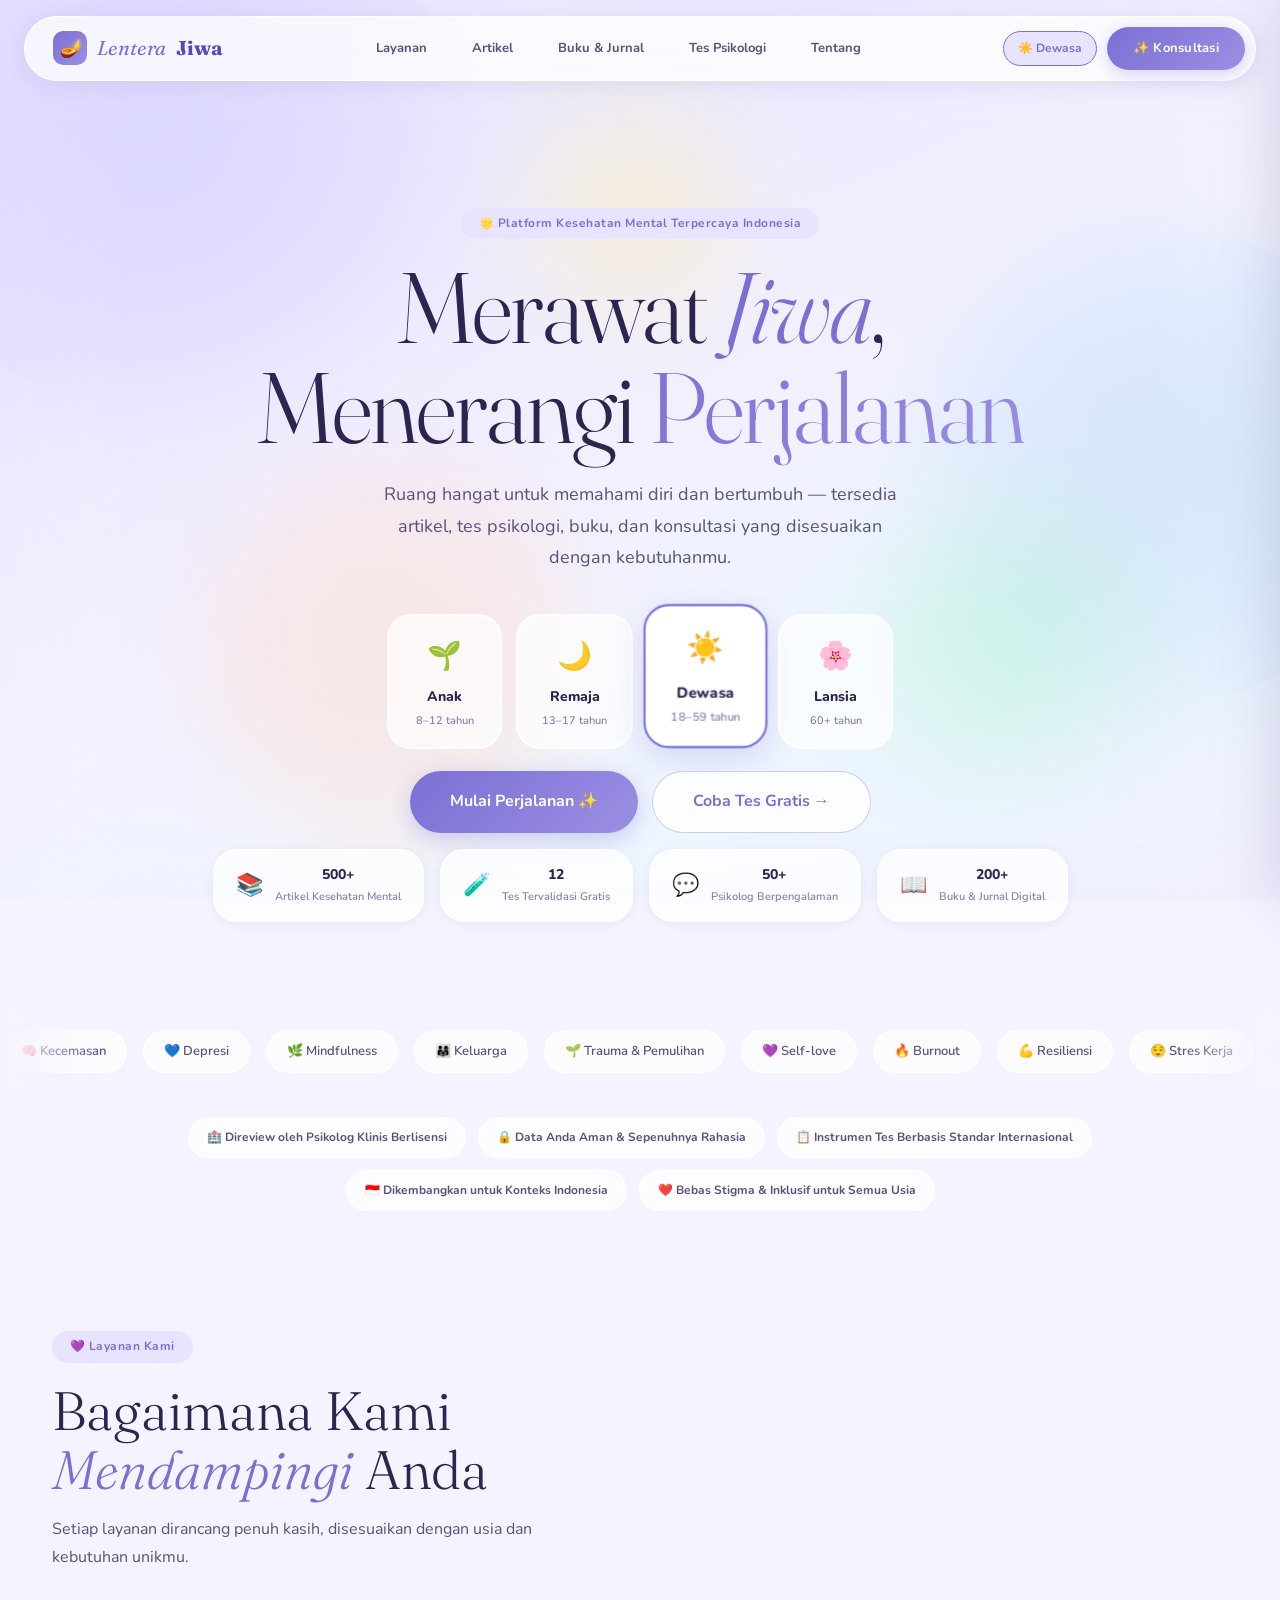
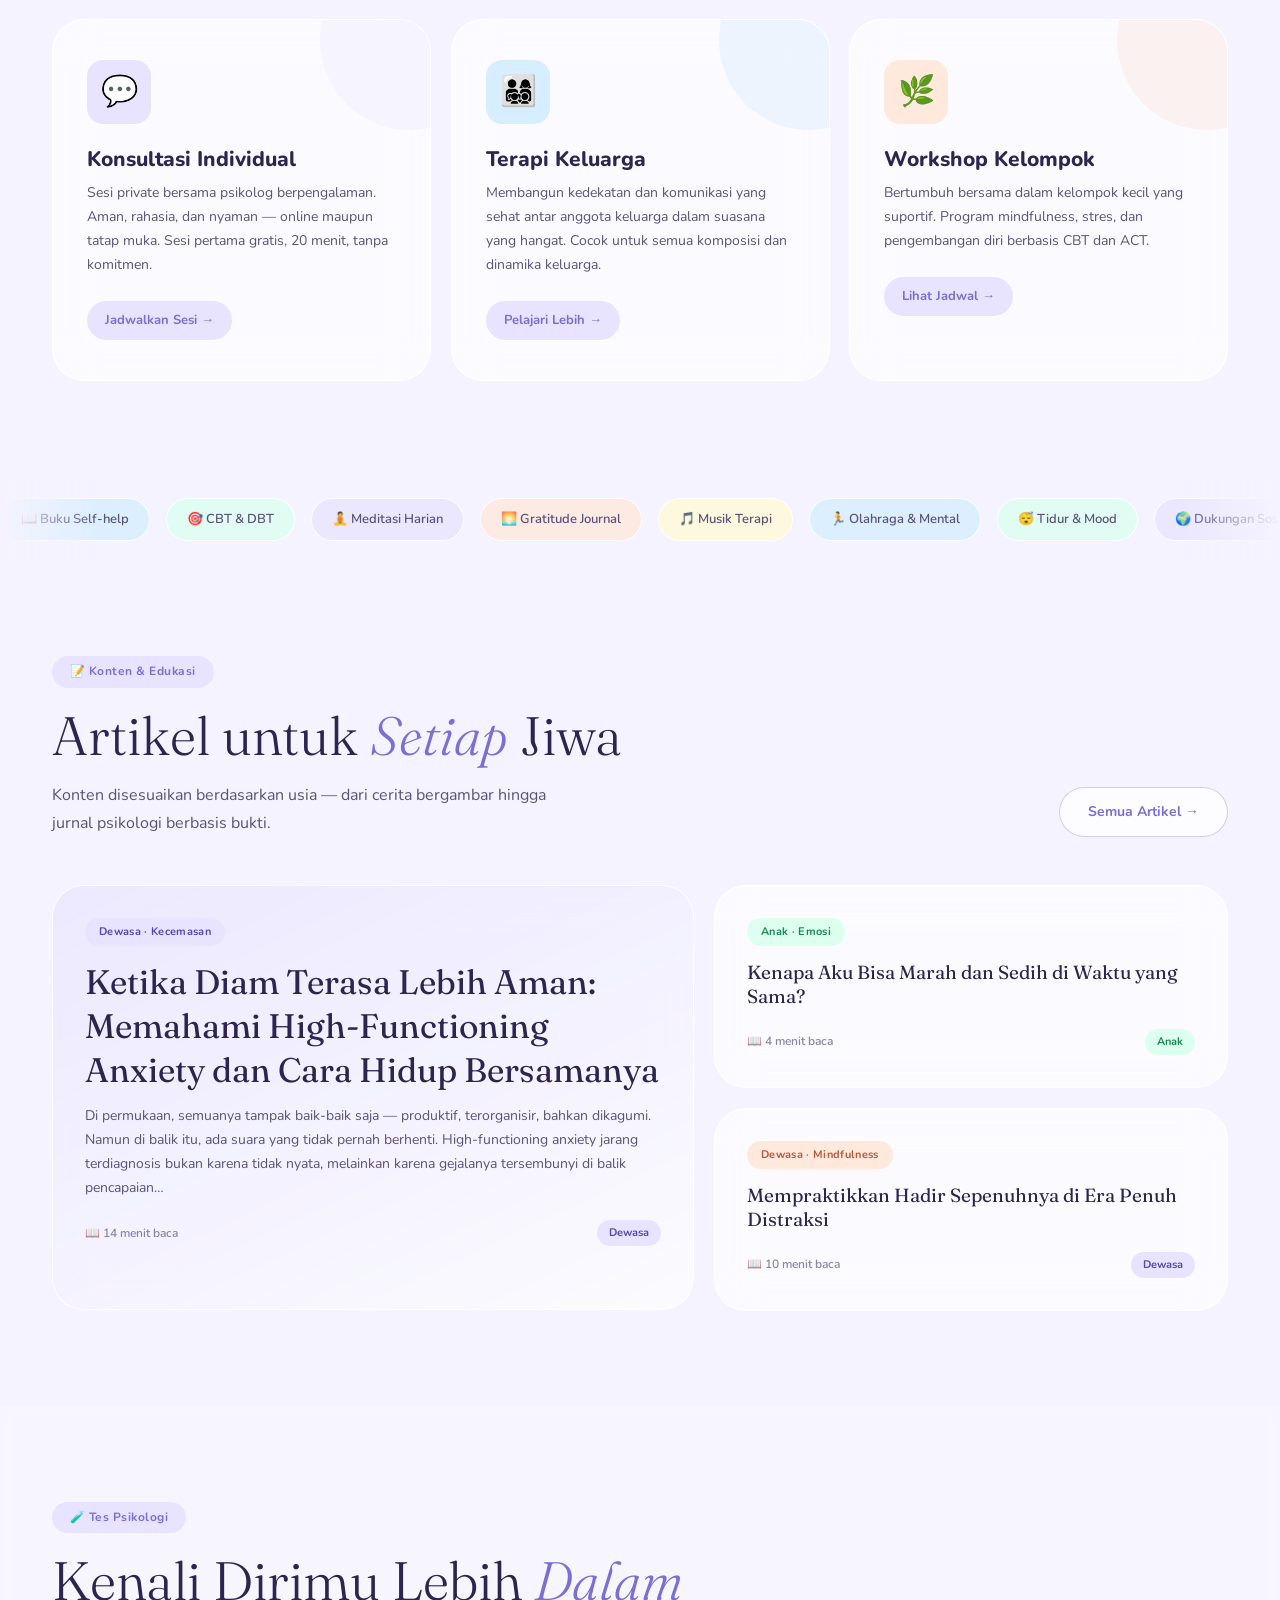
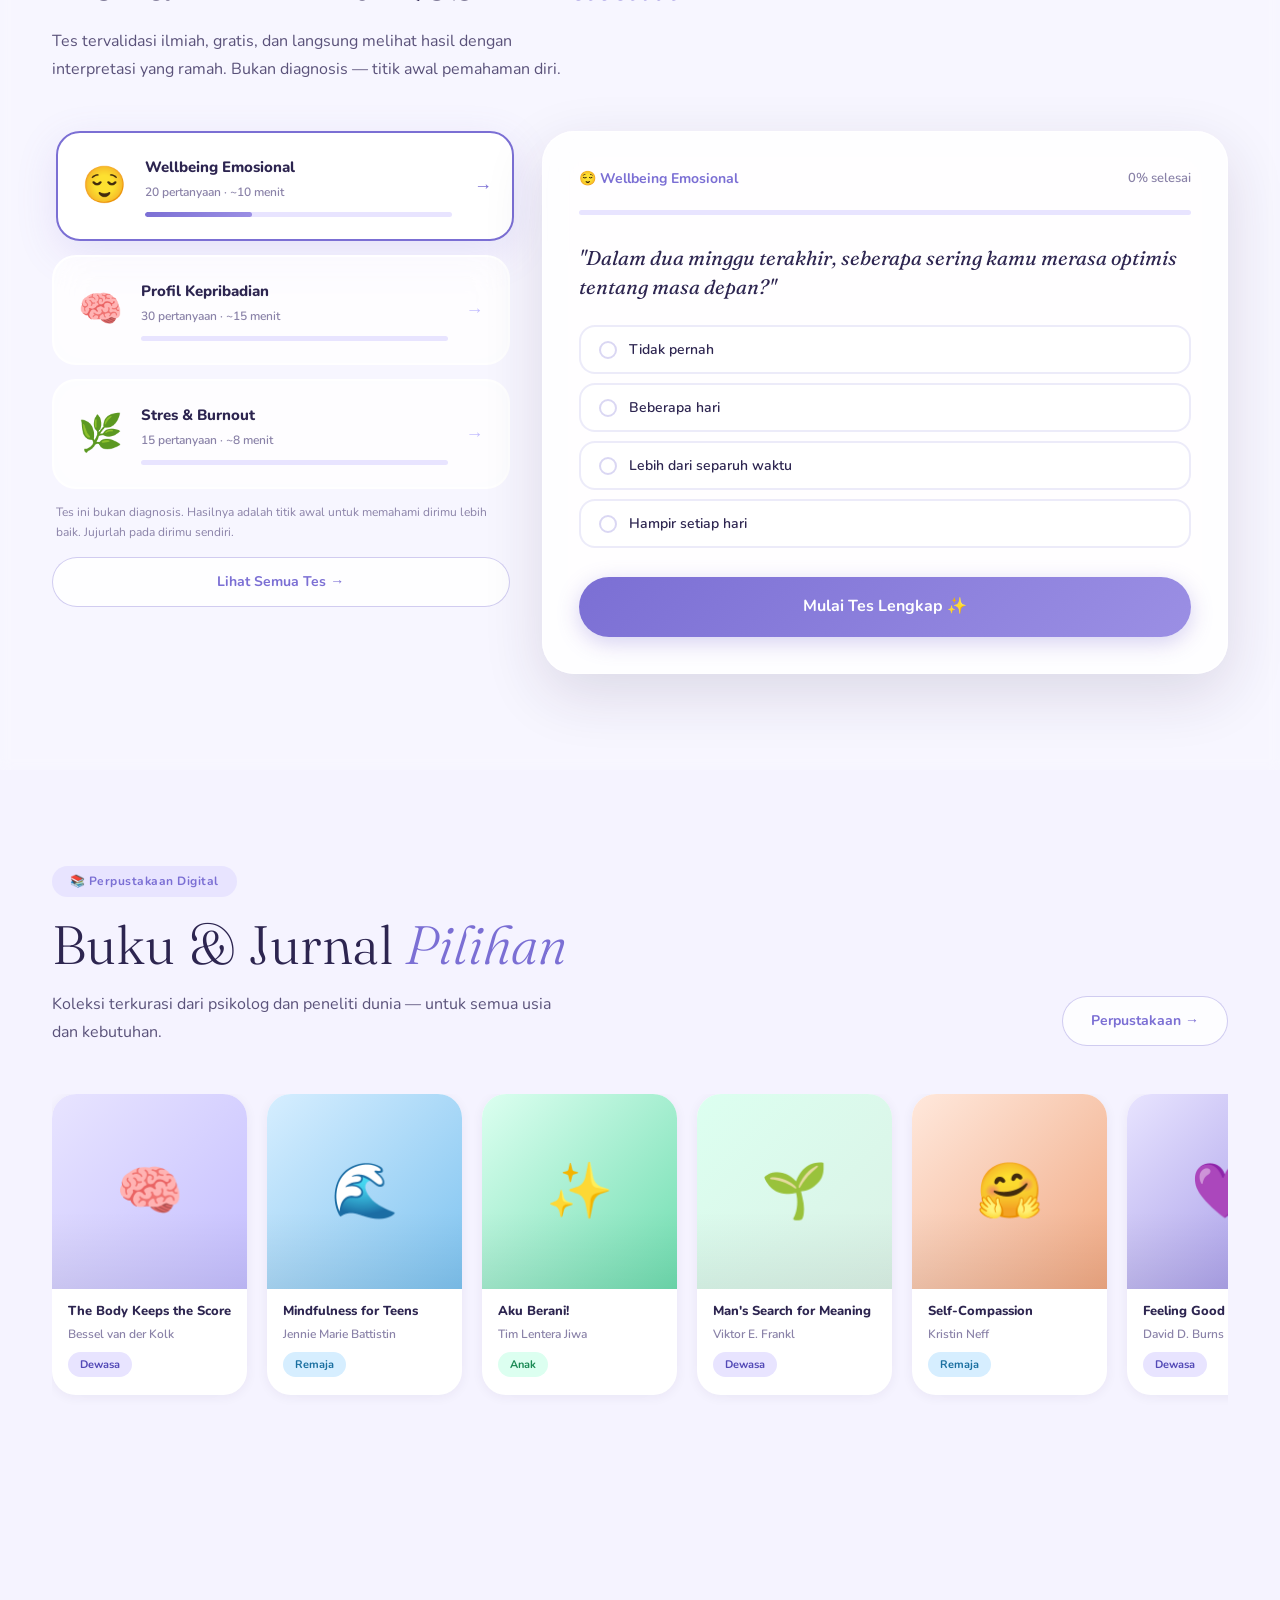
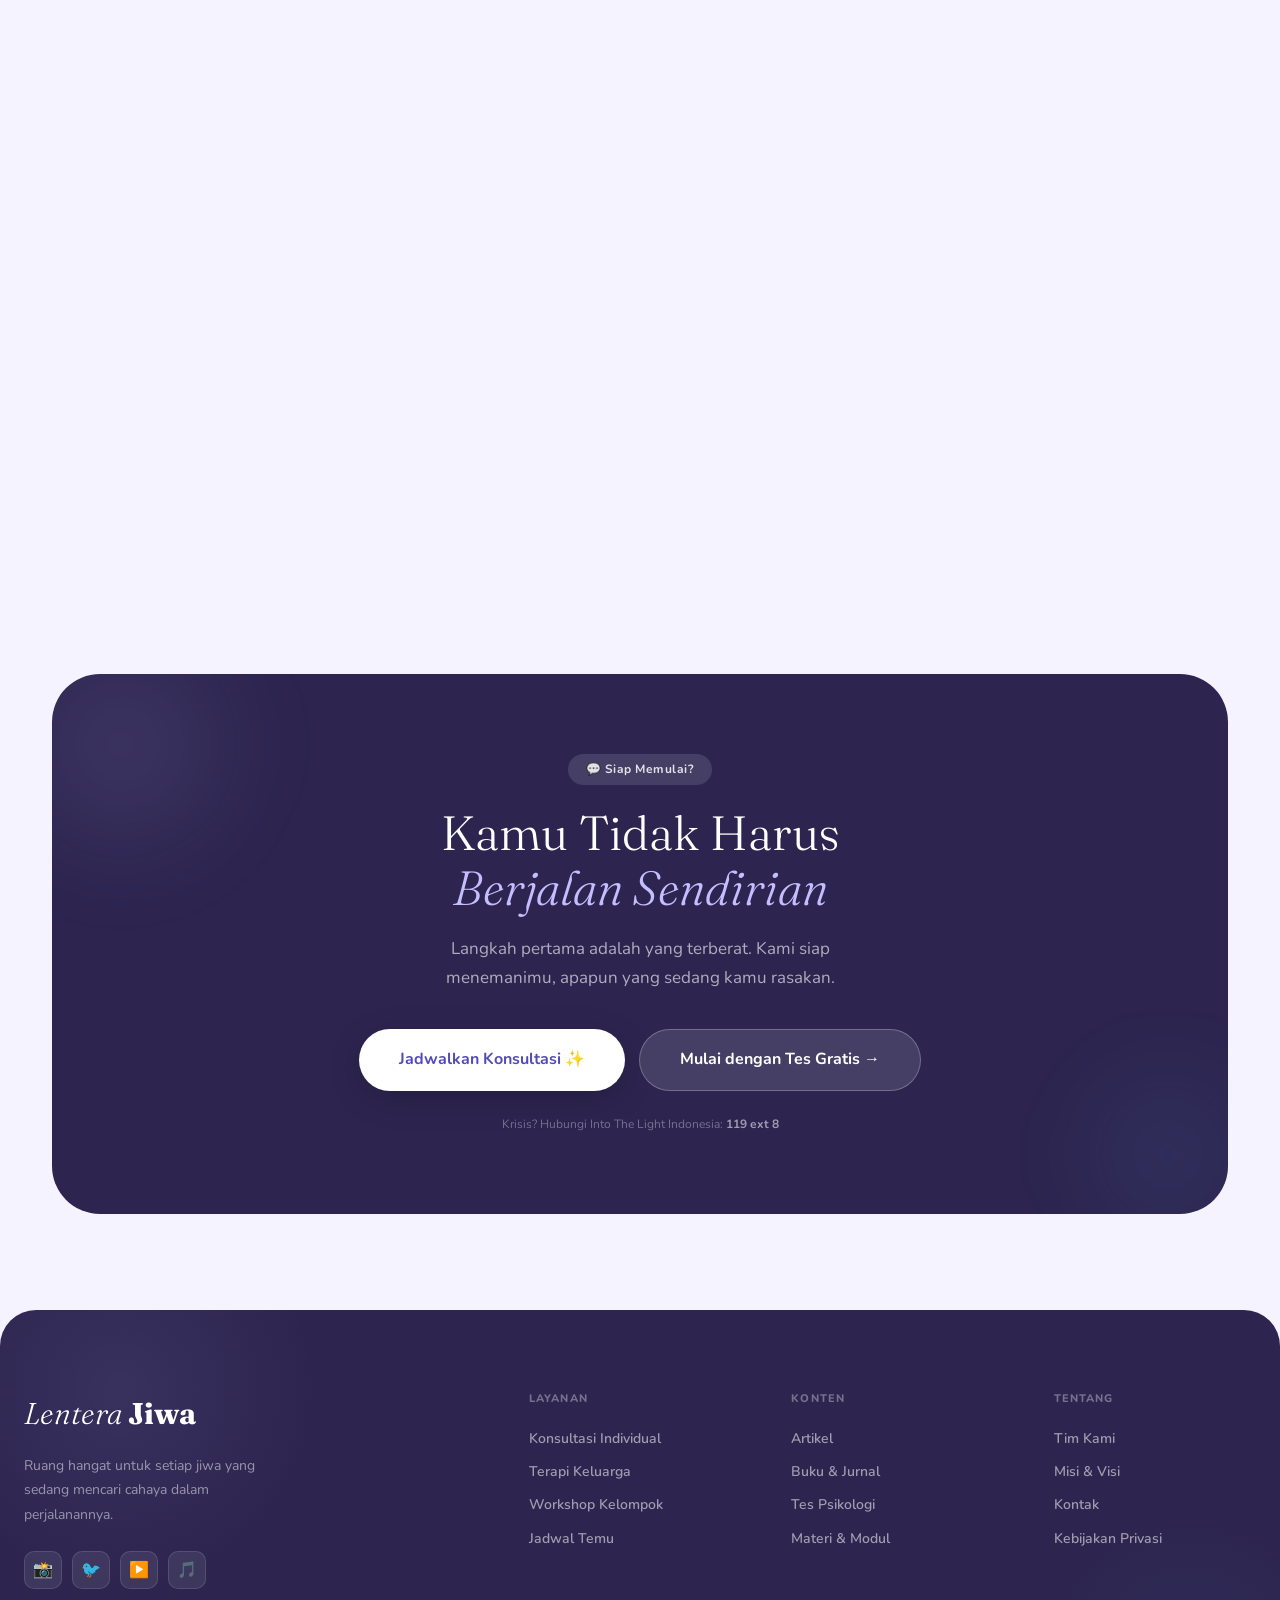
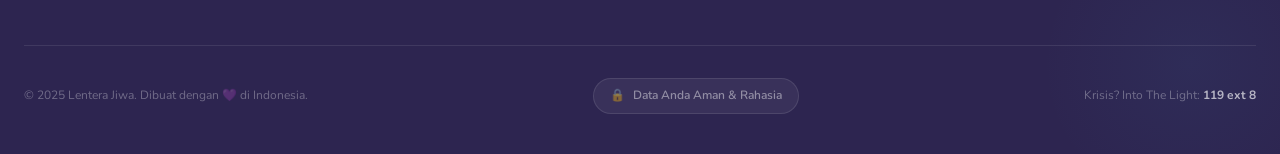
==== index.html @ f68c43ca "Fix: initDrawerUser pakai window load event" ====
<!DOCTYPE html>
<html lang="id" data-age="dewasa">
<head>
  <meta charset="UTF-8">
  <meta name="viewport" content="width=device-width, initial-scale=1.0">
  <title>Lentera Jiwa — Merawat Jiwa, Menerangi Perjalanan</title>
  <meta name="description" content="Platform kesehatan mental terpercaya Indonesia. Artikel berbasis bukti, tes psikologi tervalidasi, perpustakaan digital, dan konsultasi bersama psikolog berlisensi — untuk semua usia.">
  <meta name="keywords" content="kesehatan mental, psikologi, konsultasi psikolog, tes psikologi, burnout, kecemasan, depresi, mindfulness, Indonesia">
  <meta name="author" content="Lentera Jiwa">
  <meta name="robots" content="index, follow">
  <meta name="theme-color" content="#7B6FD4">
  <link rel="canonical" href="https://lenterajiwa.id/">

  <meta property="og:type"        content="website">
  <meta property="og:url"         content="https://lenterajiwa.id/">
  <meta property="og:title"       content="Lentera Jiwa — Merawat Jiwa, Menerangi Perjalanan">
  <meta property="og:description" content="Ruang hangat untuk memahami diri dan bertumbuh. Artikel, tes psikologi, buku, dan konsultasi yang disesuaikan dengan kebutuhanmu.">
  <meta property="og:image"       content="https://lenterajiwa.id/assets/og-image.jpg">
  <meta property="og:locale"      content="id_ID">
  <meta property="og:site_name"   content="Lentera Jiwa">

  <meta name="twitter:card"        content="summary_large_image">
  <meta name="twitter:site"        content="@lenterajiwa">
  <meta name="twitter:title"       content="Lentera Jiwa — Merawat Jiwa, Menerangi Perjalanan">
  <meta name="twitter:description" content="Ruang hangat untuk memahami diri dan bertumbuh.">
  <meta name="twitter:image"       content="https://lenterajiwa.id/assets/og-image.jpg">

  <meta name="apple-mobile-web-app-capable" content="yes">
  <meta name="apple-mobile-web-app-title"   content="Lentera Jiwa">

  <link rel="preconnect" href="https://fonts.googleapis.com">
  <link rel="preconnect" href="https://fonts.gstatic.com" crossorigin>
  <link href="https://fonts.googleapis.com/css2?family=Nunito:ital,wght@0,400;0,600;0,700;0,800;1,400&family=Fraunces:ital,wght@0,300;0,400;1,300;1,400&display=swap" rel="stylesheet">

  <!--
    ╔══════════════════════════════════════════════════════════╗
    ║  LENTERA JIWA — Sistem CSS Modular (SPA Architecture)    ║
    ║                                                          ║
    ║  CORE (selalu dimuat):                                   ║
    ║    css/base.css       — Reset, Variables, Layout, Nav,   ║
    ║                         Footer, Animations, Utilities    ║
    ║    css/components.css — Buttons, Cards, Forms, Badges    ║
    ║                                                          ║
    ║  PAGE-SPECIFIC (lazy-load via loadPageStyle di main.js): ║
    ║    css/pages/utama.css        — Halaman beranda          ║
    ║    css/pages/layanan.css      — Halaman layanan          ║
    ║    css/pages/artikel.css      — Halaman artikel          ║
    ║    css/pages/perpustakaan.css — Halaman perpustakaan     ║
    ║    css/pages/tes.css          — Halaman tes psikologi    ║
    ║    css/pages/tentang.css      — Halaman tentang kami     ║
    ╚══════════════════════════════════════════════════════════╝
  -->

  <!-- CORE CSS — selalu ada, dimuat sinkron -->
  <link rel="stylesheet" href="css/base.css">
  <link rel="stylesheet" href="css/components.css">

  <!-- CSS loading screen tambahan (jika ada) -->
  <link rel="stylesheet" href="css/style-loading-addition.css">

  <!--
    CSS halaman-spesifik TIDAK diletakkan di sini.
    Mereka di-lazy-load oleh loadPageStyle() di main.js
    saat pengguna berpindah ke halaman tersebut.

    Manfaat:
    - Halaman pertama hanya memuat CSS yang dibutuhkan
    - CSS ter-cache di <head> setelah pertama kali dimuat
    - Tidak ada FOUC karena CSS dimuat sebelum HTML diinjeksikan
  -->
<script src="https://js.puter.com/v2/"></script>
</head>
<body>

<!-- ══ LOADING SCREEN ══════════════════════════════════════ -->
<div id="spa-loading" role="status" aria-label="Memuat Lentera Jiwa" aria-live="polite">
  <div class="loading-logo" aria-hidden="true">🪔 Lentera Jiwa</div>
  <div class="loading-spinner" aria-hidden="true"></div>
  <p class="loading-hint">Menyiapkan ruang untukmu…</p>
</div>

<!-- ══ BACKGROUND ══════════════════════════════════════════ -->
<div class="bg-canvas" aria-hidden="true">
  <div class="bg-blob bg-blob-1"></div>
  <div class="bg-blob bg-blob-2"></div>
  <div class="bg-blob bg-blob-3"></div>
  <div class="bg-blob bg-blob-4"></div>
  <div class="bg-blob bg-blob-5"></div>
</div>
<div id="particles-canvas" aria-hidden="true"></div>

<!-- ══ NAVIGATION ══════════════════════════════════════════ -->
<header>
  <nav id="main-nav" class="nav" role="navigation" aria-label="Navigasi Utama">
    <div id="nav-inner" class="nav-inner">

      <a href="index.html" class="nav-logo" aria-label="Lentera Jiwa — Halaman Utama">
        <div class="nav-logo-icon" aria-hidden="true">🪔</div>
        Lentera <strong>Jiwa</strong>
      </a>

      <ul class="nav-links" role="list">
        <li><a href="layanan.html" class="nav-link" data-page="layanan.html"><span class="nav-link-dot" aria-hidden="true"></span>Layanan</a></li>
        <li><a href="artikel.html" class="nav-link" data-page="artikel.html"><span class="nav-link-dot" aria-hidden="true"></span>Artikel</a></li>
        <li><a href="perpustakaan.html" class="nav-link" data-page="perpustakaan.html"><span class="nav-link-dot" aria-hidden="true"></span>Buku &amp; Jurnal</a></li>
        <li><a href="tes.html" class="nav-link" data-page="tes.html"><span class="nav-link-dot" aria-hidden="true"></span>Tes Psikologi</a></li>
        <li><a href="tentang.html" class="nav-link" data-page="tentang.html"><span class="nav-link-dot" aria-hidden="true"></span>Tentang</a></li>
      </ul>

      <div class="nav-right" style="display:flex;align-items:center;gap:10px;">
        <div id="nav-age-label"
             class="age-indicator"
             style="margin-bottom:0;font-size:12px;padding:7px 14px;"
             aria-live="polite"
             aria-label="Mode konten aktif">
          ☀️ Dewasa
        </div>
        <a href="layanan.html" class="nav-cta btn-ripple" aria-label="Mulai konsultasi">
          ✨ Konsultasi
        </a>
        <button id="nav-burger"
                class="nav-burger"
                aria-label="Buka menu navigasi"
                aria-expanded="false"
                aria-controls="nav-drawer">
          <span class="nav-burger-bar"></span>
          <span class="nav-burger-bar"></span>
          <span class="nav-burger-bar"></span>
        </button>
      </div>

    </div>
  </nav>
</header>

<!-- ══ DRAWER OVERLAY ══════════════════════════════════════ -->
<div id="nav-drawer-overlay" class="nav-drawer-overlay" aria-hidden="true"></div>

<aside id="nav-drawer"
       class="nav-drawer"
       role="dialog"
       aria-modal="true"
       aria-label="Menu Navigasi Mobile"
       aria-hidden="true">

  <div class="nav-drawer-header">
    <a href="index.html" class="nav-logo" aria-label="Lentera Jiwa — Beranda">
      <div class="nav-logo-icon" aria-hidden="true">🪔</div>
      Lentera <strong>Jiwa</strong>
    </a>
    <button id="nav-drawer-close" class="nav-drawer-close" aria-label="Tutup menu">✕</button>
  </div>

  <nav class="nav-drawer-body" aria-label="Menu mobile">
    <a href="index.html"        class="nav-drawer-link"><span>🏠 Beranda</span>          <span class="arrow">→</span></a>
    <a href="layanan.html"      class="nav-drawer-link"><span>💬 Layanan</span>          <span class="arrow">→</span></a>
    <a href="artikel.html"      class="nav-drawer-link"><span>📝 Artikel</span>          <span class="arrow">→</span></a>
    <a href="perpustakaan.html" class="nav-drawer-link"><span>📚 Buku &amp; Jurnal</span><span class="arrow">→</span></a>
    <a href="tes.html"          class="nav-drawer-link"><span>🧪 Tes Psikologi</span>   <span class="arrow">→</span></a>
    <a href="tentang.html"      class="nav-drawer-link"><span>💜 Tentang Kami</span>    <span class="arrow">→</span></a>
  </nav>

  <div class="nav-drawer-footer">
    <div class="nav-drawer-age-section">
      <span class="nav-drawer-age-label">Konten untuk usia</span>
      <div class="nav-drawer-ages" role="group" aria-label="Pilih kelompok usia">
        <div class="nav-drawer-age" data-age-val="anak"   role="button" tabindex="0" aria-pressed="false"><span class="age-emoji">🌱</span><span class="age-text">Anak</span></div>
        <div class="nav-drawer-age" data-age-val="remaja" role="button" tabindex="0" aria-pressed="false"><span class="age-emoji">🌙</span><span class="age-text">Remaja</span></div>
        <div class="nav-drawer-age is-active" data-age-val="dewasa" role="button" tabindex="0" aria-pressed="true"><span class="age-emoji">☀️</span><span class="age-text">Dewasa</span></div>
        <div class="nav-drawer-age" data-age-val="lansia" role="button" tabindex="0" aria-pressed="false"><span class="age-emoji">🌸</span><span class="age-text">Lansia</span></div>
      </div>
    </div>
    <a href="layanan.html"
       class="btn btn-primary btn-md w-full"
       style="justify-content:center;margin-top:12px;">
      ✨ Mulai Konsultasi
    </a>

    <!-- User Profile -->
    <div id="drawer-user-section" style="display:none;margin-top:16px;border-top:1px solid rgba(255,255,255,0.1);padding-top:12px;">
      <div id="drawer-logout-popup" style="display:none;background:rgba(255,255,255,0.08);border-radius:10px;padding:8px;margin-bottom:8px;">
        <button onclick="LJ_AUTH.logout()" style="width:100%;background:#e74c3c;color:white;border:none;border-radius:8px;padding:10px;font-size:14px;cursor:pointer;font-weight:600;">
          🚪 Keluar
        </button>
      </div>
      <div id="drawer-username-btn" onclick="toggleLogout()" style="display:flex;align-items:center;gap:10px;cursor:pointer;padding:8px;border-radius:10px;background:rgba(255,255,255,0.06);width:100%;box-sizing:border-box;">
        <div id="drawer-avatar" style="width:36px;height:36px;border-radius:50%;background:linear-gradient(135deg,#00c896,#7c3aed);display:flex;align-items:center;justify-content:center;font-weight:700;color:white;font-size:14px;">U</div>
        <div>
          <div id="drawer-username" style="font-weight:600;font-size:14px;color:white;">Username</div>
          <div style="font-size:11px;color:rgba(255,255,255,0.5);">Mahasiswa</div>
        </div>
        <span id="drawer-arrow" style="margin-left:auto;color:rgba(255,255,255,0.4);font-size:12px;">▲</span>
      </div>
    </div>
  </div>

</aside>

<!-- ══ MAIN CONTENT (SPA target) ═══════════════════════════ -->
<main id="app-content"
      role="main"
      aria-label="Konten Utama"
      aria-live="polite"
      style="min-height:100vh;padding-top:88px;">
</main>

<!-- ══ FOOTER ══════════════════════════════════════════════ -->
<footer class="footer" role="contentinfo" aria-label="Footer Lentera Jiwa">
  <div class="footer-inner">
    <div class="footer-top">

      <div>
        <a href="index.html" class="footer-brand-logo" aria-label="Lentera Jiwa — Kembali ke Beranda">
          Lentera <strong style="font-style:normal;font-weight:700;">Jiwa</strong>
        </a>
        <p class="footer-brand-desc">
          Ruang hangat untuk setiap jiwa yang sedang mencari cahaya dalam perjalanannya.
        </p>
        <div class="footer-social" aria-label="Media sosial Lentera Jiwa">
          <button class="footer-social-btn" aria-label="Instagram Lentera Jiwa">📸</button>
          <button class="footer-social-btn" aria-label="Twitter / X Lentera Jiwa">🐦</button>
          <button class="footer-social-btn" aria-label="YouTube Lentera Jiwa">▶️</button>
          <button class="footer-social-btn" aria-label="TikTok Lentera Jiwa">🎵</button>
        </div>
      </div>

      <nav aria-label="Tautan Layanan">
        <span class="footer-col-title">Layanan</span>
        <ul role="list">
          <li><a href="layanan.html" class="footer-link-item">Konsultasi Individual</a></li>
          <li><a href="layanan.html" class="footer-link-item">Terapi Keluarga</a></li>
          <li><a href="layanan.html" class="footer-link-item">Workshop Kelompok</a></li>
          <li><a href="layanan.html" class="footer-link-item">Jadwal Temu</a></li>
        </ul>
      </nav>

      <nav aria-label="Tautan Konten">
        <span class="footer-col-title">Konten</span>
        <ul role="list">
          <li><a href="artikel.html"      class="footer-link-item">Artikel</a></li>
          <li><a href="perpustakaan.html" class="footer-link-item">Buku &amp; Jurnal</a></li>
          <li><a href="tes.html"          class="footer-link-item">Tes Psikologi</a></li>
          <li><a href="perpustakaan.html" class="footer-link-item">Materi &amp; Modul</a></li>
        </ul>
      </nav>

      <nav aria-label="Tautan Tentang">
        <span class="footer-col-title">Tentang</span>
        <ul role="list">
          <li><a href="tentang.html" class="footer-link-item">Tim Kami</a></li>
          <li><a href="tentang.html" class="footer-link-item">Misi &amp; Visi</a></li>
          <li><a href="tentang.html" class="footer-link-item">Kontak</a></li>
          <li><a href="tentang.html" class="footer-link-item">Kebijakan Privasi</a></li>
        </ul>
      </nav>

    </div>

    <div class="footer-bottom">
      <span>© 2025 Lentera Jiwa. Dibuat dengan 💜 di Indonesia.</span>
      <div class="footer-bottom-badge">
        <span aria-hidden="true">🔒</span>
        <span>Data Anda Aman &amp; Rahasia</span>
      </div>
      <span>Krisis? Into The Light: <strong style="color:rgba(255,255,255,0.65);">119 ext 8</strong></span>
    </div>

  </div>
</footer>

<!-- ══ SCRIPTS ══════════════════════════════════════════════
  Urutan loading SANGAT penting:
  1. scroll.js  — ScrollReveal harus ada sebelum main.js memanggil observeAll()
  2. marquee.js — MarqueeManager harus ada sebelum main.js memanggil init()
  3. tes.js     — TesManager harus ada sebelum main.js memanggil init()
  4. main.js    — Core SPA logic, loadPageStyle, navigasi
  Script halaman-spesifik (layanan.js, artikel.js, dll.) di-load
  secara dinamis oleh loadPageScript() di main.js.
══════════════════════════════════════════════════════════ -->
<script src="js/scroll.js"  defer></script>
<script src="js/marquee.js" defer></script>
<script src="js/tes.js"     defer></script>
<script src="js/auth.js"    defer></script>
<script src="js/main.js"    defer></script>

<script>
// ── User drawer ──
function initDrawerUser() {
  const session = LJ_AUTH.getSession();
  console.log('SESSION:', JSON.stringify(session));
  const section = document.getElementById('drawer-user-section');
  if (!section) return;
  if (session) {
    section.style.display = 'block';
    const nama = session.nama || session.user?.nama || session.username || session.user?.username || 'User';
    document.getElementById('drawer-username').textContent = nama;
    document.getElementById('drawer-avatar').textContent = nama.charAt(0).toUpperCase();
  } else {
    section.style.display = 'none';
  }
}

function toggleLogout() {
  const popup = document.getElementById('drawer-logout-popup');
  const arrow = document.getElementById('drawer-arrow');
  if (popup.style.display === 'none') {
    popup.style.display = 'block';
    arrow.textContent = '▼';
  } else {
    popup.style.display = 'none';
    arrow.textContent = '▲';
  }
}

document.addEventListener('DOMContentLoaded', function() {
  setTimeout(initDrawerUser, 800);
});
window.addEventListener('load', function() {
  initDrawerUser();
});
</script>
</body>
</html>
---- css/base.css ----
/* ============================================================
   LENTERA JIWA — css/base.css (PERF v3.0 FIXED)
   Core Foundation: Reset · Variables · Age Themes · Typography
   · Utilities · Background · Layout · Navigation · Footer
   · Badges · Breadcrumb · Toast · Ticker · Stats Strip
   · Keyframes · Scroll Reveal · Micro-interactions
   · Progress Bar · Hero Animations · Age Theme Transitions
   · Reduced Motion · Responsive

   PERBAIKAN v3.0:
   - filter:blur pada blob DIPINDAH ke wrapper pseudo-element (bukan di blob)
   - Semua progress bar pakai transform:scaleX (bukan width)
   - will-change TIDAK permanent — diset JS saat dibutuhkan saja
   - Duplikasi komponen antara file dihapus
   - stat-pill will-change dihapus dari CSS (dihandle JS)
   ============================================================ */


/* ============================================================
   01. RESET
   ============================================================ */
*, *::before, *::after {
  margin: 0;
  padding: 0;
  box-sizing: border-box;
}

html {
  scroll-behavior: smooth;
  -webkit-text-size-adjust: 100%;
  font-size: 16px;
}

body {
  font-family: 'Nunito', sans-serif;
  background: var(--bg-page);
  color: var(--text-primary);
  overflow-x: hidden;
  line-height: 1.6;
  -webkit-font-smoothing: antialiased;
  -moz-osx-font-smoothing: grayscale;
}

img, svg, video {
  display: block;
  max-width: 100%;
}

button, input, select, textarea {
  font-family: inherit;
  font-size: inherit;
}

button  { cursor: pointer; border: none; background: none; }
a       { text-decoration: none; color: inherit; }
ul, ol  { list-style: none; }


/* ============================================================
   02. CSS CUSTOM PROPERTIES
   ============================================================ */
:root {
  --lav-50:    #F0EEFF;
  --lav-100:   #E8E4FF;
  --lav-200:   #C4BEFF;
  --lav-400:   #9B8FE4;
  --lav-600:   #7B6FD4;
  --lav-700:   #6A5DC4;
  --lav-800:   #534AB7;
  --lav-900:   #2D2550;

  --sky-50:    #EDF6FF;
  --sky-100:   #D6EEFF;
  --sky-400:   #7EC3F0;
  --sky-600:   #4A9FD4;
  --sky-800:   #1A6FA0;

  --peach-50:  #FFF4EF;
  --peach-100: #FFE8DC;
  --peach-400: #F0A882;
  --peach-600: #E88B6A;
  --peach-800: #B85A3A;

  --mint-50:   #EDFFF6;
  --mint-100:  #DCFFF0;
  --mint-400:  #6FDDB0;
  --mint-600:  #3DB87A;
  --mint-800:  #1A8A54;

  --sun-50:    #FFFCEE;
  --sun-100:   #FFF9D6;
  --sun-400:   #F0D070;
  --sun-600:   #D4A92A;
  --sun-800:   #9A7310;

  --color-primary:       var(--lav-600);
  --color-primary-dark:  var(--lav-700);
  --color-primary-light: var(--lav-100);

  --bg-page:    #F5F3FF;
  --bg-surface: rgba(255, 255, 255, 0.65);
  --bg-solid:   #FFFFFF;
  --bg-dark:    var(--lav-900);

  --text-primary:   #2D2550;
  --text-secondary: #5A527A;
  --text-muted:     #8A82A8;
  --text-inverse:   #FFFFFF;

  --border-light:  rgba(255, 255, 255, 0.85);
  --border-mid:    rgba(123, 111, 212, 0.15);
  --border-strong: rgba(123, 111, 212, 0.35);

  --shadow-sm:     0 2px 12px rgba(45, 37, 80, 0.06);
  --shadow-md:     0 8px 32px rgba(45, 37, 80, 0.10);
  --shadow-lg:     0 20px 60px rgba(45, 37, 80, 0.14);
  --shadow-xl:     0 32px 80px rgba(45, 37, 80, 0.18);
  --shadow-lav:    0 8px 32px rgba(123, 111, 212, 0.28);
  --shadow-lav-lg: 0 16px 48px rgba(123, 111, 212, 0.38);

  --radius-xs:   6px;
  --radius-sm:   10px;
  --radius-md:   16px;
  --radius-lg:   24px;
  --radius-xl:   32px;
  --radius-2xl:  48px;
  --radius-full: 9999px;

  --ease-spring: cubic-bezier(0.34, 1.56, 0.64, 1);
  --ease-smooth: cubic-bezier(0.16, 1, 0.3, 1);
  --ease-out:    cubic-bezier(0.25, 0.46, 0.45, 0.94);

  --t-fast: 0.18s;
  --t-mid:  0.30s;
  --t-slow: 0.50s;

  --sp-1:    4px;
  --sp-2:    8px;
  --sp-3:   12px;
  --sp-4:   16px;
  --sp-5:   24px;
  --sp-6:   32px;
  --sp-7:   48px;
  --sp-8:   64px;
  --sp-9:   96px;
  --sp-10: 128px;

  --z-base:    0;
  --z-card:    10;
  --z-overlay: 50;
  --z-drawer:  80;
  --z-nav:     100;
  --z-modal:   200;
  --z-toast:   300;

  --age-primary:  var(--lav-600);
  --age-light:    var(--lav-100);
  --age-mid:      var(--lav-200);
  --age-dark:     var(--lav-800);
  --age-gradient: linear-gradient(135deg, var(--lav-600), var(--lav-400));
}


/* ============================================================
   03. AGE THEME OVERRIDES
   ============================================================ */
[data-age="anak"] {
  --age-primary:  var(--mint-600);
  --age-light:    var(--mint-100);
  --age-mid:      var(--mint-400);
  --age-dark:     var(--mint-800);
  --age-gradient: linear-gradient(135deg, var(--mint-600), var(--mint-400));
}

[data-age="remaja"] {
  --age-primary:  var(--sky-600);
  --age-light:    var(--sky-100);
  --age-mid:      var(--sky-400);
  --age-dark:     var(--sky-800);
  --age-gradient: linear-gradient(135deg, var(--sky-600), var(--sky-400));
}

[data-age="dewasa"] {
  --age-primary:  var(--lav-600);
  --age-light:    var(--lav-100);
  --age-mid:      var(--lav-200);
  --age-dark:     var(--lav-800);
  --age-gradient: linear-gradient(135deg, var(--lav-600), var(--lav-400));
}

[data-age="lansia"] {
  --age-primary:  var(--peach-600);
  --age-light:    var(--peach-100);
  --age-mid:      var(--peach-400);
  --age-dark:     var(--peach-800);
  --age-gradient: linear-gradient(135deg, var(--peach-600), var(--peach-400));
}


/* ============================================================
   04. TYPOGRAPHY
   ============================================================ */
.font-display { font-family: 'Fraunces', serif; }

h1, h2, h3, h4, h5, h6 {
  line-height: 1.1;
  color: var(--text-primary);
}

.text-display-xl {
  font-family: 'Fraunces', serif;
  font-size: clamp(52px, 8vw, 100px);
  font-weight: 300;
  line-height: 1.0;
  letter-spacing: -0.02em;
}

.text-display-lg {
  font-family: 'Fraunces', serif;
  font-size: clamp(40px, 6vw, 72px);
  font-weight: 300;
  line-height: 1.05;
  letter-spacing: -0.02em;
}

.text-display-md {
  font-family: 'Fraunces', serif;
  font-size: clamp(28px, 4vw, 48px);
  font-weight: 300;
  line-height: 1.15;
}

.text-display-sm {
  font-family: 'Fraunces', serif;
  font-size: clamp(22px, 3vw, 32px);
  font-weight: 400;
  line-height: 1.25;
}

.text-title-xl { font-size: 24px; font-weight: 700; line-height: 1.2; }
.text-title-lg { font-size: 20px; font-weight: 700; line-height: 1.3; }
.text-title-md { font-size: 17px; font-weight: 700; line-height: 1.4; }
.text-title-sm { font-size: 15px; font-weight: 700; line-height: 1.4; }

.text-body-lg { font-size: 18px; font-weight: 400; line-height: 1.7; }
.text-body-md { font-size: 16px; font-weight: 400; line-height: 1.7; }
.text-body-sm { font-size: 14px; font-weight: 400; line-height: 1.65; }
.text-body-xs { font-size: 12px; font-weight: 400; line-height: 1.6; }

.text-label-lg { font-size: 13px; font-weight: 700; letter-spacing: 0.05em; }
.text-label-md { font-size: 12px; font-weight: 700; letter-spacing: 0.06em; }
.text-label-sm { font-size: 11px; font-weight: 700; letter-spacing: 0.08em; text-transform: uppercase; }

.text-primary   { color: var(--text-primary); }
.text-secondary { color: var(--text-secondary); }
.text-muted     { color: var(--text-muted); }
.text-inverse   { color: var(--text-inverse); }
.text-brand     { color: var(--color-primary); }
.text-age       { color: var(--age-primary); }

.text-italic  { font-style: italic; }
.text-left    { text-align: left; }
.text-center  { text-align: center; }
.text-right   { text-align: right; }

.text-gradient {
  background: var(--age-gradient);
  -webkit-background-clip: text;
  -webkit-text-fill-color: transparent;
  background-clip: text;
}


/* ============================================================
   05. UTILITY CLASSES
   ============================================================ */
.d-flex   { display: flex; }
.d-grid   { display: grid; }
.d-block  { display: block; }
.d-none   { display: none; }
.d-inline { display: inline; }

.flex-center  { display: flex; align-items: center; justify-content: center; }
.flex-between { display: flex; align-items: center; justify-content: space-between; }
.flex-col     { flex-direction: column; }
.flex-wrap    { flex-wrap: wrap; }
.flex-1       { flex: 1; }

.gap-1 { gap: var(--sp-1); }
.gap-2 { gap: var(--sp-2); }
.gap-3 { gap: var(--sp-3); }
.gap-4 { gap: var(--sp-4); }
.gap-5 { gap: var(--sp-5); }
.gap-6 { gap: var(--sp-6); }

.pos-relative { position: relative; }
.pos-absolute { position: absolute; }
.pos-fixed    { position: fixed; }
.pos-sticky   { position: sticky; }

.overflow-hidden { overflow: hidden; }
.overflow-x-auto { overflow-x: auto; }

.radius-sm   { border-radius: var(--radius-sm); }
.radius-md   { border-radius: var(--radius-md); }
.radius-lg   { border-radius: var(--radius-lg); }
.radius-xl   { border-radius: var(--radius-xl); }
.radius-full { border-radius: var(--radius-full); }

.w-full   { width: 100%; }
.h-full   { height: 100%; }
.w-screen { width: 100vw; }
.h-screen { height: 100vh; }

.sr-only {
  position: absolute;
  width: 1px; height: 1px;
  padding: 0; margin: -1px;
  overflow: hidden;
  clip: rect(0, 0, 0, 0);
  white-space: nowrap;
  border: 0;
}

.glass {
  background: var(--bg-surface);
  backdrop-filter: blur(20px);
  -webkit-backdrop-filter: blur(20px);
  border: 1px solid var(--border-light);
}

.section-tag {
  display: inline-flex;
  align-items: center;
  gap: 8px;
  background: var(--age-light);
  color: var(--age-primary);
  border-radius: var(--radius-full);
  padding: 6px 18px;
  font-size: 12px;
  font-weight: 700;
  letter-spacing: 0.04em;
  margin-bottom: 18px;
  transition:
    background var(--t-mid) var(--ease-out),
    color var(--t-mid) var(--ease-out);
}

.age-pill {
  display: inline-block;
  padding: 4px 12px;
  border-radius: var(--radius-full);
  font-size: 11px;
  font-weight: 700;
}
.age-pill.anak   { background: var(--mint-100);  color: var(--mint-800); }
.age-pill.remaja { background: var(--sky-100);   color: var(--sky-800); }
.age-pill.dewasa { background: var(--lav-100);   color: var(--lav-800); }
.age-pill.lansia { background: var(--peach-100); color: var(--peach-800); }
.age-pill.umum   { background: var(--sun-100);   color: var(--sun-800); }

.badge {
  display: inline-flex;
  align-items: center;
  gap: 5px;
  padding: 4px 12px;
  border-radius: var(--radius-full);
  font-size: 11px;
  font-weight: 700;
  letter-spacing: 0.03em;
}
.badge-lav   { background: var(--lav-100);   color: var(--lav-800); }
.badge-sky   { background: var(--sky-100);   color: var(--sky-800); }
.badge-peach { background: var(--peach-100); color: var(--peach-800); }
.badge-mint  { background: var(--mint-100);  color: var(--mint-800); }
.badge-sun   { background: var(--sun-100);   color: var(--sun-800); }

.divider {
  width: 100%;
  height: 1px;
  background: var(--border-mid);
}

:focus-visible {
  outline: 2px solid var(--color-primary);
  outline-offset: 3px;
  border-radius: 4px;
}

::-webkit-scrollbar        { width: 6px; height: 6px; }
::-webkit-scrollbar-track  { background: transparent; }
::-webkit-scrollbar-thumb  { background: var(--lav-200); border-radius: 3px; }
::-webkit-scrollbar-thumb:hover { background: var(--lav-400); }

::selection {
  background: var(--lav-200);
  color: var(--lav-900);
}


/* ============================================================
   06. BACKGROUND CANVAS & BLOBS
   PERBAIKAN: filter:blur DIPINDAH ke .bg-canvas::before pseudo-element
   sebagai overlay blur layer, bukan di elemen blob yang beranimasi.
   Blob sendiri TIDAK punya filter — hanya warna background.
   Ini eliminasi GPU overdraw terbesar.
   ============================================================ */
.bg-canvas {
  position: fixed;
  inset: 0;
  z-index: -2;
  background: linear-gradient(155deg,
    #F0EEFF 0%,
    #EAE8FF 25%,
    #F3F0FF 50%,
    #EDF6FF 75%,
    #F0EEFF 100%);
  contain: strict;
  /* Blur overlay via pseudo-element — tidak bergerak, hanya sekali render */
  overflow: hidden;
}

/* Pseudo-element memberikan efek blur statis di atas semua blob
   tanpa ikut dalam animasi — GPU hanya render sekali */
.bg-canvas::after {
  content: '';
  position: absolute;
  inset: -60px;
  backdrop-filter: blur(50px);
  -webkit-backdrop-filter: blur(50px);
  pointer-events: none;
  z-index: 1;
}

.bg-blob {
  position: absolute;
  border-radius: 50%;
  /* TIDAK ADA filter:blur di sini — blur ditangani oleh .bg-canvas::after */
  opacity: 0.55;
  transform: translateZ(0);
  contain: layout style;
  animation: blobDrift var(--blob-dur, 14s) ease-in-out infinite alternate;
}

/* Blob hanya berisi warna — blur sudah di canvas::after */
.bg-blob-1 {
  width: 600px; height: 600px;
  background: radial-gradient(circle, rgba(196,190,255,0.85), rgba(232,228,255,0.4));
  top: -200px; left: -160px;
  --blob-dur: 16s;
}
.bg-blob-2 {
  width: 480px; height: 480px;
  background: radial-gradient(circle, rgba(181,212,244,0.85), rgba(214,238,255,0.4));
  top: 25%; right: -120px;
  --blob-dur: 20s;
  animation-delay: -6s;
}
.bg-blob-3 {
  width: 400px; height: 400px;
  background: radial-gradient(circle, rgba(255,214,192,0.85), rgba(255,232,220,0.4));
  bottom: 5%; left: 15%;
  --blob-dur: 18s;
  animation-delay: -10s;
}
.bg-blob-4 {
  width: 300px; height: 300px;
  background: radial-gradient(circle, rgba(168,240,204,0.85), rgba(220,255,240,0.4));
  top: 55%; right: 10%;
  --blob-dur: 22s;
  animation-delay: -4s;
}
.bg-blob-5 {
  width: 240px; height: 240px;
  background: radial-gradient(circle, rgba(255,240,168,0.85), rgba(255,249,214,0.4));
  top: 10%; left: 40%;
  --blob-dur: 24s;
  animation-delay: -13s;
}

[data-age="anak"] .bg-blob-1    { background: radial-gradient(circle, rgba(168,240,204,0.85), rgba(220,255,240,0.4)); }
[data-age="anak"] .bg-blob-2    { background: radial-gradient(circle, rgba(255,243,160,0.85), rgba(255,249,214,0.4)); }
[data-age="remaja"] .bg-blob-1  { background: radial-gradient(circle, rgba(181,212,244,0.85), rgba(214,238,255,0.4)); }
[data-age="remaja"] .bg-blob-3  { background: radial-gradient(circle, rgba(196,190,255,0.85), rgba(232,228,255,0.4)); }
[data-age="lansia"] .bg-blob-1  { background: radial-gradient(circle, rgba(255,214,192,0.85), rgba(255,232,220,0.4)); }
[data-age="lansia"] .bg-blob-2  { background: radial-gradient(circle, rgba(255,243,160,0.85), rgba(255,249,214,0.4)); }


/* ============================================================
   07. LAYOUT
   ============================================================ */
.container {
  width: 100%;
  max-width: 1240px;
  margin-inline: auto;
  padding-inline: 32px;
}

.container-sm {
  width: 100%;
  max-width: 760px;
  margin-inline: auto;
  padding-inline: 32px;
}

.container-lg {
  width: 100%;
  max-width: 1440px;
  margin-inline: auto;
  padding-inline: 40px;
}

.section    { padding-block: var(--sp-9); position: relative; }
.section-sm { padding-block: var(--sp-7); }
.section-lg { padding-block: 120px; }

.section-header { margin-bottom: var(--sp-7); }
.section-header .section-tag { display: inline-flex; }

.section-title {
  font-family: 'Fraunces', serif;
  font-size: clamp(32px, 5vw, 54px);
  font-weight: 300;
  line-height: 1.1;
  color: var(--text-primary);
  margin-bottom: 16px;
}

.section-title em {
  font-style: italic;
  color: var(--age-primary);
  transition: color var(--t-mid) var(--ease-out);
}

.section-intro {
  font-size: 16px;
  color: var(--text-secondary);
  line-height: 1.75;
  max-width: 520px;
}

.grid                { display: grid; gap: 20px; }
.grid-2              { grid-template-columns: repeat(2, 1fr); }
.grid-3              { grid-template-columns: repeat(3, 1fr); }
.grid-4              { grid-template-columns: repeat(4, 1fr); }
.grid-2-1            { grid-template-columns: 2fr 1fr; }
.grid-1-2            { grid-template-columns: 1fr 2fr; }
.grid-3-2            { grid-template-columns: 3fr 2fr; }
.grid-2-3            { grid-template-columns: 2fr 3fr; }
.grid-auto-fill-sm   { grid-template-columns: repeat(auto-fill, minmax(240px, 1fr)); }
.grid-auto-fill-md   { grid-template-columns: repeat(auto-fill, minmax(300px, 1fr)); }

.page-wrapper {
  display: flex;
  flex-direction: column;
  min-height: 100vh;
}

.main-content {
  flex: 1;
  padding-top: 88px;
}

.section-divider {
  height: 1px;
  background: linear-gradient(to right,
    transparent,
    var(--border-mid) 20%,
    var(--border-mid) 80%,
    transparent
  );
  margin-inline: 32px;
}

.page-transition {
  position: fixed;
  inset: 0;
  z-index: 9999;
  background: var(--lav-900);
  transform: scaleY(0);
  transform-origin: bottom;
  pointer-events: none;
}


/* ============================================================
   08. HERO SECTIONS
   ============================================================ */
.hero {
  display: flex;
  align-items: center;
  justify-content: center;
  flex-direction: column;
  text-align: center;
  padding-top: 120px;
  padding-bottom: 72px;
  padding-inline: 24px;
  position: relative;
}

.hero-inner {
  max-width: 900px;
  width: 100%;
  display: flex;
  flex-direction: column;
  align-items: center;
}

.hero-tagline-anak,
.hero-tagline-remaja,
.hero-tagline-lansia { display: none; }
.hero-tagline-dewasa { display: block; }

[data-age="anak"] .hero-tagline-dewasa,
[data-age="anak"] .hero-tagline-remaja,
[data-age="anak"] .hero-tagline-lansia { display: none; }
[data-age="anak"] .hero-tagline-anak   { display: block; }

[data-age="remaja"] .hero-tagline-dewasa,
[data-age="remaja"] .hero-tagline-anak,
[data-age="remaja"] .hero-tagline-lansia { display: none; }
[data-age="remaja"] .hero-tagline-remaja { display: block; }

[data-age="lansia"] .hero-tagline-dewasa,
[data-age="lansia"] .hero-tagline-anak,
[data-age="lansia"] .hero-tagline-remaja { display: none; }
[data-age="lansia"] .hero-tagline-lansia { display: block; }

.about-hero {
  min-height: unset !important;
  display: flex;
  align-items: flex-start;
  padding-top: 120px !important;
  padding-bottom: 60px !important;
}

.artikel-page-header {
  padding-top: 120px !important;
  padding-bottom: 48px;
  text-align: center;
}


/* ============================================================
   09. NAVIGATION
   ============================================================ */
.nav {
  position: fixed;
  top: 16px;
  left: 50%;
  transform: translateX(-50%);
  z-index: var(--z-nav);
  width: calc(100% - 48px);
  max-width: 1240px;
  transition: transform 0.35s var(--ease-smooth);
}

.nav-inner {
  display: flex;
  align-items: center;
  justify-content: space-between;
  padding: 10px 10px 10px 28px;
  background: rgba(255, 255, 255, 0.75);
  backdrop-filter: blur(24px);
  -webkit-backdrop-filter: blur(24px);
  border: 1px solid rgba(255, 255, 255, 0.9);
  border-radius: var(--radius-full);
  box-shadow: 0 4px 24px rgba(45, 37, 80, 0.08);
  transition:
    box-shadow var(--t-mid) var(--ease-out),
    background var(--t-mid) var(--ease-out),
    padding var(--t-mid) var(--ease-out);
}

.nav-inner.nav-scrolled {
  background: rgba(255, 255, 255, 0.88);
  box-shadow: 0 8px 36px rgba(45, 37, 80, 0.13);
  padding-block: 8px;
}

.nav-logo {
  display: flex;
  align-items: center;
  gap: 10px;
  font-family: 'Fraunces', serif;
  font-size: 20px;
  font-weight: 400;
  color: var(--lav-600);
  font-style: italic;
  white-space: nowrap;
  text-decoration: none;
  transition: opacity var(--t-fast);
}
.nav-logo:hover { opacity: 0.82; }

.nav-logo strong {
  font-weight: 700;
  font-style: normal;
  color: var(--lav-800);
}

.nav-logo-icon {
  width: 34px; height: 34px;
  border-radius: 10px;
  background: var(--age-gradient);
  display: flex;
  align-items: center;
  justify-content: center;
  font-size: 18px;
  flex-shrink: 0;
  transition: background var(--t-mid) var(--ease-out);
}

.nav-links {
  display: flex;
  align-items: center;
  gap: 2px;
}

.nav-link {
  display: inline-flex;
  align-items: center;
  gap: 6px;
  padding: 8px 16px;
  border-radius: var(--radius-full);
  font-size: 13px;
  font-weight: 700;
  color: var(--text-secondary);
  position: relative;
  transition:
    background var(--t-fast) var(--ease-out),
    color var(--t-fast) var(--ease-out),
    transform var(--t-fast) var(--ease-spring);
}

.nav-link:hover,
.nav-link.is-active {
  background: var(--age-light);
  color: var(--age-primary);
}

.nav-link:hover     { transform: translate3d(0, -1px, 0); }
.nav-link.is-active { transform: none; }

.nav-link .nav-link-dot {
  width: 5px; height: 5px;
  border-radius: 50%;
  background: var(--age-primary);
  opacity: 0;
  transform: scale(0);
  transition:
    opacity var(--t-fast),
    transform var(--t-fast) var(--ease-spring);
}

.nav-link.is-active .nav-link-dot {
  opacity: 1;
  transform: scale(1);
}

.nav-cta {
  display: inline-flex;
  align-items: center;
  gap: 8px;
  padding: 11px 26px;
  border-radius: var(--radius-full);
  background: var(--age-gradient);
  color: white;
  font-size: 13px;
  font-weight: 700;
  letter-spacing: 0.02em;
  box-shadow: 0 4px 18px rgba(123, 111, 212, 0.30);
  cursor: pointer;
  border: none;
  white-space: nowrap;
  transition:
    background var(--t-mid) var(--ease-out),
    transform var(--t-mid) var(--ease-spring),
    box-shadow var(--t-mid) var(--ease-out);
}

.nav-cta:hover {
  transform: translate3d(0, -2px, 0) scale(1.02);
  box-shadow: 0 8px 28px rgba(123, 111, 212, 0.40);
}

.nav-burger {
  display: none;
  flex-direction: column;
  justify-content: center;
  align-items: center;
  width: 42px; height: 42px;
  border-radius: var(--radius-sm);
  cursor: pointer;
  gap: 5.5px;
  transition: background var(--t-fast);
}
.nav-burger:hover { background: var(--lav-100); }

.nav-burger-bar {
  width: 22px; height: 2px;
  background: var(--text-primary);
  border-radius: 2px;
  display: block;
  transition:
    transform 0.35s var(--ease-smooth),
    opacity 0.25s ease;
}

.nav-burger.is-open .nav-burger-bar:nth-child(1) { transform: translate3d(0, 7.5px, 0) rotate(45deg); }
.nav-burger.is-open .nav-burger-bar:nth-child(2) { opacity: 0; transform: scaleX(0); }
.nav-burger.is-open .nav-burger-bar:nth-child(3) { transform: translate3d(0, -7.5px, 0) rotate(-45deg); }


/* ============================================================
   10. MOBILE DRAWER
   ============================================================ */
.nav-drawer {
  position: fixed;
  top: 0; right: 0; bottom: 0;
  width: min(320px, 85vw);
  z-index: var(--z-drawer);
  background: rgba(255, 255, 255, 0.97);
  backdrop-filter: blur(30px);
  -webkit-backdrop-filter: blur(30px);
  transform: translate3d(105%, 0, 0);
  transition: transform 0.45s var(--ease-smooth);
  border-left: 1px solid rgba(255, 255, 255, 0.9);
  box-shadow: -12px 0 60px rgba(45, 37, 80, 0.18);
  display: flex;
  flex-direction: column;
  overflow-y: auto;
  contain: layout style;
}
.nav-drawer.is-open { transform: translate3d(0, 0, 0); }

.nav-drawer-overlay {
  position: fixed;
  inset: 0;
  z-index: calc(var(--z-drawer) - 1);
  background: rgba(45, 37, 80, 0.42);
  backdrop-filter: blur(4px);
  -webkit-backdrop-filter: blur(4px);
  opacity: 0;
  pointer-events: none;
  transition: opacity 0.35s ease;
}
.nav-drawer-overlay.is-visible { opacity: 1; pointer-events: all; }

.nav-drawer-header {
  display: flex;
  align-items: center;
  justify-content: space-between;
  padding: 20px 20px 16px;
  border-bottom: 1px solid var(--border-mid);
}

.nav-drawer-close {
  width: 38px; height: 38px;
  border-radius: var(--radius-sm);
  display: flex;
  align-items: center;
  justify-content: center;
  font-size: 20px;
  color: var(--text-muted);
  cursor: pointer;
  transition:
    background var(--t-fast),
    color var(--t-fast);
}
.nav-drawer-close:hover { background: var(--lav-100); color: var(--lav-600); }

.nav-drawer-body   { padding: 16px 12px; flex: 1; overflow-y: auto; }
.nav-drawer-footer { padding: 16px 20px 24px; border-top: 1px solid var(--border-mid); margin-top: auto; }

.nav-drawer-link {
  display: flex;
  align-items: center;
  justify-content: space-between;
  padding: 14px 16px;
  border-radius: var(--radius-md);
  font-size: 15px;
  font-weight: 700;
  color: var(--text-primary);
  margin-bottom: 4px;
  opacity: 0;
  transform: translate3d(16px, 0, 0);
  transition:
    background var(--t-fast),
    color var(--t-fast),
    transform 0.35s var(--ease-smooth),
    opacity 0.35s ease;
}
.nav-drawer-link:hover {
  background: var(--age-light);
  color: var(--age-primary);
  transform: translate3d(4px, 0, 0) !important;
}

.nav-drawer-link.is-active {
  background: var(--age-light) !important;
  color: var(--age-primary) !important;
  opacity: 1 !important;
  transform: translate3d(0, 0, 0);
}

.nav-drawer-link.is-active .arrow {
  color: var(--age-primary);
  transform: translate3d(2px, 0, 0);
}

.nav-drawer-link .arrow { color: var(--text-muted); font-size: 14px; }

.nav-drawer.is-open .nav-drawer-link:nth-child(1) { transition-delay: 0.08s; opacity: 1; transform: translate3d(0,0,0); }
.nav-drawer.is-open .nav-drawer-link:nth-child(2) { transition-delay: 0.13s; opacity: 1; transform: translate3d(0,0,0); }
.nav-drawer.is-open .nav-drawer-link:nth-child(3) { transition-delay: 0.18s; opacity: 1; transform: translate3d(0,0,0); }
.nav-drawer.is-open .nav-drawer-link:nth-child(4) { transition-delay: 0.23s; opacity: 1; transform: translate3d(0,0,0); }
.nav-drawer.is-open .nav-drawer-link:nth-child(5) { transition-delay: 0.28s; opacity: 1; transform: translate3d(0,0,0); }
.nav-drawer.is-open .nav-drawer-link:nth-child(6) { transition-delay: 0.33s; opacity: 1; transform: translate3d(0,0,0); }

.nav-drawer-age-section { margin-bottom: 16px; }

.nav-drawer-age-label {
  font-size: 11px;
  font-weight: 700;
  letter-spacing: 0.08em;
  text-transform: uppercase;
  color: var(--text-muted);
  margin-bottom: 10px;
  display: block;
}

.nav-drawer-ages {
  display: grid;
  grid-template-columns: repeat(4, 1fr);
  gap: 8px;
}

.nav-drawer-age {
  display: flex;
  flex-direction: column;
  align-items: center;
  gap: 4px;
  padding: 10px 6px;
  border-radius: var(--radius-md);
  border: 1.5px solid var(--border-mid);
  cursor: pointer;
  transition:
    border-color var(--t-fast),
    background var(--t-fast),
    transform var(--t-fast) var(--ease-spring);
}
.nav-drawer-age:hover        { background: var(--lav-50); transform: translate3d(0, -2px, 0); }
.nav-drawer-age.is-active    { border-color: var(--age-primary); background: var(--age-light); }
.nav-drawer-age .age-emoji   { font-size: 20px; }
.nav-drawer-age .age-text    { font-size: 10px; font-weight: 700; color: var(--text-secondary); }


/* ============================================================
   11. FOOTER
   ============================================================ */
.footer {
  background: var(--lav-900);
  color: rgba(255, 255, 255, 0.65);
  padding: 80px 24px 40px;
  border-radius: 36px 36px 0 0;
  position: relative;
  overflow: hidden;
}

.footer::before {
  content: '';
  position: absolute;
  top: -120px; left: -80px;
  width: 400px; height: 400px;
  border-radius: 50%;
  background: radial-gradient(circle, rgba(196, 190, 255, 0.08), transparent 70%);
  pointer-events: none;
}

.footer::after {
  content: '';
  position: absolute;
  bottom: -60px; right: -60px;
  width: 300px; height: 300px;
  border-radius: 50%;
  background: radial-gradient(circle, rgba(74, 159, 212, 0.06), transparent 70%);
  pointer-events: none;
}

.footer-inner { max-width: 1240px; margin: 0 auto; position: relative; z-index: 1; }

.footer-top {
  display: grid;
  grid-template-columns: 2.2fr 1fr 1fr 1fr;
  gap: 60px;
  padding-bottom: 56px;
  border-bottom: 1px solid rgba(255, 255, 255, 0.09);
}

.footer-brand-logo {
  font-family: 'Fraunces', serif;
  font-size: 30px;
  font-weight: 300;
  color: white;
  font-style: italic;
  display: block;
  margin-bottom: 16px;
}

.footer-brand-desc {
  font-size: 14px;
  line-height: 1.75;
  max-width: 260px;
  color: rgba(255, 255, 255, 0.5);
}

.footer-social {
  display: flex;
  gap: 10px;
  margin-top: 24px;
}

.footer-social-btn {
  width: 38px; height: 38px;
  border-radius: 10px;
  background: rgba(255, 255, 255, 0.08);
  border: 1px solid rgba(255, 255, 255, 0.12);
  display: flex;
  align-items: center;
  justify-content: center;
  font-size: 16px;
  cursor: pointer;
  transition:
    background var(--t-fast),
    border-color var(--t-fast),
    transform var(--t-fast) var(--ease-spring);
}
.footer-social-btn:hover {
  background: rgba(196, 190, 255, 0.18);
  border-color: rgba(196, 190, 255, 0.35);
  transform: translate3d(0, -3px, 0);
}

.footer-col-title {
  font-size: 11px;
  font-weight: 800;
  color: rgba(255, 255, 255, 0.35);
  letter-spacing: 0.10em;
  text-transform: uppercase;
  margin-bottom: 20px;
  display: block;
}

.footer-link-item {
  display: block;
  font-size: 14px;
  font-weight: 600;
  color: rgba(255, 255, 255, 0.55);
  margin-bottom: 11px;
  transition:
    color var(--t-fast),
    transform var(--t-fast) var(--ease-spring);
}
.footer-link-item:hover { color: var(--lav-200); transform: translate3d(5px, 0, 0); }

.footer-bottom {
  padding-top: 32px;
  display: flex;
  align-items: center;
  justify-content: space-between;
  font-size: 12px;
  color: rgba(255, 255, 255, 0.32);
  flex-wrap: wrap;
  gap: 12px;
}

.footer-bottom-badge {
  display: flex;
  align-items: center;
  gap: 8px;
  padding: 7px 16px;
  border-radius: var(--radius-full);
  background: rgba(255, 255, 255, 0.06);
  border: 1px solid rgba(255, 255, 255, 0.1);
  font-size: 12px;
  font-weight: 600;
  color: rgba(255, 255, 255, 0.45);
}

.footer-link {
  display: inline-block;
  transition:
    color var(--t-fast) ease,
    transform var(--t-fast) var(--ease-spring);
}
.footer-link:hover { color: var(--lav-200); transform: translate3d(4px, 0, 0); }


/* ============================================================
   12. BREADCRUMB · TOAST · TOOLTIP
   ============================================================ */
.breadcrumb {
  display: flex;
  align-items: center;
  gap: 8px;
  font-size: 13px;
  font-weight: 600;
  color: var(--text-muted);
  margin-bottom: 24px;
}
.breadcrumb a           { color: var(--text-muted); transition: color var(--t-fast); }
.breadcrumb a:hover     { color: var(--age-primary); }
.breadcrumb-sep         { color: var(--border-mid); }
.breadcrumb-current     { color: var(--text-secondary); }

.toast-container {
  position: fixed;
  bottom: 24px; right: 24px;
  z-index: var(--z-toast);
  display: flex;
  flex-direction: column;
  gap: 10px;
  contain: layout style;
}

.toast-item {
  display: flex;
  align-items: center;
  gap: 12px;
  padding: 14px 20px;
  border-radius: var(--radius-lg);
  background: white;
  box-shadow: var(--shadow-xl);
  border: 1px solid var(--border-mid);
  font-size: 14px;
  font-weight: 600;
  color: var(--text-primary);
  animation: fadeSlideLeft 0.4s var(--ease-spring) both;
  max-width: 320px;
}

.toast { animation: fadeSlideDown 0.4s var(--ease-spring) forwards; }

.tooltip {
  opacity: 0;
  transform: translate3d(0, 6px, 0);
  pointer-events: none;
  transition:
    opacity var(--t-fast) ease,
    transform var(--t-fast) var(--ease-spring);
}
.tooltip-trigger:hover .tooltip,
.tooltip-trigger:focus .tooltip {
  opacity: 1;
  transform: translate3d(0, 0, 0);
}


/* ============================================================
   13. TICKER / MARQUEE
   ============================================================ */
.ticker-wrapper {
  overflow: hidden;
  position: relative;
  width: 100%;
  padding-block: 20px;
  contain: layout style;
}

.ticker-wrapper::before,
.ticker-wrapper::after {
  content: '';
  position: absolute;
  top: 0; bottom: 0;
  width: 100px;
  z-index: 2;
  pointer-events: none;
}
.ticker-wrapper::before { left: 0;  background: linear-gradient(to right, var(--bg-page), transparent); }
.ticker-wrapper::after  { right: 0; background: linear-gradient(to left, var(--bg-page), transparent); }

.ticker-track,
.ticker-track-reverse {
  display: flex;
  gap: 16px;
  width: max-content;
  will-change: transform;
  transform: translateZ(0);
}
.ticker-track         { animation: tickerScroll        var(--ticker-dur, 30s) linear infinite; }
.ticker-track-reverse { animation: tickerScrollReverse var(--ticker-dur, 35s) linear infinite; }

.ticker-item {
  display: flex;
  align-items: center;
  gap: 10px;
  padding: 10px 20px;
  border-radius: var(--radius-full);
  background: rgba(255, 255, 255, 0.7);
  border: 1px solid var(--border-light);
  white-space: nowrap;
  font-size: 13px;
  font-weight: 600;
  color: var(--text-secondary);
  flex-shrink: 0;
  transition:
    transform var(--t-fast) var(--ease-spring),
    background var(--t-fast),
    color var(--t-fast);
}
.ticker-item:hover {
  transform: scale(1.05);
  background: white;
  color: var(--age-primary);
}


/* ============================================================
   14. STATS STRIP
   ============================================================ */
.stats-strip {
  display: flex;
  gap: 16px;
  flex-wrap: wrap;
  justify-content: center;
  padding: 16px 0;
}

.stat-pill {
  display: flex;
  align-items: center;
  gap: 12px;
  padding: 14px 22px;
  border-radius: var(--radius-lg);
  background: rgba(255, 255, 255, 0.75);
  backdrop-filter: blur(12px);
  border: 1px solid var(--border-light);
  box-shadow: var(--shadow-sm);
  font-size: 13px;
  font-weight: 600;
  color: var(--text-primary);
  animation: floatPill var(--float-dur, 4s) ease-in-out infinite alternate;
  /* will-change dihandle JS saat hover, bukan permanent di CSS */
  transform: translateZ(0);
  transition:
    transform var(--t-mid) var(--ease-spring),
    box-shadow var(--t-mid);
}
.stat-pill:hover {
  transform: translate3d(0, -6px, 0) scale(1.03);
  box-shadow: var(--shadow-md);
  background: white;
}
.stat-pill-icon              { font-size: 22px; flex-shrink: 0; }
.stat-pill-text strong       { display: block; font-size: 14px; font-weight: 800; }
.stat-pill-text span         { font-size: 11px; color: var(--text-muted); font-weight: 600; }


/* ============================================================
   15. CARDS CAROUSEL
   ============================================================ */
.cards-carousel {
  display: flex;
  gap: 20px;
  overflow-x: auto;
  padding-bottom: 12px;
  scroll-snap-type: x mandatory;
  -webkit-overflow-scrolling: touch;
  scrollbar-width: thin;
  scrollbar-color: var(--lav-200) transparent;
}
.cards-carousel > * { scroll-snap-align: start; flex-shrink: 0; }


/* ============================================================
   16. KEYFRAMES — SEMUA composite-only (transform & opacity)
   ============================================================ */
@keyframes blobDrift {
  0%   { transform: translate3d(0, 0, 0) scale(1); }
  33%  { transform: translate3d(20px, -28px, 0) scale(1.04); }
  66%  { transform: translate3d(-12px, 16px, 0) scale(0.98); }
  100% { transform: translate3d(24px, -38px, 0) scale(1.06); }
}

@keyframes particleFade {
  0%   { opacity: 0;   transform: translate3d(0, 0, 0) scale(0); }
  10%  { opacity: 0.8; transform: translate3d(0, -10px, 0) scale(1); }
  90%  { opacity: 0.3; }
  100% { opacity: 0;   transform: translate3d(0, -120px, 0) scale(0.5); }
}

@keyframes fadeSlideUp {
  from { opacity: 0; transform: translate3d(0, 28px, 0); }
  to   { opacity: 1; transform: translate3d(0, 0, 0); }
}

@keyframes fadeSlideDown {
  from { opacity: 0; transform: translate3d(0, -20px, 0); }
  to   { opacity: 1; transform: translate3d(0, 0, 0); }
}

@keyframes fadeSlideLeft {
  from { opacity: 0; transform: translate3d(24px, 0, 0); }
  to   { opacity: 1; transform: translate3d(0, 0, 0); }
}

@keyframes fadeSlideRight {
  from { opacity: 0; transform: translate3d(-28px, 0, 0); }
  to   { opacity: 1; transform: translate3d(0, 0, 0); }
}

@keyframes popIn {
  from { opacity: 0; transform: scale(0.75); }
  to   { opacity: 1; transform: scale(1); }
}

@keyframes fadeIn {
  from { opacity: 0; }
  to   { opacity: 1; }
}

@keyframes bounceIn {
  0%   { opacity: 0; transform: scale(0.6) translate3d(0, 20px, 0); }
  60%  { opacity: 1; transform: scale(1.08) translate3d(0, -8px, 0); }
  80%  { transform: scale(0.97) translate3d(0, 3px, 0); }
  100% { transform: scale(1) translate3d(0, 0, 0); }
}

@keyframes floatPill {
  0%   { transform: translate3d(0, 0, 0); }
  100% { transform: translate3d(0, -10px, 0); }
}

@keyframes floatCard {
  0%   { transform: translate3d(0, 0, 0) rotate(0deg); }
  100% { transform: translate3d(0, -12px, 0) rotate(0.5deg); }
}

@keyframes floatBadge {
  0%,  100% { transform: translate3d(0, 0, 0) rotate(-2deg); }
  50%        { transform: translate3d(0, -12px, 0) rotate(1deg); }
}

@keyframes tickerScroll {
  0%   { transform: translate3d(0, 0, 0); }
  100% { transform: translate3d(-50%, 0, 0); }
}

@keyframes tickerScrollReverse {
  0%   { transform: translate3d(-50%, 0, 0); }
  100% { transform: translate3d(0, 0, 0); }
}

@keyframes shimmer {
  0%   { transform: translate3d(-100%, 0, 0); }
  100% { transform: translate3d(100%, 0, 0); }
}

@keyframes ripple {
  0%   { transform: translate3d(0,0,0) scale(0); opacity: 0.5; }
  100% { transform: translate3d(0,0,0) scale(4); opacity: 0; }
}

/* PERBAIKAN: progressFill pakai scaleX (composite) bukan width (layout) */
@keyframes progressFillIn {
  from { transform: scaleX(0); }
  to   { transform: scaleX(1); }
}

@keyframes spin {
  from { transform: rotate(0deg); }
  to   { transform: rotate(360deg); }
}

@keyframes drawLine {
  from { transform: scaleX(0); transform-origin: left; }
  to   { transform: scaleX(1); transform-origin: left; }
}

@keyframes questionIn {
  from { opacity: 0; transform: translate3d(0, 16px, 0); }
  to   { opacity: 1; transform: translate3d(0, 0, 0); }
}

@keyframes resultIn {
  from { opacity: 0; transform: scale(0.96); }
  to   { opacity: 1; transform: scale(1); }
}


/* ============================================================
   17. SCROLL REVEAL
   ============================================================ */
.reveal {
  opacity: 0;
  transform: translate3d(0, 36px, 0);
  transition:
    opacity 0.75s var(--ease-smooth),
    transform 0.75s var(--ease-smooth);
}

.reveal.reveal-left  { transform: translate3d(-36px, 0, 0); }
.reveal.reveal-right { transform: translate3d(36px, 0, 0); }
.reveal.reveal-scale { transform: scale(0.92); }

.reveal.is-visible {
  opacity: 1;
  transform: translate3d(0, 0, 0) scale(1);
}

.reveal-d1 { transition-delay: 0.08s; }
.reveal-d2 { transition-delay: 0.16s; }
.reveal-d3 { transition-delay: 0.24s; }
.reveal-d4 { transition-delay: 0.32s; }
.reveal-d5 { transition-delay: 0.40s; }
.reveal-d6 { transition-delay: 0.48s; }


/* ============================================================
   18. MICRO-INTERACTIONS
   ============================================================ */
.card-hover {
  transition:
    transform var(--t-mid) var(--ease-spring),
    box-shadow var(--t-mid) var(--ease-out);
}
.card-hover:hover  { transform: translate3d(0, -8px, 0) scale(1.015); box-shadow: var(--shadow-lg); }
.card-hover:active { transform: translate3d(0, -4px, 0) scale(1.005); }

.link-hover {
  position: relative;
  display: inline-block;
  transition: color var(--t-fast);
}
.link-hover::after {
  content: '';
  position: absolute;
  left: 0; bottom: -2px;
  width: 0; height: 1.5px;
  background: currentColor;
  transition: width var(--t-mid) var(--ease-spring);
}
.link-hover:hover::after { width: 100%; }

.age-card {
  transition:
    transform var(--t-mid) var(--ease-spring),
    box-shadow var(--t-mid) var(--ease-out),
    border-color var(--t-mid) var(--ease-out),
    background var(--t-mid) var(--ease-out);
}
.age-card:hover     { transform: translate3d(0, -5px, 0) scale(1.04); background: white; }
.age-card.is-active { transform: translate3d(0, -6px, 0) scale(1.05); box-shadow: var(--shadow-lav); border-color: var(--age-primary); background: white; }

.particle {
  position: fixed;
  border-radius: 50%;
  pointer-events: none;
  z-index: -1;
  will-change: transform, opacity;
  transform: translateZ(0);
  animation: particleFade var(--p-dur, 8s) ease-in infinite;
}


/* ============================================================
   19. PROGRESS BAR & SKELETON
   PERBAIKAN: .progress-fill pakai transform:scaleX (composite)
   .progress-fill TIDAK ada width transition — width adalah nilai
   statis, animasi masuk via scaleX keyframe.
   Untuk update dinamis JS, gunakan transform:scaleX() langsung.
   ============================================================ */
.progress-bar {
  height: 5px;
  background: var(--lav-100);
  border-radius: var(--radius-full);
  overflow: hidden;
}

.progress-fill {
  height: 100%;
  background: var(--age-gradient);
  border-radius: var(--radius-full);
  width: 100%; /* selalu full width, scaling dikontrol transform */
  transform: scaleX(0);
  transform-origin: left;
  /* Transition hanya pada transform (composite) */
  transition: transform 0.9s var(--ease-smooth);
}

.progress-fill.animate {
  transform: scaleX(1);
}

/* Kelas helper untuk nilai progres tertentu via JS */
.progress-fill[data-pct] {
  transform: scaleX(var(--pct, 0));
}

.skeleton {
  background: var(--lav-50);
  border-radius: var(--radius-sm);
  position: relative;
  overflow: hidden;
}
.skeleton::after {
  content: '';
  position: absolute;
  inset: 0;
  background: linear-gradient(90deg, transparent, rgba(196,190,255,0.4), transparent);
  transform: translate3d(-100%, 0, 0);
  animation: shimmer 1.4s ease-in-out infinite;
}


/* ============================================================
   20. HERO ENTRANCE ANIMATIONS
   ============================================================ */
.hero-badge    { animation: popIn       0.55s 0.10s var(--ease-spring) both; }
.hero-title    { animation: fadeSlideUp 0.75s 0.25s var(--ease-smooth) both; }
.hero-subtitle { animation: fadeSlideUp 0.75s 0.40s var(--ease-smooth) both; }
.hero-ages     { animation: fadeSlideUp 0.75s 0.55s var(--ease-smooth) both; }
.hero-cta      { animation: fadeSlideUp 0.75s 0.70s var(--ease-smooth) both; }
.hero-stats    { animation: fadeIn      0.75s 1.00s ease both; }


/* ============================================================
   21. AGE THEME TRANSITIONS & CONTENT FILTERING
   ============================================================ */
body {
  transition:
    color 0.4s,
    background-color 0.4s;
}

.section-tag,
.section-title em,
.nav-cta,
.btn-primary,
.layanan-cta,
.age-card-item.is-active,
.tes-card.is-active,
.nav-link.is-active,
.nav-link:hover,
.age-pill.current,
.text-age,
.text-gradient {
  transition:
    background 0.4s var(--ease-out),
    color 0.4s var(--ease-out),
    border-color 0.4s var(--ease-out),
    box-shadow 0.4s var(--ease-out);
}

.content-anak,
.content-remaja,
.content-dewasa,
.content-lansia { display: none; }

.content-umum { display: block; }

[data-age="anak"]   .content-anak   { display: block; }
[data-age="remaja"] .content-remaja { display: block; }
[data-age="dewasa"] .content-dewasa { display: block; }
[data-age="lansia"] .content-lansia { display: block; }

.content-anak-flex,
.content-remaja-flex,
.content-dewasa-flex,
.content-lansia-flex { display: none; }

[data-age="anak"]   .content-anak-flex   { display: flex; }
[data-age="remaja"] .content-remaja-flex { display: flex; }
[data-age="dewasa"] .content-dewasa-flex { display: flex; }
[data-age="lansia"] .content-lansia-flex { display: flex; }

[data-age="anak"]   .hide-for-anak   { display: none !important; }
[data-age="anak"]   .show-for-anak   { display: block !important; }
[data-age="remaja"] .hide-for-remaja { display: none !important; }
[data-age="remaja"] .show-for-remaja { display: block !important; }
[data-age="dewasa"] .hide-for-dewasa { display: none !important; }
[data-age="dewasa"] .show-for-dewasa { display: block !important; }
[data-age="lansia"] .hide-for-lansia { display: none !important; }
[data-age="lansia"] .show-for-lansia { display: block !important; }

[data-age="anak"] .hero-title    { font-size: clamp(48px, 7.5vw, 84px); }
[data-age="anak"] .section-title { font-size: clamp(30px, 5vw, 50px); }
[data-age="anak"] .hero-subtitle { font-size: 20px; }
[data-age="anak"] .section-intro { font-size: 17px; }

[data-age="lansia"] body,
[data-age="lansia"] p,
[data-age="lansia"] li,
[data-age="lansia"] .text-body-md { font-size: 17px; }
[data-age="lansia"] .hero-title   { font-size: clamp(44px, 7vw, 80px); }
[data-age="lansia"] .nav-link     { font-size: 14px; }
[data-age="lansia"] .btn-lg,
[data-age="lansia"] .btn-xl       { padding: 20px 48px; font-size: 18px; }
[data-age="lansia"] .age-card-label { font-size: 16px; }
[data-age="lansia"] .age-card-range { font-size: 13px; }


/* ============================================================
   22. REDUCED MOTION
   ============================================================ */
@media (prefers-reduced-motion: reduce) {
  .bg-blob,
  .particle,
  .stat-pill,
  .reveal,
  .hero-badge,
  .hero-title,
  .hero-subtitle,
  .hero-ages,
  .hero-cta,
  .hero-stats,
  .ticker-track,
  .ticker-track-reverse {
    animation: none !important;
    transition: none !important;
  }

  .reveal { opacity: 1 !important; transform: none !important; }
}


/* ============================================================
   23. RESPONSIVE
   ============================================================ */
@media (max-width: 1100px) {
  .container    { padding-inline: 28px; }
  .container-lg { padding-inline: 28px; }

  .grid-4   { grid-template-columns: repeat(2, 1fr); }
  .grid-3   { grid-template-columns: repeat(2, 1fr); }
  .grid-3-2,
  .grid-2-3 { grid-template-columns: 1fr; }
}

@media (max-width: 1024px) {
  .nav-links  { display: none; }
  .nav-burger { display: flex; }
  .nav-inner  { padding: 10px 10px 10px 22px; }
}

@media (max-width: 768px) {
  .container    { padding-inline: 20px; }
  .container-sm { padding-inline: 20px; }
  .container-lg { padding-inline: 20px; }

  .section    { padding-block: 72px; }
  .section-lg { padding-block: 80px; }

  .grid-2,
  .grid-3,
  .grid-4,
  .grid-2-1,
  .grid-1-2,
  .grid-3-2,
  .grid-2-3 { grid-template-columns: 1fr; }

  .section-title { font-size: clamp(28px, 6vw, 40px); }

  .ticker-wrapper::before,
  .ticker-wrapper::after { width: 60px; }

  .stats-strip { gap: 10px; }
  .stat-pill   { padding: 12px 18px; }

  .hero {
    padding-top: 96px;
    padding-bottom: 52px;
  }

  /* Mobile: matikan animasi blob */
  .bg-blob {
    animation: none !important;
    opacity: 0.25 !important;
  }

  /* Mobile: matikan pseudo-element blur overlay juga — tidak diperlukan tanpa animasi */
  .bg-canvas::after {
    backdrop-filter: blur(30px);
    -webkit-backdrop-filter: blur(30px);
  }

  /* Mobile: matikan particle */
  .particle { display: none !important; }

  /* Mobile: matikan ticker backdrop-filter */
  .ticker-item { backdrop-filter: none; -webkit-backdrop-filter: none; }
}

@media (max-width: 800px) {
  .stats-band { grid-template-columns: repeat(2, 1fr); padding: 40px 28px; }
}

@media (max-width: 600px) {
  .footer-top     { grid-template-columns: 1fr; gap: 32px; }
  .footer         { padding: 60px 20px 36px; border-radius: 24px 24px 0 0; }
  .footer-bottom  { flex-direction: column; align-items: flex-start; gap: 10px; }
}

@media (max-width: 480px) {
  .container    { padding-inline: 16px; }
  .container-sm { padding-inline: 16px; }
  .container-lg { padding-inline: 16px; }

  .section    { padding-block: 56px; }
  .section-lg { padding-block: 64px; }

  .section-title { font-size: clamp(26px, 7vw, 36px); }
  .section-intro { font-size: 15px; }

  .hero {
    padding-top: 88px;
    padding-bottom: 44px;
  }

  .nav             { width: calc(100% - 28px); top: 12px; }
  .nav-logo        { font-size: 18px; }
  .nav-cta         { display: none; }

  .ticker-wrapper::before,
  .ticker-wrapper::after { width: 40px; }
}

@media (max-width: 1000px) {
  .footer-top { grid-template-columns: 1fr 1fr; gap: 40px; }
}
---- css/components.css ----
/* ============================================================
   LENTERA JIWA — css/components.css (PERF v3.0 FIXED)
   Reusable UI Components: Buttons · Age Selector · Service Cards
   · Artikel Cards · Tes Cards · Buku Cards · Form Elements
   · Testimonial Cards · CTA Dark Block · Trust Strip

   PERBAIKAN v3.0:
   - book-cover-shine pakai translate3d (bukan left property)
   - Tidak ada duplikasi dengan style-loading-addition.css
   - Semua backdrop-filter dikurangi di mobile
   ============================================================ */


/* ============================================================
   01. BUTTONS
   ============================================================ */
.btn {
  display: inline-flex;
  align-items: center;
  justify-content: center;
  gap: 8px;
  border-radius: var(--radius-full);
  font-family: 'Nunito', sans-serif;
  font-weight: 700;
  cursor: pointer;
  border: none;
  position: relative;
  overflow: hidden;
  white-space: nowrap;
  text-decoration: none;
  -webkit-user-select: none;
  user-select: none;
  transition:
    transform var(--t-mid) var(--ease-spring),
    box-shadow var(--t-mid) var(--ease-out),
    background var(--t-mid) var(--ease-out);
}

.btn:active,
[class*="btn-"]:active { transform: scale(0.96) !important; }

.btn-sm { padding: 9px 20px;  font-size: 13px; }
.btn-md { padding: 13px 28px; font-size: 14px; }
.btn-lg { padding: 17px 40px; font-size: 16px; }
.btn-xl { padding: 20px 48px; font-size: 17px; }

.btn-primary {
  background: var(--age-gradient);
  color: white;
  box-shadow: 0 6px 22px rgba(123, 111, 212, 0.32);
}
.btn-primary:hover {
  transform: translate3d(0, -3px, 0) scale(1.02);
  box-shadow: 0 12px 36px rgba(123, 111, 212, 0.42);
}

.btn-soft {
  background: rgba(255, 255, 255, 0.80);
  backdrop-filter: blur(10px);
  border: 1.5px solid var(--border-strong);
  color: var(--age-primary);
}
.btn-soft:hover {
  background: white;
  border-color: var(--age-primary);
  transform: translate3d(0, -2px, 0);
  box-shadow: var(--shadow-sm);
}

.btn-ghost {
  background: transparent;
  border: 1.5px solid var(--border-mid);
  color: var(--text-secondary);
}
.btn-ghost:hover {
  background: var(--age-light);
  border-color: var(--age-primary);
  color: var(--age-primary);
  transform: translate3d(0, -2px, 0);
}

.btn-text {
  background: none;
  color: var(--age-primary);
  padding: 8px 12px;
  gap: 6px;
  font-size: 14px;
}
.btn-text:hover { background: var(--age-light); transform: translate3d(3px, 0, 0); }

.btn-icon {
  width: 44px; height: 44px;
  border-radius: 50%;
  padding: 0;
  background: var(--age-light);
  color: var(--age-primary);
  font-size: 18px;
}
.btn-icon:hover {
  background: var(--age-primary);
  color: white;
  transform: scale(1.1) rotate(8deg);
}

.btn-danger { background: #FFE8E8; color: #C0392B; }
.btn-danger:hover { background: #C0392B; color: white; transform: translate3d(0, -2px, 0); }

.btn-ripple { position: relative; overflow: hidden; }

.ripple-circle {
  position: absolute;
  border-radius: 50%;
  background: rgba(255, 255, 255, 0.32);
  pointer-events: none;
  will-change: transform, opacity;
  animation: ripple 0.65s var(--ease-out) forwards;
  transform-origin: center;
}


/* ============================================================
   02. AGE SELECTOR CARDS
   ============================================================ */
.age-selector-grid {
  display: flex;
  gap: 14px;
  flex-wrap: wrap;
  justify-content: center;
}

.age-card-item {
  background: rgba(255, 255, 255, 0.68);
  backdrop-filter: blur(12px);
  -webkit-backdrop-filter: blur(12px);
  border: 2px solid rgba(255, 255, 255, 0.85);
  border-radius: var(--radius-lg);
  padding: 18px 24px;
  cursor: pointer;
  text-align: center;
  min-width: 115px;
  transition:
    transform var(--t-mid) var(--ease-spring),
    background var(--t-mid),
    border-color var(--t-mid),
    box-shadow var(--t-mid);
}

.age-card-item:hover {
  background: rgba(255, 255, 255, 0.92);
  transform: translate3d(0, -5px, 0) scale(1.04);
}

.age-card-item.is-active {
  background: white;
  transform: translate3d(0, -6px, 0) scale(1.06);
}

.age-card-item.is-active[data-age-val="anak"]   { border-color: var(--mint-600);  box-shadow: 0 10px 32px rgba(61, 184, 122, 0.22); }
.age-card-item.is-active[data-age-val="remaja"] { border-color: var(--sky-600);   box-shadow: 0 10px 32px rgba(74, 159, 212, 0.22); }
.age-card-item.is-active[data-age-val="dewasa"] { border-color: var(--lav-600);   box-shadow: 0 10px 32px rgba(123, 111, 212, 0.22); }
.age-card-item.is-active[data-age-val="lansia"] { border-color: var(--peach-600); box-shadow: 0 10px 32px rgba(232, 139, 106, 0.22); }

.age-card-emoji { font-size: 28px; margin-bottom: 8px; display: block; }
.age-card-label { font-size: 14px; font-weight: 800; color: var(--text-primary); display: block; }
.age-card-range { font-size: 11px; color: var(--text-muted); margin-top: 3px; display: block; font-weight: 600; }

.age-indicator {
  display: inline-flex;
  align-items: center;
  gap: 8px;
  padding: 8px 18px;
  border-radius: var(--radius-full);
  background: var(--age-light);
  border: 1.5px solid var(--age-primary);
  font-size: 13px;
  font-weight: 700;
  color: var(--age-primary);
  margin-bottom: 16px;
  transition:
    background 0.4s,
    border-color 0.4s,
    color 0.4s;
}


/* ============================================================
   03. SERVICE CARDS (Layanan)
   ============================================================ */
.layanan-card {
  background: rgba(255, 255, 255, 0.62);
  backdrop-filter: blur(22px);
  -webkit-backdrop-filter: blur(22px);
  border: 1px solid rgba(255, 255, 255, 0.92);
  border-radius: var(--radius-xl);
  padding: 40px 34px;
  cursor: pointer;
  position: relative;
  overflow: hidden;
  contain: layout style;
  transition:
    transform var(--t-mid) var(--ease-spring),
    box-shadow var(--t-mid) var(--ease-out),
    background var(--t-mid);
}

.layanan-card::before {
  content: '';
  position: absolute;
  top: -70px; right: -70px;
  width: 180px; height: 180px;
  border-radius: 50%;
  opacity: 0.12;
  transition: transform 0.5s var(--ease-smooth), opacity 0.4s;
  will-change: transform, opacity;
  transform: translateZ(0);
}

.layanan-card:nth-child(1)::before { background: var(--lav-200); }
.layanan-card:nth-child(2)::before { background: var(--sky-400); }
.layanan-card:nth-child(3)::before { background: var(--peach-400); }

.layanan-card:hover {
  transform: translate3d(0, -10px, 0);
  box-shadow: 0 24px 64px rgba(45, 37, 80, 0.13);
  background: rgba(255, 255, 255, 0.88);
}
.layanan-card:hover::before { transform: scale(1.6) translateZ(0); opacity: 0.2; }

.layanan-icon-wrap {
  width: 64px; height: 64px;
  border-radius: var(--radius-md);
  display: flex;
  align-items: center;
  justify-content: center;
  font-size: 30px;
  margin-bottom: 24px;
  transition: transform var(--t-mid) var(--ease-spring);
}
.layanan-card:hover .layanan-icon-wrap { transform: scale(1.1) rotate(-5deg); }

.layanan-title {
  font-size: 21px;
  font-weight: 800;
  color: var(--text-primary);
  margin-bottom: 10px;
}

.layanan-desc {
  font-size: 14px;
  color: var(--text-secondary);
  line-height: 1.72;
}

.layanan-cta {
  display: inline-flex;
  align-items: center;
  gap: 7px;
  margin-top: 24px;
  font-size: 13px;
  font-weight: 700;
  color: var(--age-primary);
  background: var(--age-light);
  padding: 9px 18px;
  border-radius: var(--radius-full);
  transition:
    background var(--t-fast),
    color var(--t-fast),
    gap var(--t-fast),
    transform var(--t-fast) var(--ease-spring);
}
.layanan-cta:hover { background: var(--age-primary); color: white; gap: 12px; transform: translate3d(3px, 0, 0); }


/* ============================================================
   04. ARTIKEL CARDS
   ============================================================ */
.artikel-card {
  background: rgba(255, 255, 255, 0.62);
  backdrop-filter: blur(22px);
  -webkit-backdrop-filter: blur(22px);
  border: 1px solid rgba(255, 255, 255, 0.92);
  border-radius: var(--radius-xl);
  padding: 32px;
  cursor: pointer;
  overflow: hidden;
  position: relative;
  contain: layout style;
  transition:
    transform var(--t-mid) var(--ease-spring),
    box-shadow var(--t-mid) var(--ease-out),
    background var(--t-mid);
}

.artikel-card:hover {
  transform: translate3d(0, -6px, 0);
  box-shadow: var(--shadow-lg);
  background: rgba(255, 255, 255, 0.88);
}

.artikel-card.featured {
  background: linear-gradient(155deg,
    rgba(232, 228, 255, 0.75),
    rgba(255, 255, 255, 0.65)
  );
}
.artikel-card.featured:hover {
  background: linear-gradient(155deg,
    rgba(232, 228, 255, 0.90),
    rgba(255, 255, 255, 0.88)
  );
}

.artikel-tag {
  display: inline-block;
  padding: 5px 14px;
  border-radius: var(--radius-full);
  font-size: 11px;
  font-weight: 700;
  margin-bottom: 14px;
  letter-spacing: 0.03em;
}

.artikel-title {
  font-family: 'Fraunces', serif;
  font-weight: 400;
  color: var(--text-primary);
  line-height: 1.3;
  margin-bottom: 12px;
  transition: color var(--t-fast);
}
.artikel-card:hover .artikel-title { color: var(--age-primary); }
.artikel-title.featured { font-size: clamp(22px, 3vw, 34px); }
.artikel-title.regular  { font-size: 19px; }

.artikel-excerpt {
  font-size: 14px;
  color: var(--text-secondary);
  line-height: 1.72;
}

.artikel-meta {
  display: flex;
  align-items: center;
  justify-content: space-between;
  margin-top: 20px;
  font-size: 12px;
  color: var(--text-muted);
  font-weight: 600;
}

.filter-btn {
  padding: 9px 20px;
  border-radius: var(--radius-full);
  border: 1.5px solid var(--border-mid);
  background: rgba(255, 255, 255, 0.7);
  font-size: 13px;
  font-weight: 700;
  color: var(--text-secondary);
  cursor: pointer;
  transition:
    background var(--t-fast) var(--ease-spring),
    border-color var(--t-fast),
    color var(--t-fast),
    transform var(--t-fast) var(--ease-spring);
}
.filter-btn:hover,
.filter-btn.is-active {
  background: var(--age-light);
  border-color: var(--age-primary);
  color: var(--age-primary);
  transform: translate3d(0, -2px, 0);
}


/* ============================================================
   05. TES CARDS
   ============================================================ */
.tes-card {
  background: rgba(255, 255, 255, 0.72);
  backdrop-filter: blur(18px);
  -webkit-backdrop-filter: blur(18px);
  border: 2px solid rgba(255, 255, 255, 0.92);
  border-radius: var(--radius-lg);
  padding: 22px 24px;
  cursor: pointer;
  display: flex;
  align-items: center;
  gap: 18px;
  contain: layout style;
  transition:
    transform var(--t-mid) var(--ease-spring),
    border-color var(--t-mid),
    box-shadow var(--t-mid),
    background var(--t-mid);
}
.tes-card:hover {
  transform: translate3d(8px, 0, 0);
  border-color: var(--lav-200);
  box-shadow: var(--shadow-md);
  background: rgba(255, 255, 255, 0.90);
}
.tes-card.is-active {
  border-color: var(--age-primary);
  background: white;
  box-shadow: 0 12px 40px rgba(123, 111, 212, 0.16);
  transform: translate3d(4px, 0, 0);
}
.tes-icon  { font-size: 36px; flex-shrink: 0; }
.tes-name  { font-size: 15px; font-weight: 800; color: var(--text-primary); margin-bottom: 4px; }
.tes-info  { font-size: 12px; color: var(--text-muted); font-weight: 600; }
.tes-arrow {
  font-size: 18px; color: var(--lav-200); margin-left: auto;
  transition:
    transform var(--t-fast) var(--ease-spring),
    color var(--t-fast);
}
.tes-card:hover .tes-arrow,
.tes-card.is-active .tes-arrow { color: var(--age-primary); transform: translate3d(4px, 0, 0); }

.tes-demo-panel {
  background: rgba(255, 255, 255, 0.85);
  backdrop-filter: blur(24px);
  -webkit-backdrop-filter: blur(24px);
  border: 1px solid rgba(255, 255, 255, 0.95);
  border-radius: var(--radius-xl);
  padding: 36px;
  box-shadow: var(--shadow-lg);
}

.tes-demo-question {
  font-family: 'Fraunces', serif;
  font-size: 20px;
  font-weight: 400;
  font-style: italic;
  color: var(--text-primary);
  line-height: 1.45;
  margin-bottom: 24px;
}

.tes-demo-option,
.test-option {
  width: 100%;
  border-radius: var(--radius-md);
  background: rgba(255, 255, 255, 0.65);
  font-family: 'Nunito', sans-serif;
  font-weight: 600;
  color: var(--text-primary);
  cursor: pointer;
  text-align: left;
  display: flex;
  align-items: center;
  gap: 12px;
  position: relative;
  overflow: hidden;
  transition:
    border-color var(--t-fast),
    background var(--t-fast),
    transform var(--t-fast) var(--ease-spring);
}

.tes-demo-option {
  padding: 13px 18px;
  border: 2px solid rgba(123, 111, 212, 0.14);
  font-size: 14px;
  margin-bottom: 9px;
}

.test-option {
  padding: 16px 22px;
  border: 2px solid var(--border-mid);
  font-size: 15px;
}

.tes-demo-option::before,
.test-option::before {
  content: '';
  border-radius: 50%;
  border: 2px solid rgba(123, 111, 212, 0.28);
  flex-shrink: 0;
  transition:
    background var(--t-fast),
    border-color var(--t-fast);
}

.tes-demo-option::before { width: 18px; height: 18px; }
.test-option::before     { width: 20px; height: 20px; }

.tes-demo-option:hover,
.test-option:hover {
  border-color: var(--age-primary);
  background: var(--age-light);
}
.tes-demo-option:hover { transform: translate3d(5px, 0, 0); }
.test-option:hover     { transform: translate3d(6px, 0, 0); }

.tes-demo-option:hover::before,
.test-option:hover::before {
  background: var(--age-primary);
  border-color: var(--age-primary);
}

.tes-demo-option.is-selected,
.test-option.is-selected {
  border-color: var(--age-primary);
  background: var(--age-light);
}
.tes-demo-option.is-selected::before,
.test-option.is-selected::before {
  background: var(--age-primary);
  border-color: var(--age-primary);
}


/* ============================================================
   06. BUKU CARDS
   PERBAIKAN: book-cover-shine pakai translate3d bukan left property
   ============================================================ */
.buku-card {
  min-width: 195px;
  background: white;
  border-radius: var(--radius-lg);
  overflow: hidden;
  cursor: pointer;
  box-shadow: var(--shadow-sm);
  flex-shrink: 0;
  contain: layout style;
  transition:
    transform var(--t-mid) var(--ease-spring),
    box-shadow var(--t-mid) var(--ease-out);
}
.buku-card:hover {
  transform: translate3d(0, -10px, 0) rotate(-1.5deg) scale(1.02);
  box-shadow: 0 20px 50px rgba(45, 37, 80, 0.14);
}

.buku-cover {
  height: 195px;
  display: flex;
  align-items: center;
  justify-content: center;
  font-size: 54px;
  position: relative;
  overflow: hidden;
}
.buku-cover::after {
  content: '';
  position: absolute; inset: 0;
  background: linear-gradient(to bottom, transparent 60%, rgba(0, 0, 0, 0.06));
}

/* PERBAIKAN: translate3d menggantikan left property sepenuhnya */
.buku-cover-shine {
  position: absolute;
  top: 0; left: 0;
  width: 40%; height: 100%;
  background: linear-gradient(90deg, transparent, rgba(255, 255, 255, 0.18), transparent);
  transform: translate3d(-150%, 0, 0) skewX(-15deg);
  will-change: transform;
  transition: transform 0.6s ease;
}
.buku-card:hover .buku-cover-shine {
  transform: translate3d(350%, 0, 0) skewX(-15deg);
}

.buku-info       { padding: 14px 16px 18px; }
.buku-title-text { font-size: 13px; font-weight: 800; color: var(--text-primary); margin-bottom: 4px; line-height: 1.35; }
.buku-author-text{ font-size: 12px; color: var(--text-muted); font-weight: 600; }


/* ============================================================
   07. FORM ELEMENTS
   ============================================================ */
.form-group {
  display: flex;
  flex-direction: column;
  gap: 7px;
  margin-bottom: 18px;
}

.form-label {
  font-size: 13px;
  font-weight: 700;
  color: var(--text-secondary);
}

.form-input,
.form-textarea,
.form-select {
  width: 100%;
  padding: 13px 16px;
  border-radius: var(--radius-md);
  border: 1.5px solid var(--border-mid);
  background: rgba(255, 255, 255, 0.75);
  backdrop-filter: blur(8px);
  font-family: 'Nunito', sans-serif;
  font-size: 14px;
  font-weight: 600;
  color: var(--text-primary);
  outline: none;
  transition:
    border-color var(--t-fast),
    box-shadow var(--t-fast),
    background var(--t-fast);
}

.form-input:focus,
.form-textarea:focus,
.form-select:focus {
  border-color: var(--age-primary);
  background: white;
  box-shadow: 0 0 0 4px rgba(123, 111, 212, 0.10);
}

.form-input::placeholder,
.form-textarea::placeholder { color: var(--text-muted); font-weight: 400; }

.form-textarea { resize: vertical; min-height: 120px; }


/* ============================================================
   08. TESTIMONIAL CARDS
   ============================================================ */
.testimonial-card {
  background: rgba(255, 255, 255, 0.72);
  backdrop-filter: blur(18px);
  -webkit-backdrop-filter: blur(18px);
  border: 1px solid rgba(255, 255, 255, 0.92);
  border-radius: var(--radius-xl);
  padding: 32px;
  position: relative;
  contain: layout style;
  transition:
    transform var(--t-mid) var(--ease-spring),
    box-shadow var(--t-mid);
}
.testimonial-card:hover { transform: translate3d(0, -6px, 0); box-shadow: var(--shadow-md); }

.testimonial-quote {
  font-family: 'Fraunces', serif;
  font-size: 64px;
  font-weight: 300;
  line-height: 0.8;
  color: var(--age-primary);
  opacity: 0.25;
  margin-bottom: 16px;
  display: block;
}

.testimonial-text {
  font-size: 15px;
  color: var(--text-secondary);
  line-height: 1.8;
  font-style: italic;
  margin-bottom: 20px;
}

.testimonial-author {
  font-size: 13px;
  font-weight: 700;
  color: var(--text-muted);
  display: flex;
  align-items: center;
  gap: 8px;
  flex-wrap: wrap;
}


/* ============================================================
   09. CTA DARK BLOCK
   ============================================================ */
.cta-dark-block {
  background: var(--lav-900);
  border-radius: var(--radius-2xl);
  padding: 80px 56px;
  position: relative;
  overflow: hidden;
}

.cta-dark-deco {
  position: absolute;
  border-radius: 50%;
  pointer-events: none;
  will-change: transform;
  transform: translateZ(0);
}

.cta-dark-deco-1 {
  width: 300px; height: 300px;
  top: -80px; left: -80px;
  background: radial-gradient(circle, rgba(196, 190, 255, 0.12), transparent 70%);
  filter: blur(40px);
}

.cta-dark-deco-2 {
  width: 240px; height: 240px;
  bottom: -60px; right: -60px;
  background: radial-gradient(circle, rgba(74, 159, 212, 0.10), transparent 70%);
  filter: blur(32px);
}


/* ============================================================
   10. TRUST STRIP
   ============================================================ */
.trust-strip {
  display: flex;
  gap: 12px;
  flex-wrap: wrap;
  justify-content: center;
  padding: 24px 0;
}

.trust-badge {
  display: inline-flex;
  align-items: center;
  gap: 8px;
  padding: 10px 18px;
  border-radius: var(--radius-full);
  background: rgba(255, 255, 255, 0.72);
  backdrop-filter: blur(12px);
  border: 1px solid var(--border-light);
  font-size: 12px;
  font-weight: 700;
  color: var(--text-secondary);
  white-space: nowrap;
  transition:
    transform var(--t-fast) var(--ease-spring),
    box-shadow var(--t-fast);
}
.trust-badge:hover {
  transform: translate3d(0, -3px, 0);
  box-shadow: var(--shadow-sm);
  background: white;
}


/* ============================================================
   11. RESPONSIVE
   ============================================================ */
@media (max-width: 768px) {
  .artikel-grid { grid-template-columns: 1fr; }
  .artikel-grid .featured { grid-row: auto; }

  /* Mobile: kurangi backdrop-filter */
  .layanan-card,
  .artikel-card,
  .testimonial-card {
    backdrop-filter: none;
    -webkit-backdrop-filter: none;
    background: rgba(255, 255, 255, 0.92);
  }
}

@media (max-width: 600px) {
  .cta-dark-block { padding: 48px 28px; }
}

@media (max-width: 480px) {
  .trust-strip { gap: 8px; }
  .trust-badge { font-size: 11px; padding: 8px 14px; }
  .stats-band  { grid-template-columns: 1fr 1fr; gap: 24px; padding: 32px 20px; }

  /* Mobile: matikan backdrop-filter pada cards */
  .tes-card,
  .tes-demo-panel,
  .age-card-item {
    backdrop-filter: none;
    -webkit-backdrop-filter: none;
  }
}
---- css/style-loading-addition.css ----
/* ============================================================
   LENTERA JIWA — css/style-loading-addition.css (PERF v3.0 FIXED)

   PERBAIKAN v3.0:
   - Hapus duplikasi .testimonial-card, .cta-dark-block, .cta-dark-deco
     .trust-strip, .trust-badge — semua sudah ada di components.css
   - File ini hanya berisi komponen EKSKLUSIF yang tidak ada di file lain
   ============================================================ */

/* ── Trust Strip wrapper override untuk utama.html ─────── */
/* Hanya override padding/layout, bukan redefine seluruh komponen */
.trust-strip-hero {
  background: rgba(255, 255, 255, 0.55);
  border-radius: var(--radius-xl);
  border: 1px solid rgba(255, 255, 255, 0.9);
  backdrop-filter: blur(12px);
  -webkit-backdrop-filter: blur(12px);
  max-width: 900px;
  margin: 0 auto;
  padding: 28px 24px;
}

/* ── Artikel layout responsive fix ─────────────────────── */
@media (max-width: 768px) {
  .artikel-layout {
    grid-template-columns: 1fr !important;
  }
  .artikel-layout .featured {
    grid-row: auto !important;
  }
  .hero-cta {
    flex-direction: column;
    align-items: stretch;
  }
  .hero-cta .btn {
    text-align: center;
    justify-content: center;
  }
}
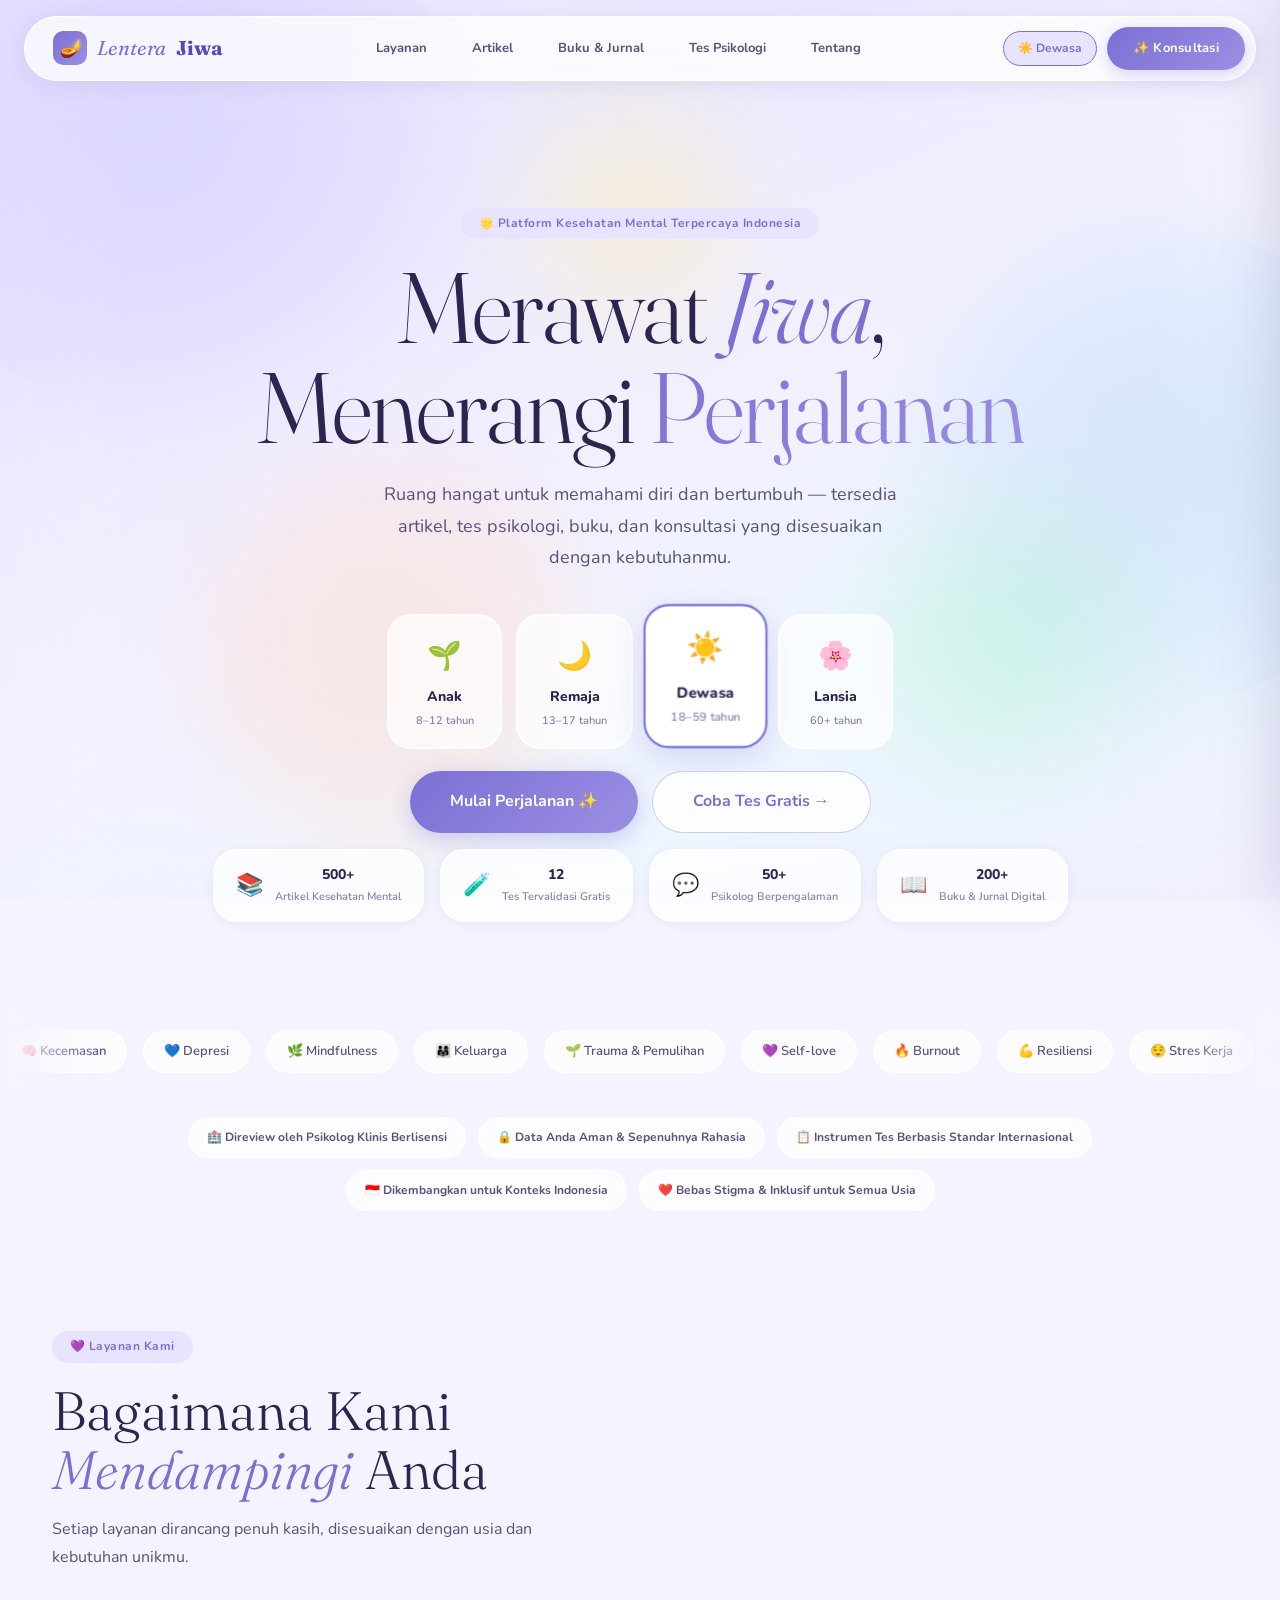
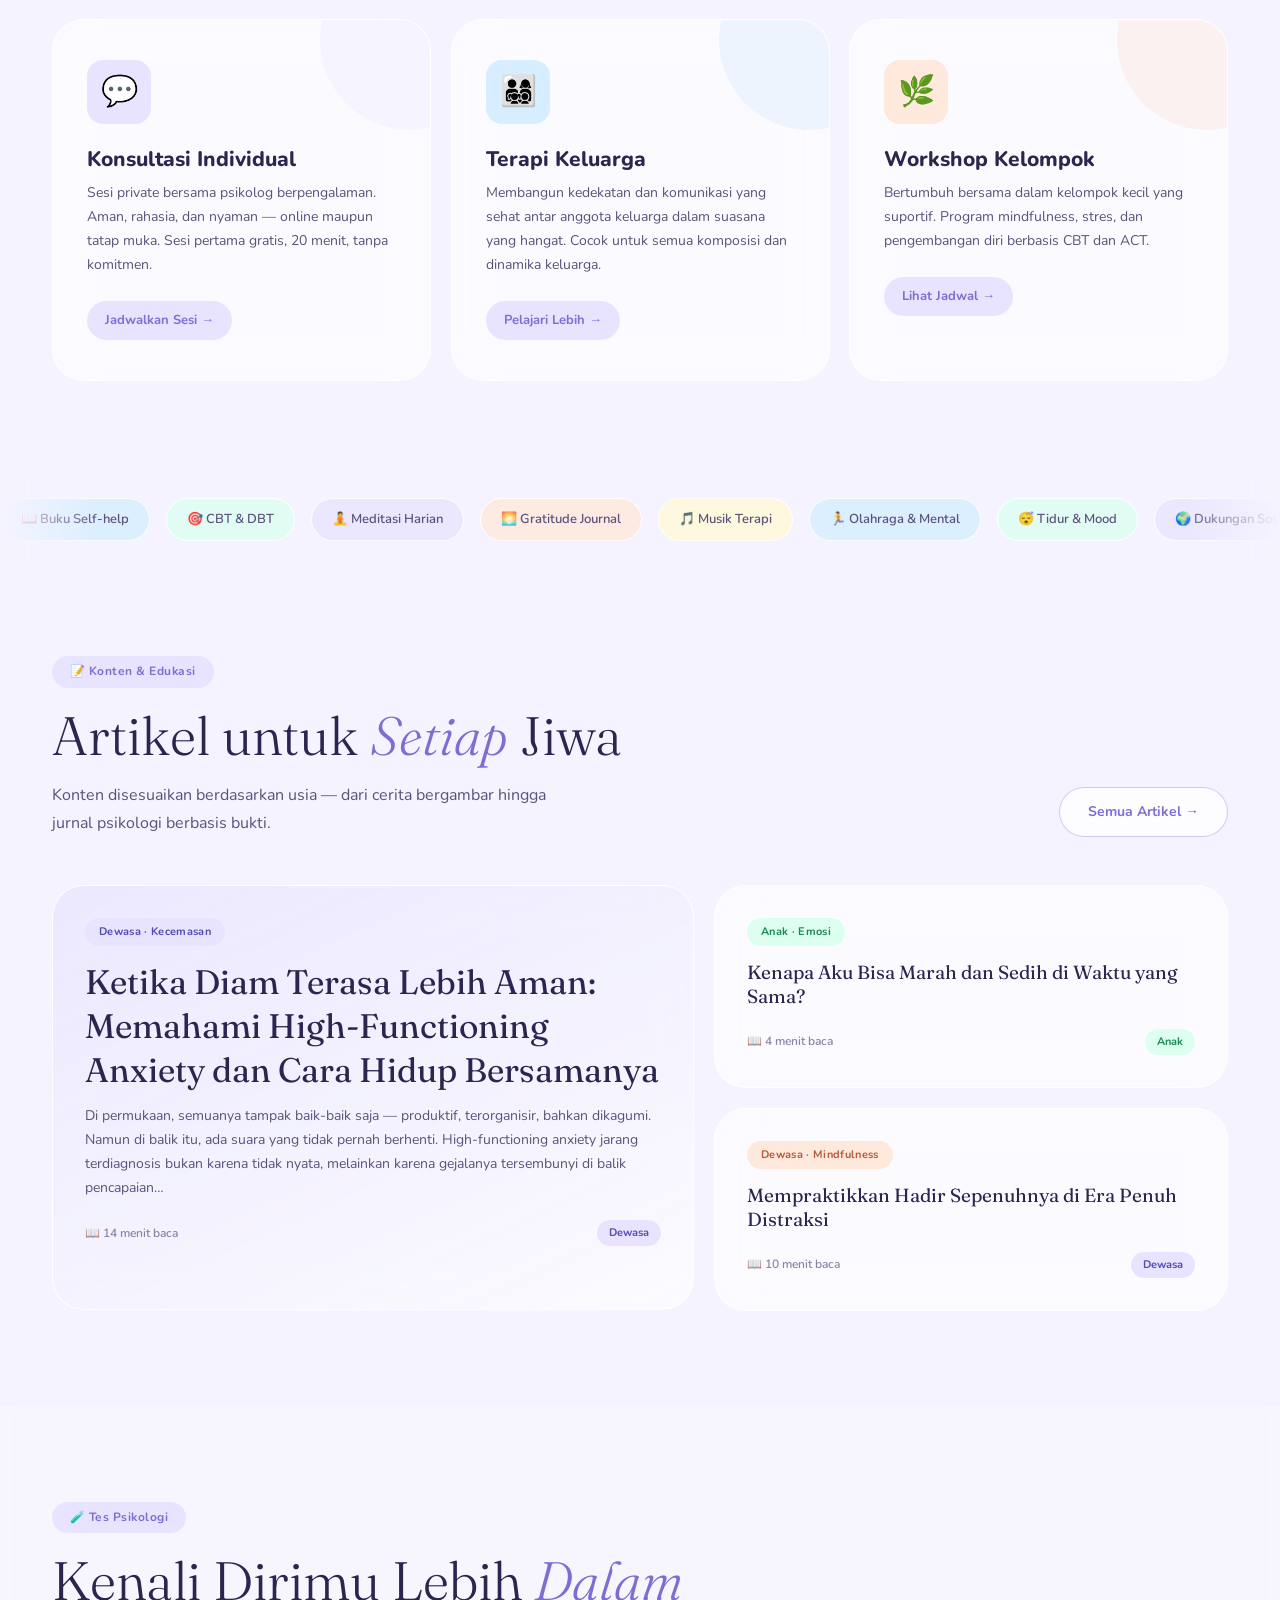
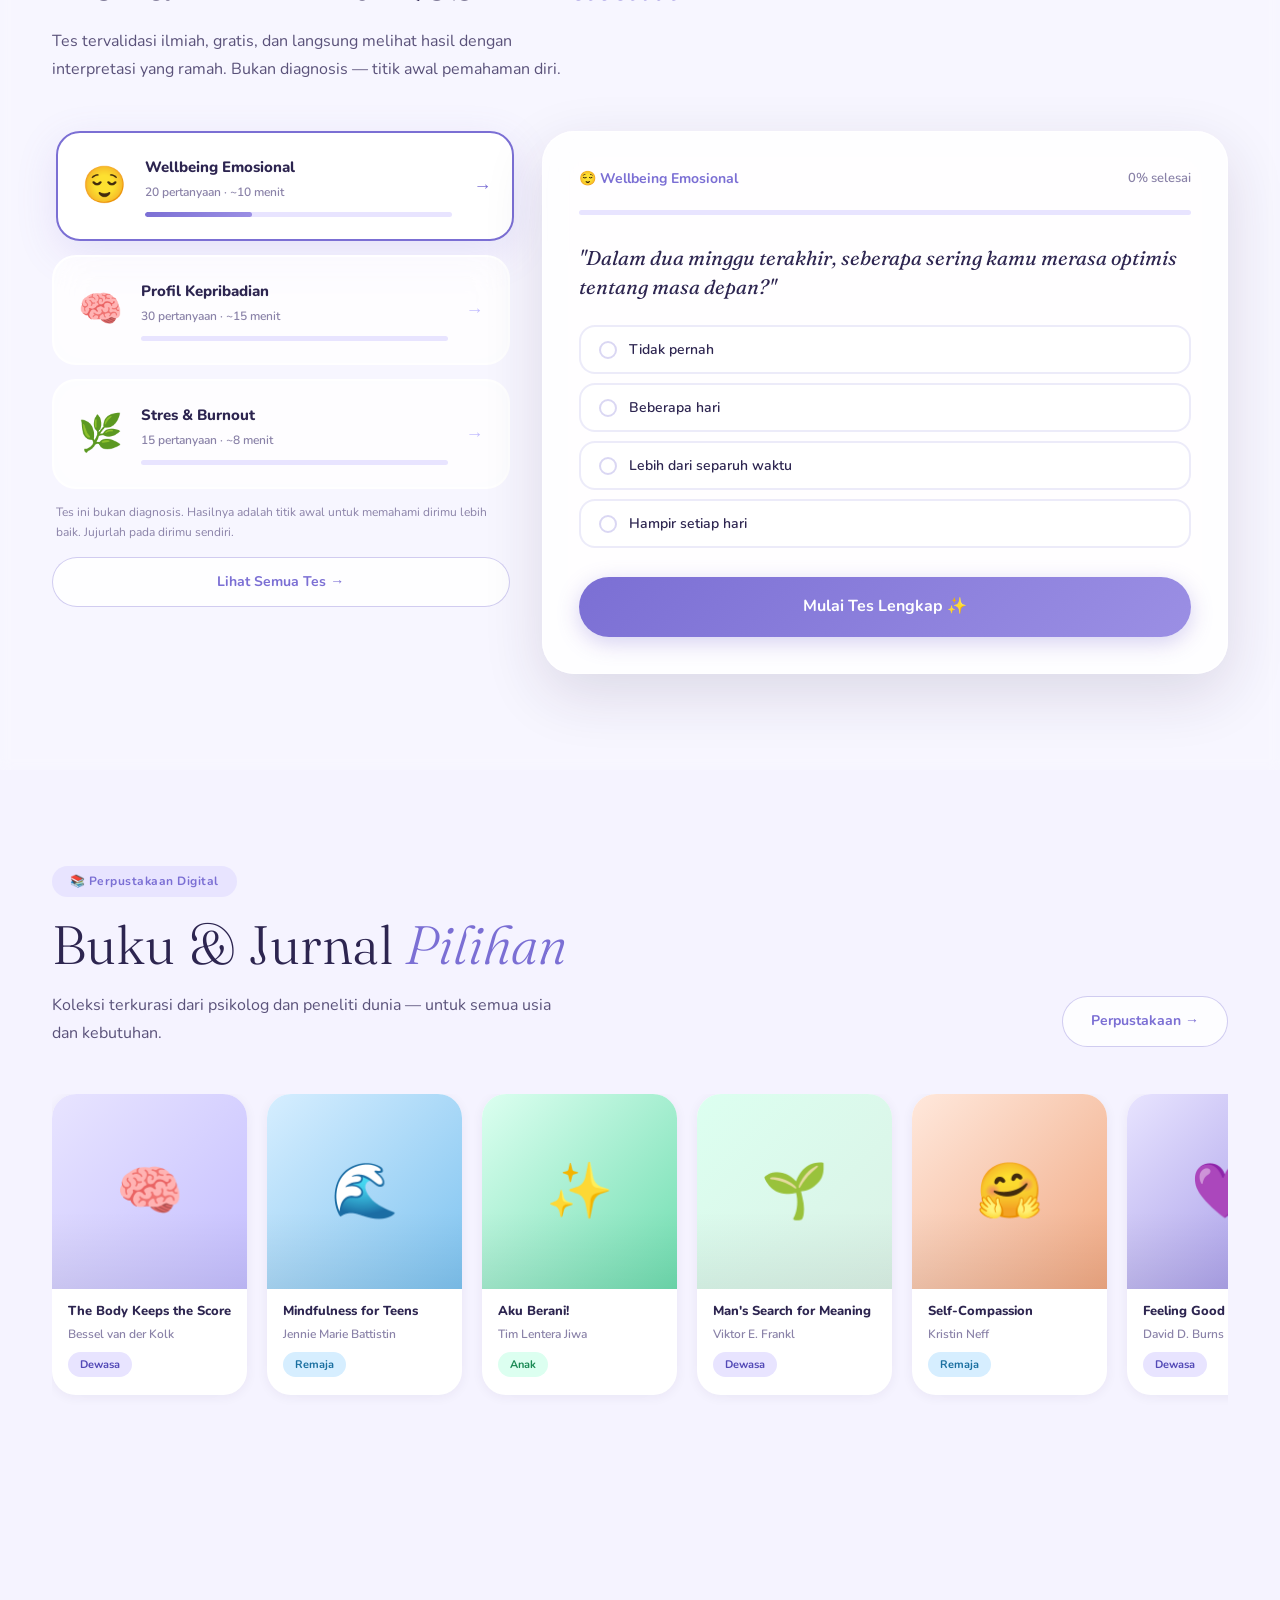
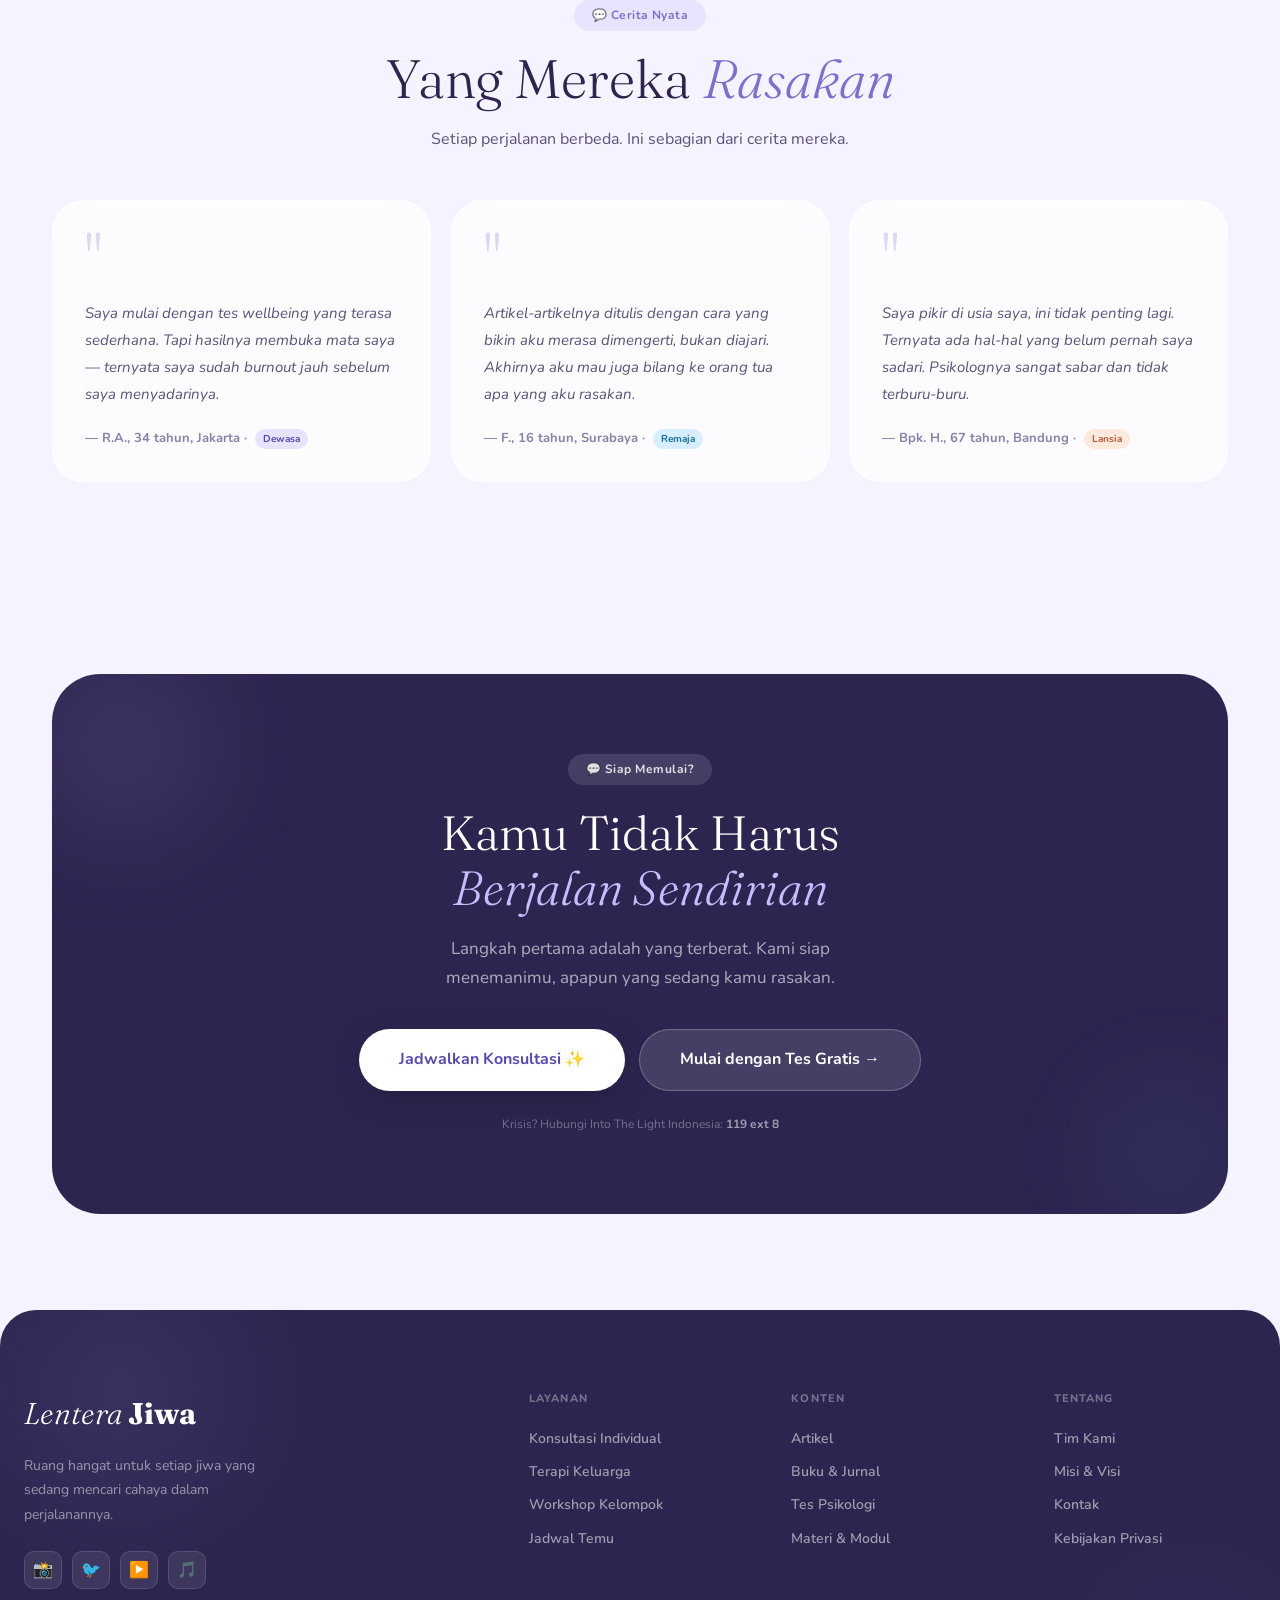
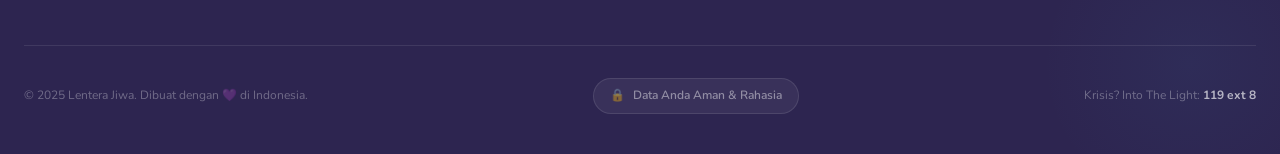
==== commit 61ef9c16: "Fix: link Profil Saya pindah ke nav drawer, sejajar menu lain" ====
--- a/index.html
+++ b/index.html
@@ -158,6 +158,7 @@
     <a href="perpustakaan.html" class="nav-drawer-link"><span>📚 Buku &amp; Jurnal</span><span class="arrow">→</span></a>
     <a href="tes.html"          class="nav-drawer-link"><span>🧪 Tes Psikologi</span>   <span class="arrow">→</span></a>
     <a href="tentang.html"      class="nav-drawer-link"><span>💜 Tentang Kami</span>    <span class="arrow">→</span></a>
+    <a href="profil.html"       class="nav-drawer-link"><span>👤 Profil Saya</span>     <span class="arrow">→</span></a>
   </nav>
 
   <div class="nav-drawer-footer">
@@ -186,8 +187,8 @@
       <div id="drawer-username-btn" onclick="toggleLogout()" style="display:flex;align-items:center;gap:10px;cursor:pointer;padding:8px;border-radius:10px;background:rgba(255,255,255,0.06);width:100%;box-sizing:border-box;">
         <div id="drawer-avatar" style="width:36px;height:36px;border-radius:50%;background:linear-gradient(135deg,#00c896,#7c3aed);display:flex;align-items:center;justify-content:center;font-weight:700;color:white;font-size:14px;">U</div>
         <div>
-          <div id="drawer-username" style="font-weight:600;font-size:14px;color:white;">Username</div>
-          <div style="font-size:11px;color:rgba(255,255,255,0.5);">Mahasiswa</div>
+          <div id="drawer-username" style="font-weight:600;font-size:14px;color:#1a1a2e;">Username</div>
+          <div style="font-size:11px;color:#666;">Mahasiswa</div>
         </div>
         <span id="drawer-arrow" style="margin-left:auto;color:rgba(255,255,255,0.4);font-size:12px;">▲</span>
       </div>
--- a/css/base.css
+++ b/css/base.css
@@ -871,7 +871,7 @@
 .nav-drawer-close:hover { background: var(--lav-100); color: var(--lav-600); }
 
 .nav-drawer-body   { padding: 16px 12px; flex: 1; overflow-y: auto; }
-.nav-drawer-footer { padding: 16px 20px 24px; border-top: 1px solid var(--border-mid); margin-top: auto; }
+.nav-drawer-footer { padding: 16px 20px 24px; border-top: 1px solid var(--border-mid); margin-top: auto; flex-shrink: 0; }
 
 .nav-drawer-link {
   display: flex;
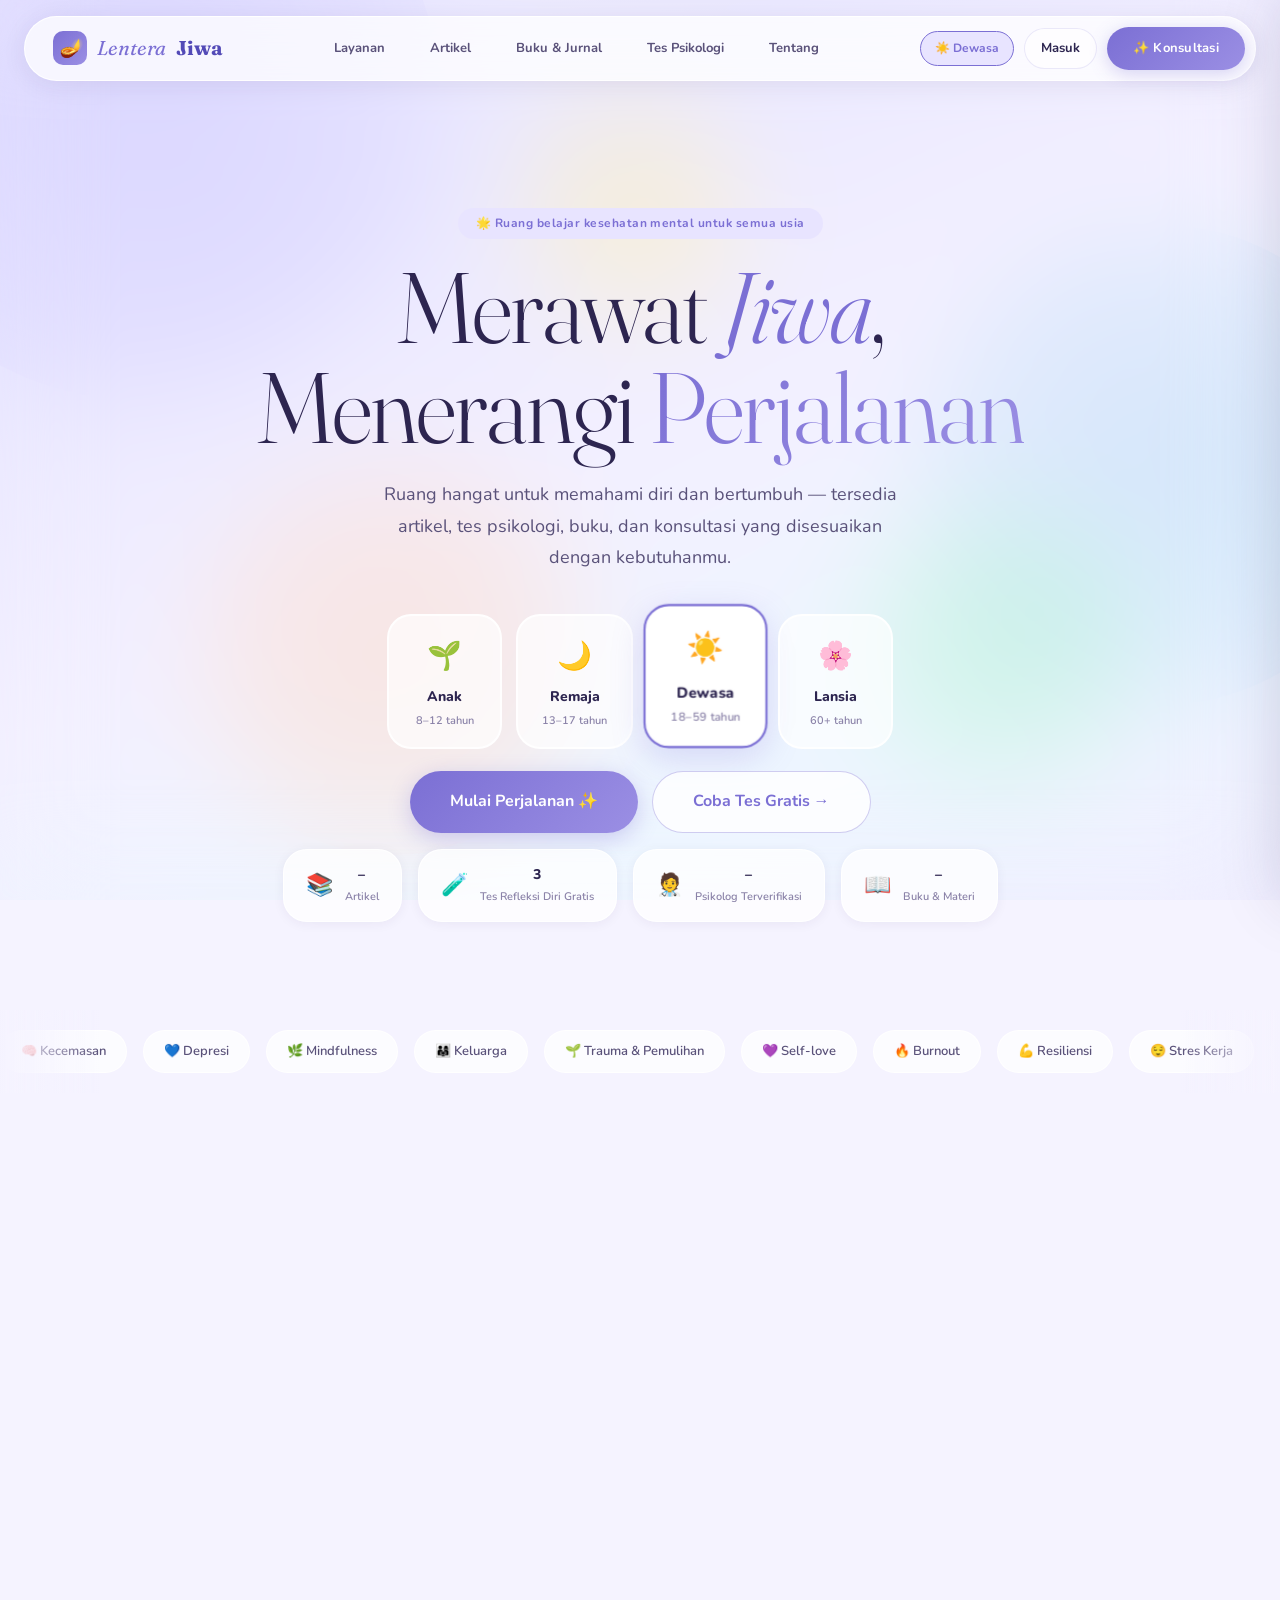
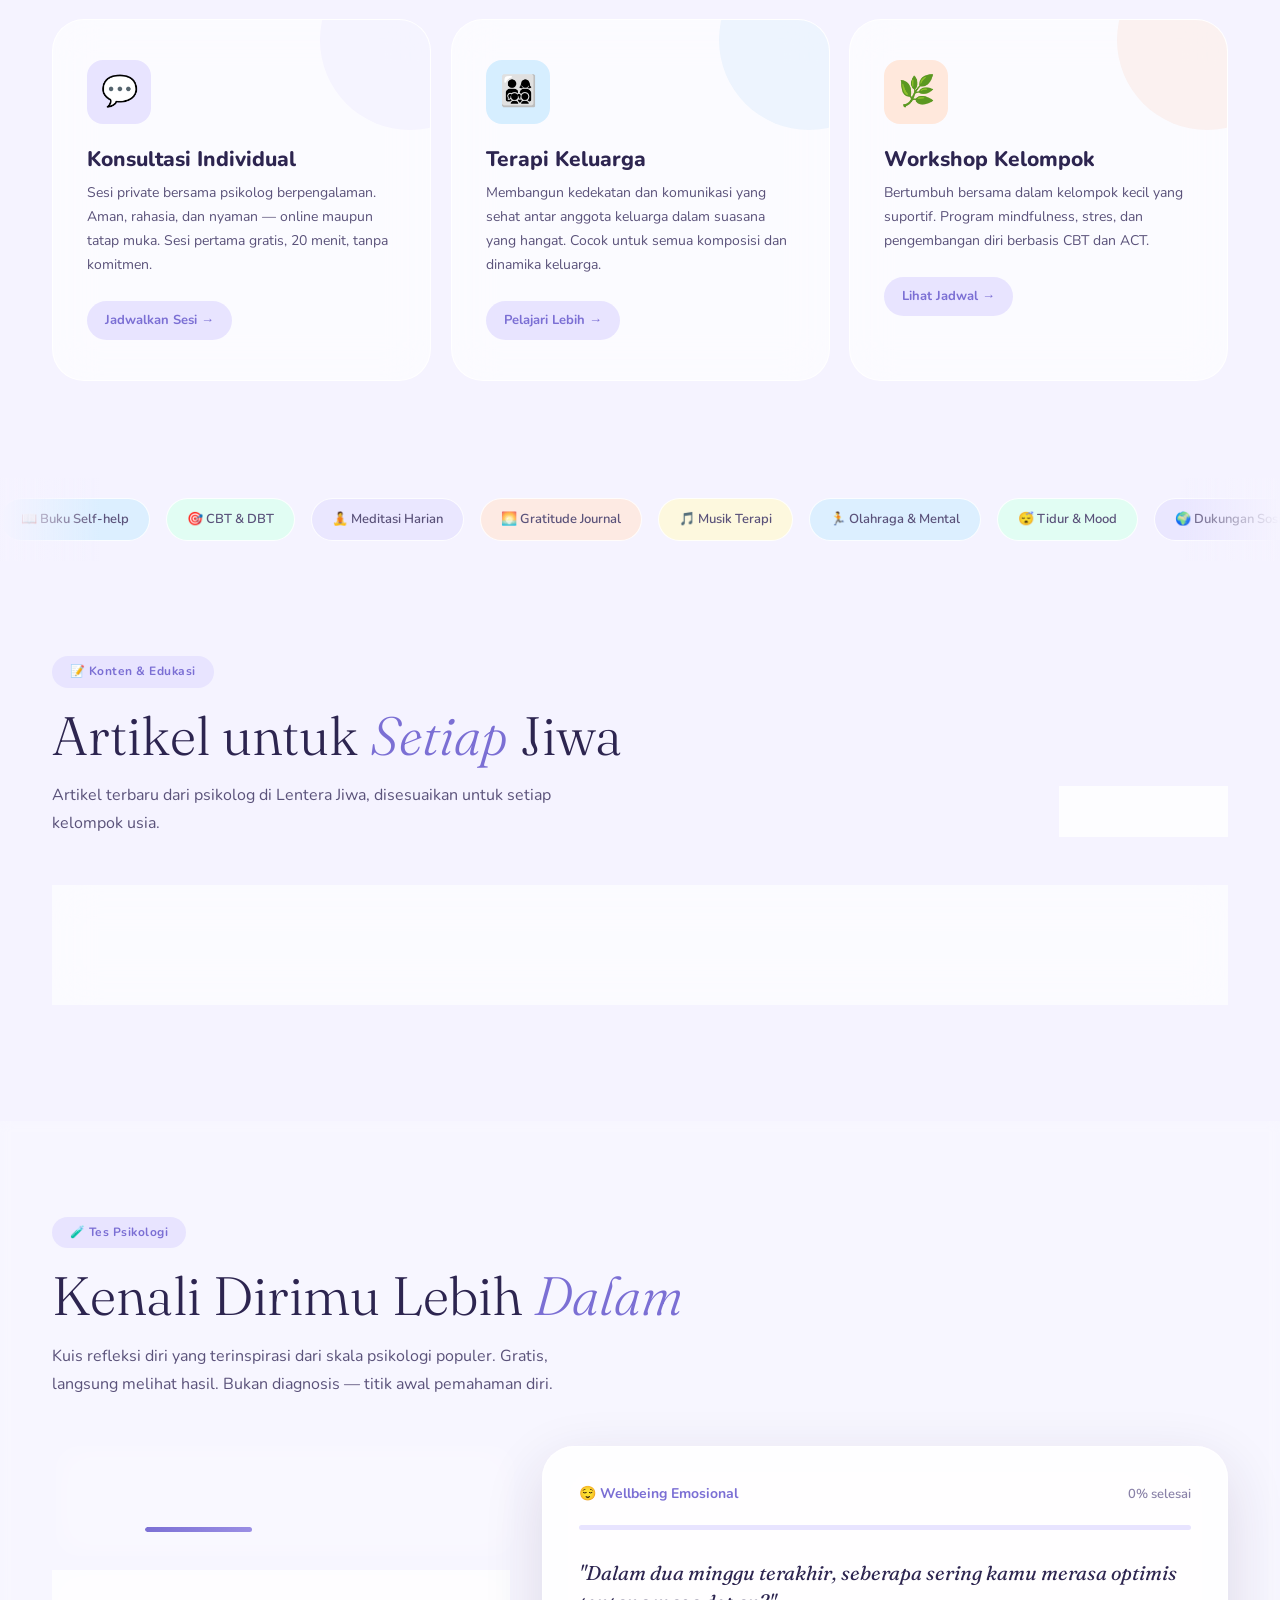
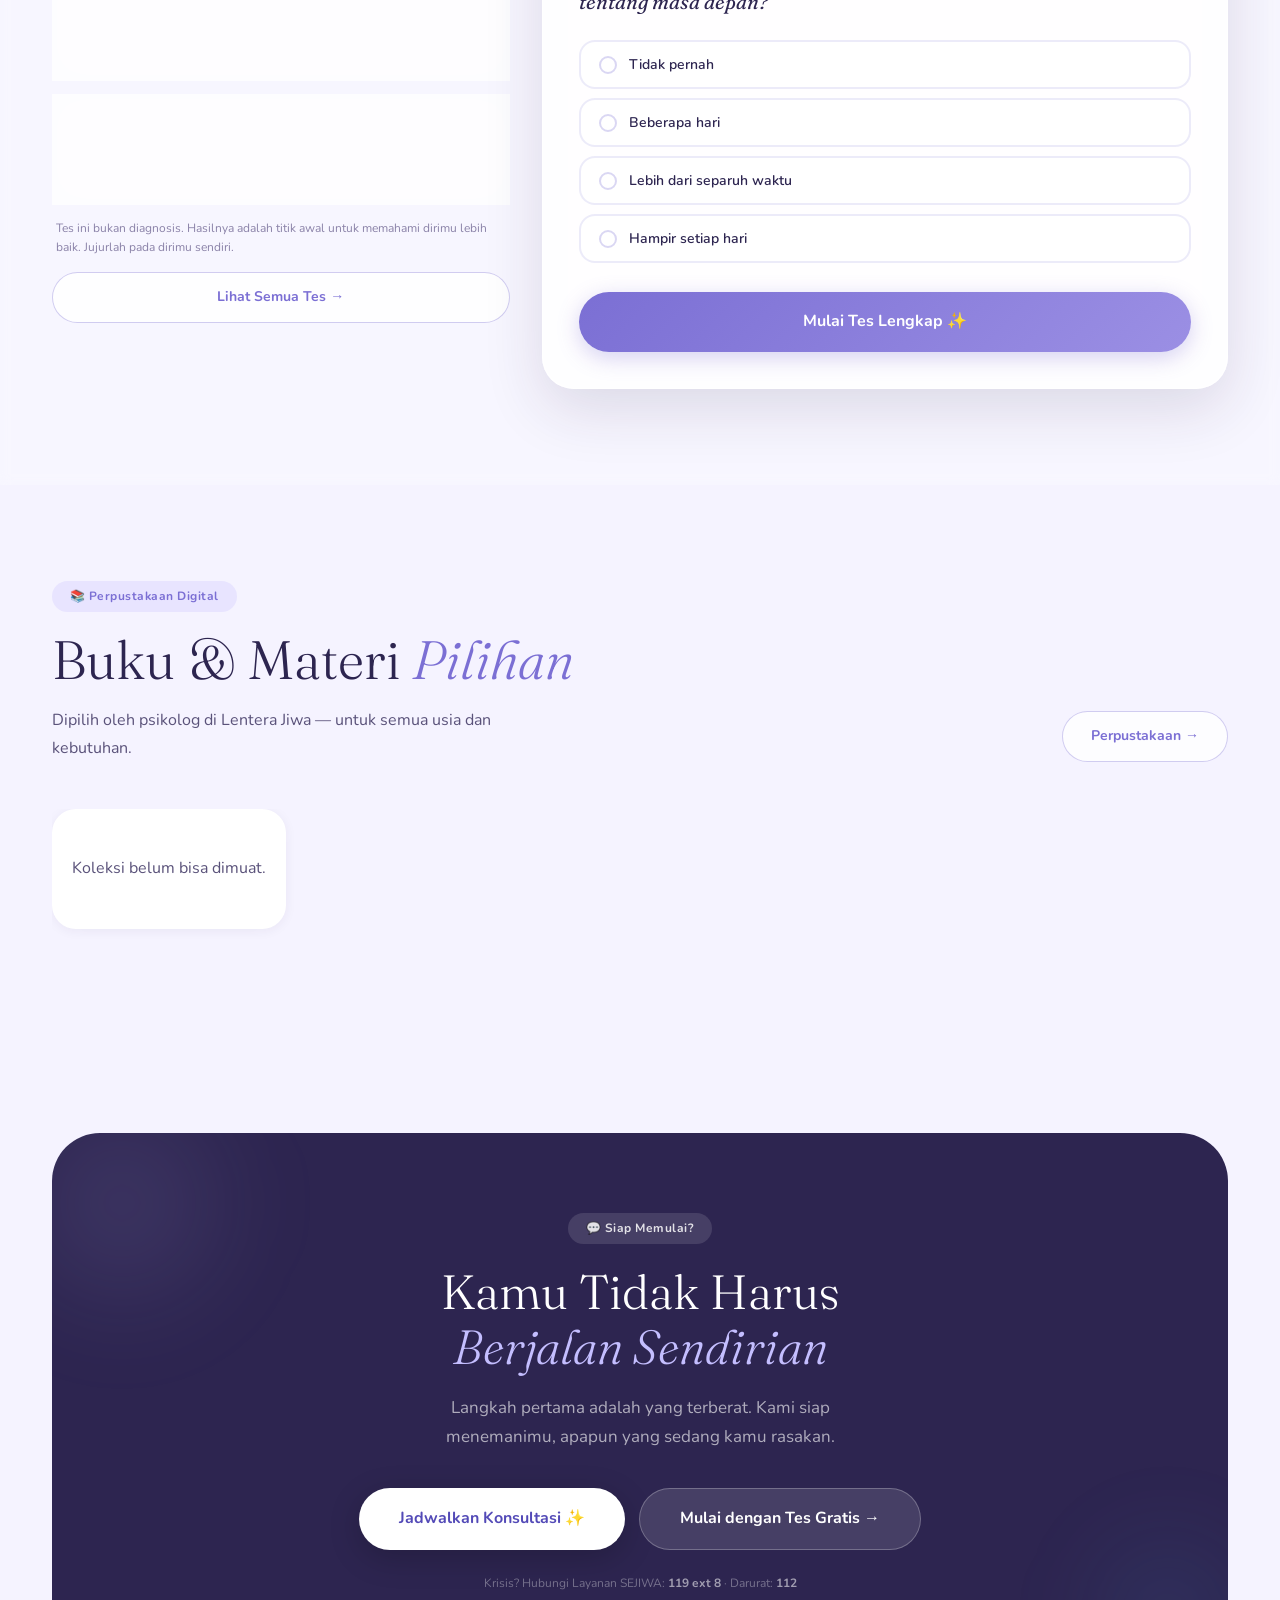
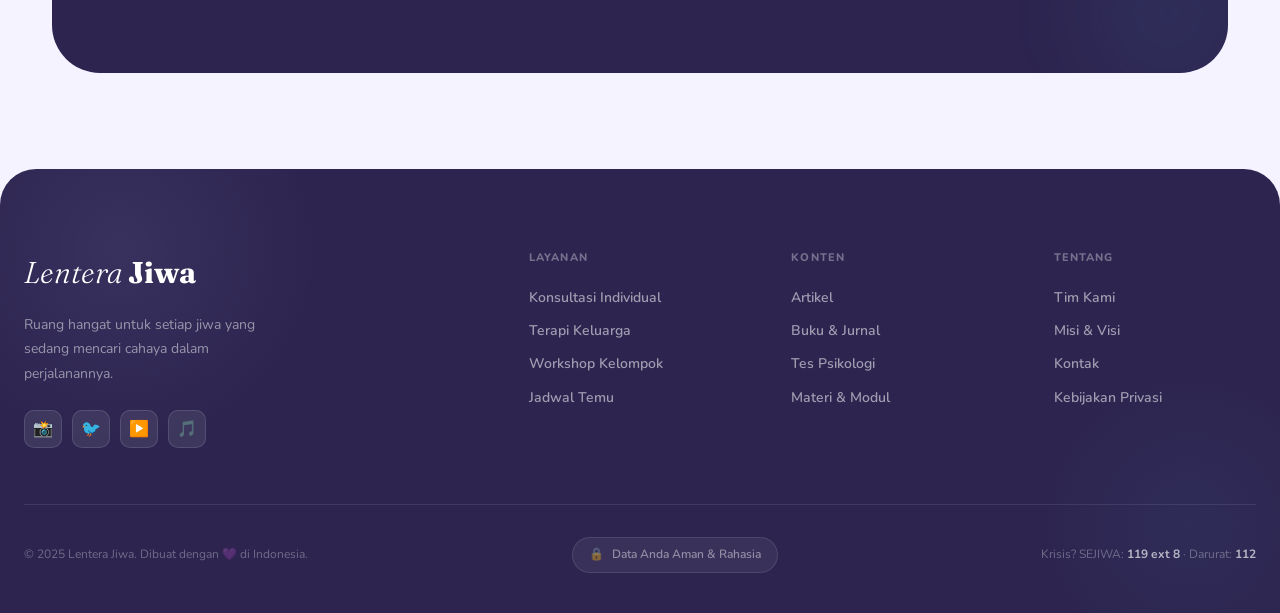
==== commit f13efe1a: "Perbarui situs dengan hasil audit & fitur baru - Keamanan: perbaikan XSS chat & registrasi; token/OT" ====
--- a/index.html
+++ b/index.html
@@ -115,6 +115,7 @@
              aria-label="Mode konten aktif">
           ☀️ Dewasa
         </div>
+        <a id="nav-account" href="login.html" class="nav-account" aria-label="Masuk ke akun">Masuk</a>
         <a href="layanan.html" class="nav-cta btn-ripple" aria-label="Mulai konsultasi">
           ✨ Konsultasi
         </a>
@@ -158,7 +159,7 @@
     <a href="perpustakaan.html" class="nav-drawer-link"><span>📚 Buku &amp; Jurnal</span><span class="arrow">→</span></a>
     <a href="tes.html"          class="nav-drawer-link"><span>🧪 Tes Psikologi</span>   <span class="arrow">→</span></a>
     <a href="tentang.html"      class="nav-drawer-link"><span>💜 Tentang Kami</span>    <span class="arrow">→</span></a>
-    <a href="profil.html"       class="nav-drawer-link"><span>👤 Profil Saya</span>     <span class="arrow">→</span></a>
+    <a href="profil.html"       class="nav-drawer-link" id="drawer-profile-link"><span>👤 Profil Saya</span>     <span class="arrow">→</span></a>
   </nav>
 
   <div class="nav-drawer-footer">
@@ -263,7 +264,7 @@
         <span aria-hidden="true">🔒</span>
         <span>Data Anda Aman &amp; Rahasia</span>
       </div>
-      <span>Krisis? Into The Light: <strong style="color:rgba(255,255,255,0.65);">119 ext 8</strong></span>
+      <span>Krisis? SEJIWA: <strong style="color:rgba(255,255,255,0.65);">119 ext 8</strong> · Darurat: <strong style="color:rgba(255,255,255,0.65);">112</strong></span>
     </div>
 
   </div>
@@ -288,7 +289,6 @@
 // ── User drawer ──
 function initDrawerUser() {
   const session = LJ_AUTH.getSession();
-  console.log('SESSION:', JSON.stringify(session));
   const section = document.getElementById('drawer-user-section');
   if (!section) return;
   if (session) {
@@ -313,8 +313,40 @@
   }
 }
 
+// Tombol akun di navbar: "Masuk" bila belum login, nama + avatar bila sudah
+function updateAccountUI() {
+  const el = document.getElementById('nav-account');
+  const prof = document.getElementById('drawer-profile-link');
+  // LJ_AUTH dideklarasikan dengan const, jadi tidak ada di window.LJ_AUTH
+  const session = (typeof LJ_AUTH !== 'undefined' && LJ_AUTH.getSession()) || null;
+  if (prof) {
+    prof.setAttribute('href', session ? 'profil.html' : 'login.html');
+    prof.firstElementChild.textContent = session ? '👤 Profil Saya' : '🔐 Masuk / Daftar';
+  }
+  if (!el) return;
+  if (session) {
+    const nama = String(session.nama || session.username || 'Akun');
+    el.textContent = '';
+    const av = document.createElement('span');
+    av.className = 'nav-account-avatar';
+    av.textContent = nama.charAt(0).toUpperCase();
+    const nm = document.createElement('span');
+    nm.className = 'nav-account-name';
+    nm.textContent = nama.split(' ')[0].slice(0, 12);
+    el.append(av, nm);
+    el.setAttribute('href', 'profil.html');
+    el.setAttribute('aria-label', 'Profil saya: ' + nama);
+  } else {
+    el.textContent = 'Masuk';
+    el.setAttribute('href', 'login.html');
+    el.setAttribute('aria-label', 'Masuk ke akun');
+  }
+}
+window.LJ_updateAccountUI = updateAccountUI;
+
 document.addEventListener('DOMContentLoaded', function() {
   setTimeout(initDrawerUser, 800);
+  setTimeout(updateAccountUI, 0);
 });
 window.addEventListener('load', function() {
   initDrawerUser();
--- a/css/base.css
+++ b/css/base.css
@@ -917,6 +917,7 @@
 .nav-drawer.is-open .nav-drawer-link:nth-child(4) { transition-delay: 0.23s; opacity: 1; transform: translate3d(0,0,0); }
 .nav-drawer.is-open .nav-drawer-link:nth-child(5) { transition-delay: 0.28s; opacity: 1; transform: translate3d(0,0,0); }
 .nav-drawer.is-open .nav-drawer-link:nth-child(6) { transition-delay: 0.33s; opacity: 1; transform: translate3d(0,0,0); }
+.nav-drawer.is-open .nav-drawer-link:nth-child(7) { transition-delay: 0.38s; opacity: 1; transform: translate3d(0,0,0); }
 
 .nav-drawer-age-section { margin-bottom: 16px; }
 
@@ -1728,4 +1729,24 @@
 
 @media (max-width: 1000px) {
   .footer-top { grid-template-columns: 1fr 1fr; gap: 40px; }
-}+}
+
+/* ── Tombol akun di navbar (Masuk / nama pengguna) ── */
+.nav-account {
+  display: inline-flex; align-items: center; gap: 8px;
+  padding: 9px 16px; border-radius: var(--radius-full);
+  border: 1.5px solid var(--border-mid, rgba(123,111,212,.25));
+  color: var(--text-primary); font-size: 13px; font-weight: 700;
+  white-space: nowrap; text-decoration: none; background: rgba(255,255,255,.6);
+}
+.nav-account:hover { background: var(--lav-100); }
+.nav-account:focus-visible { outline: 3px solid var(--lav-400, #9B8FE4); outline-offset: 2px; }
+.nav-account-avatar {
+  width: 24px; height: 24px; border-radius: 50%;
+  background: var(--age-gradient); color: #fff;
+  display: inline-flex; align-items: center; justify-content: center; font-size: 12px;
+}
+@media (max-width: 480px) {
+  .nav-account-name { display: none; }
+  .nav-account { padding: 7px 10px; }
+}
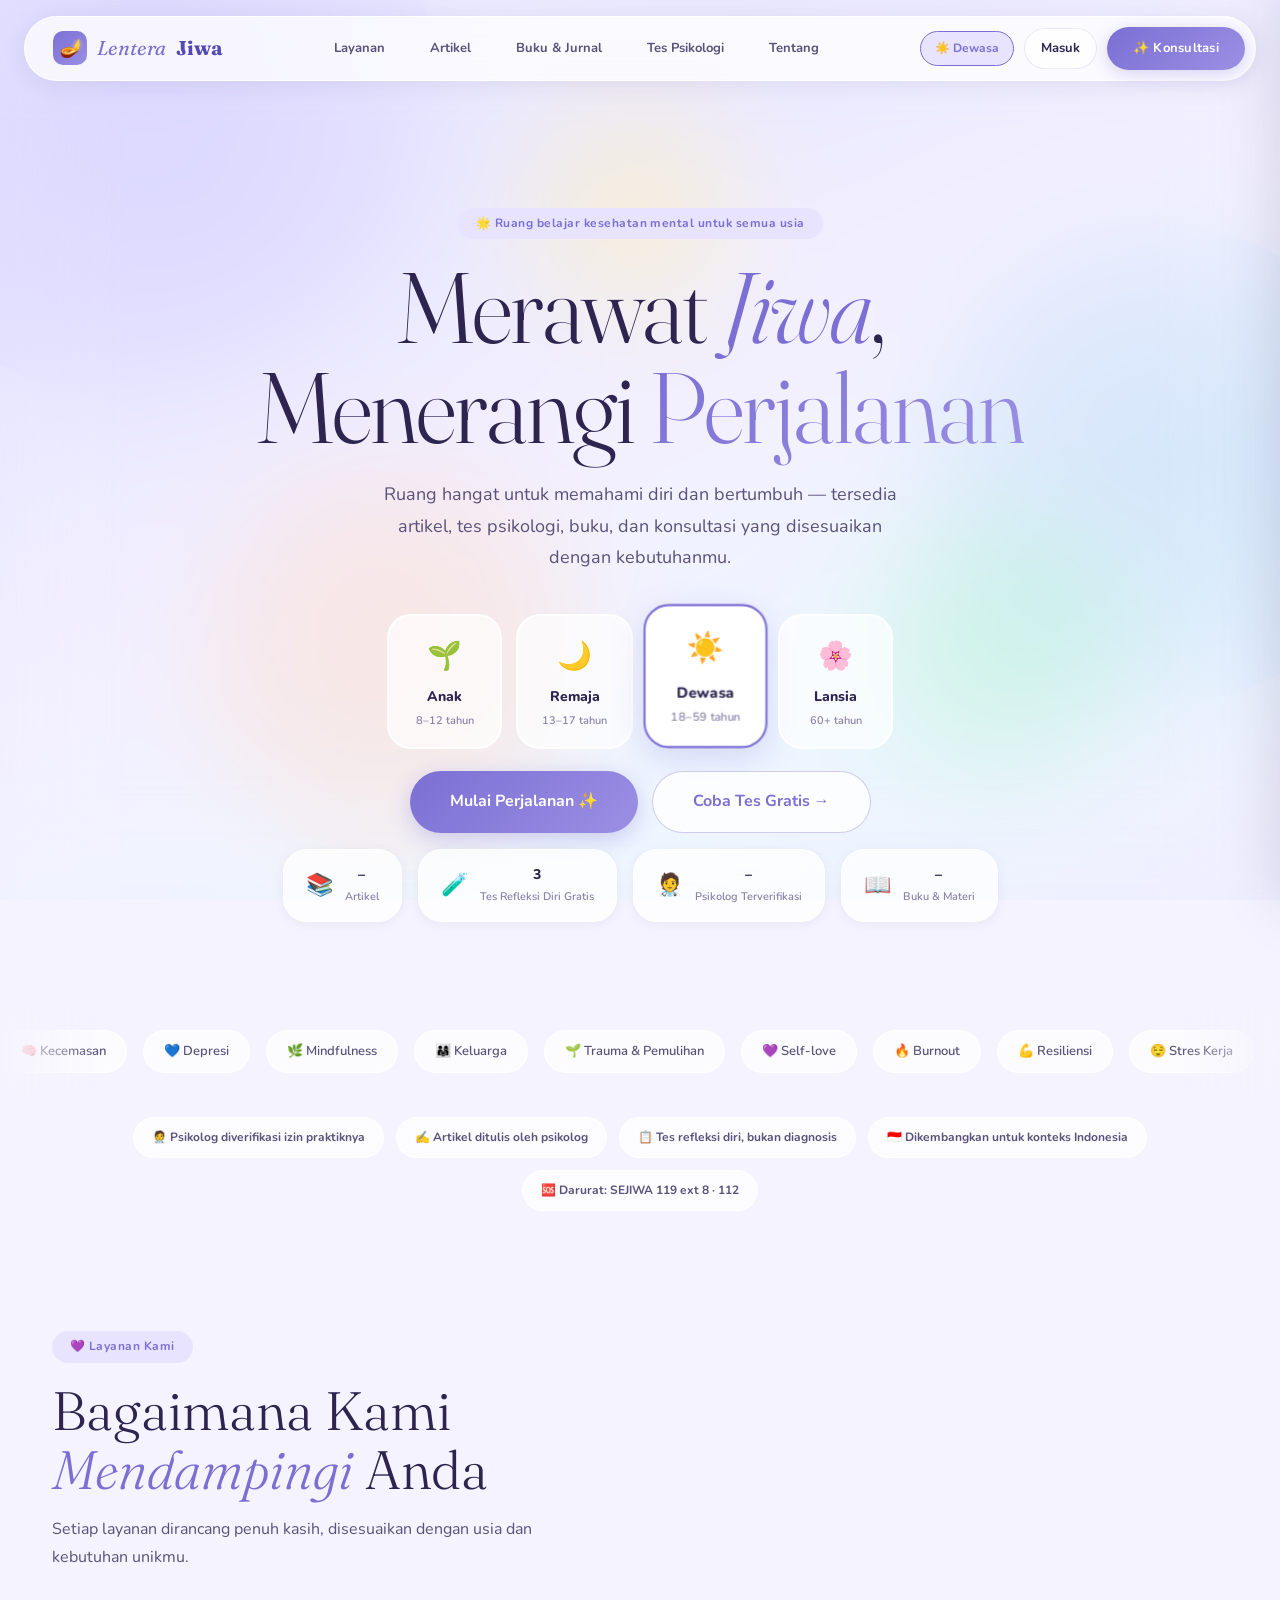
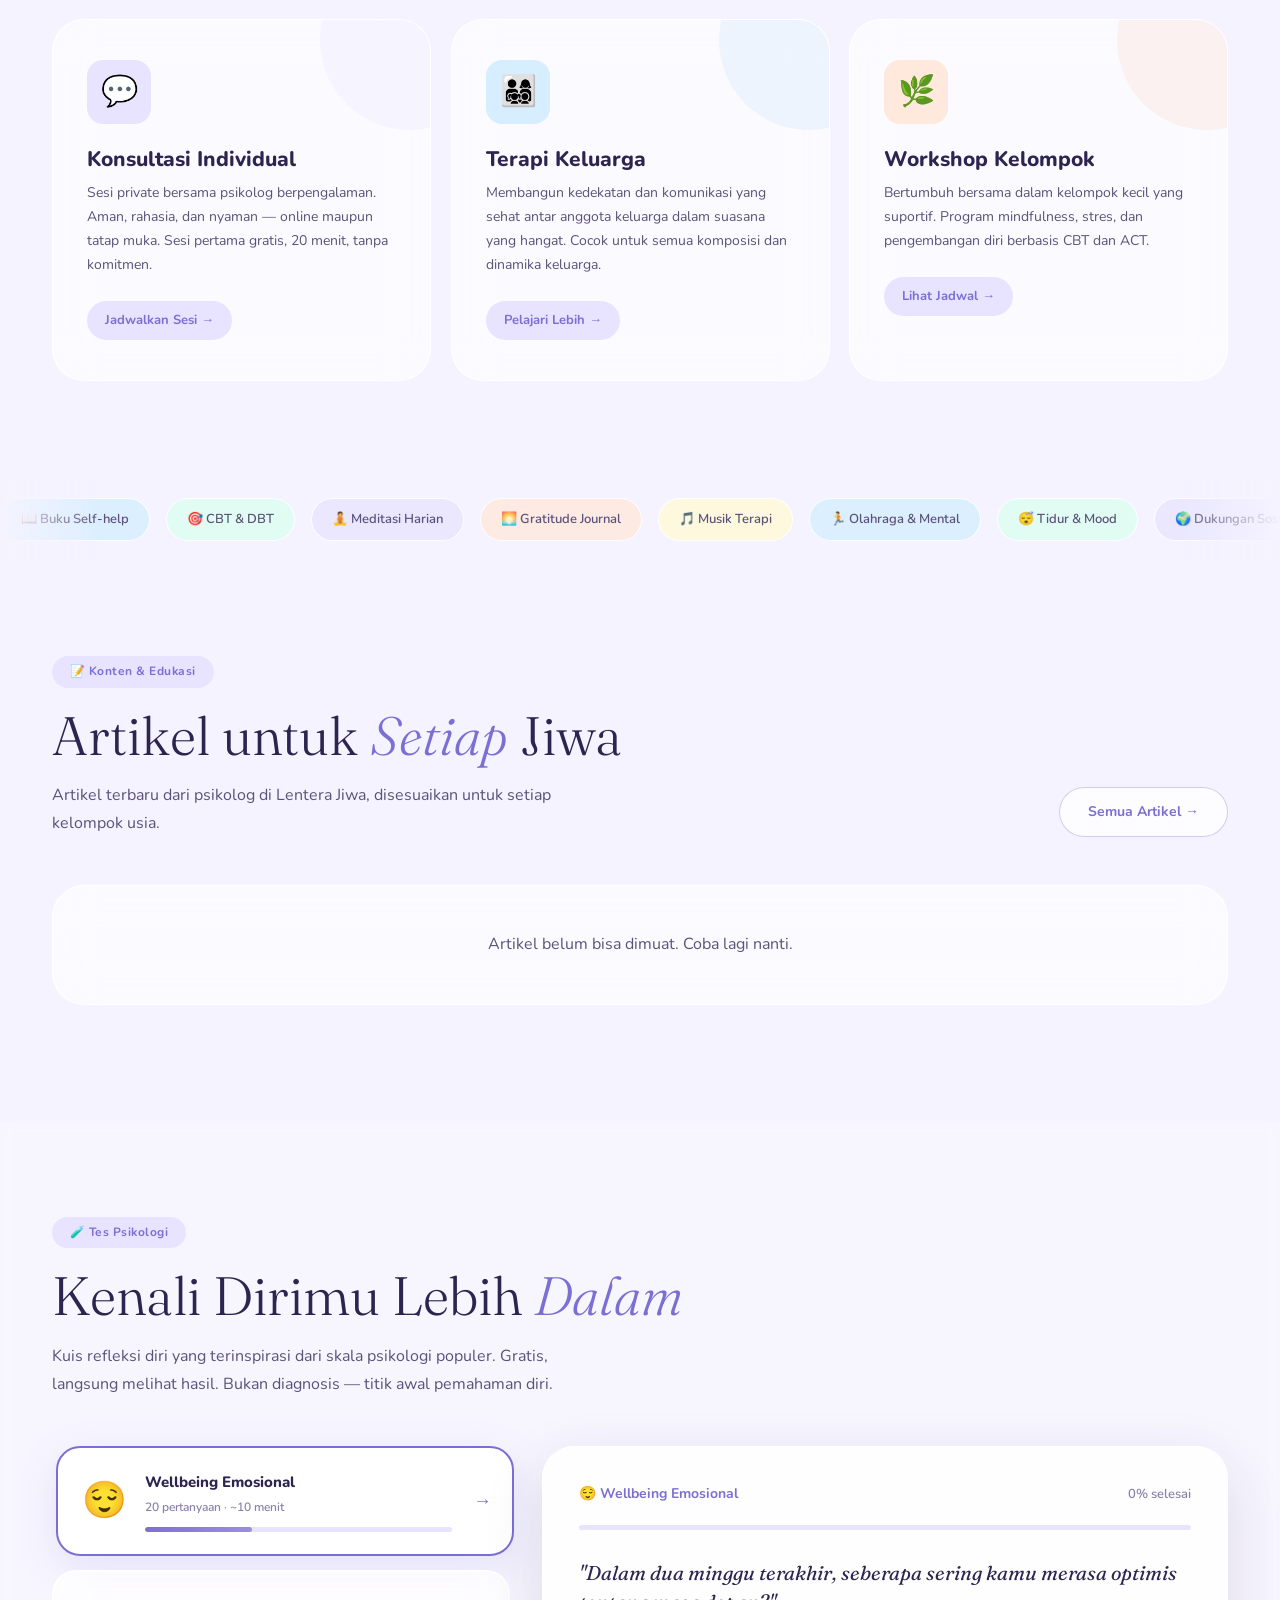
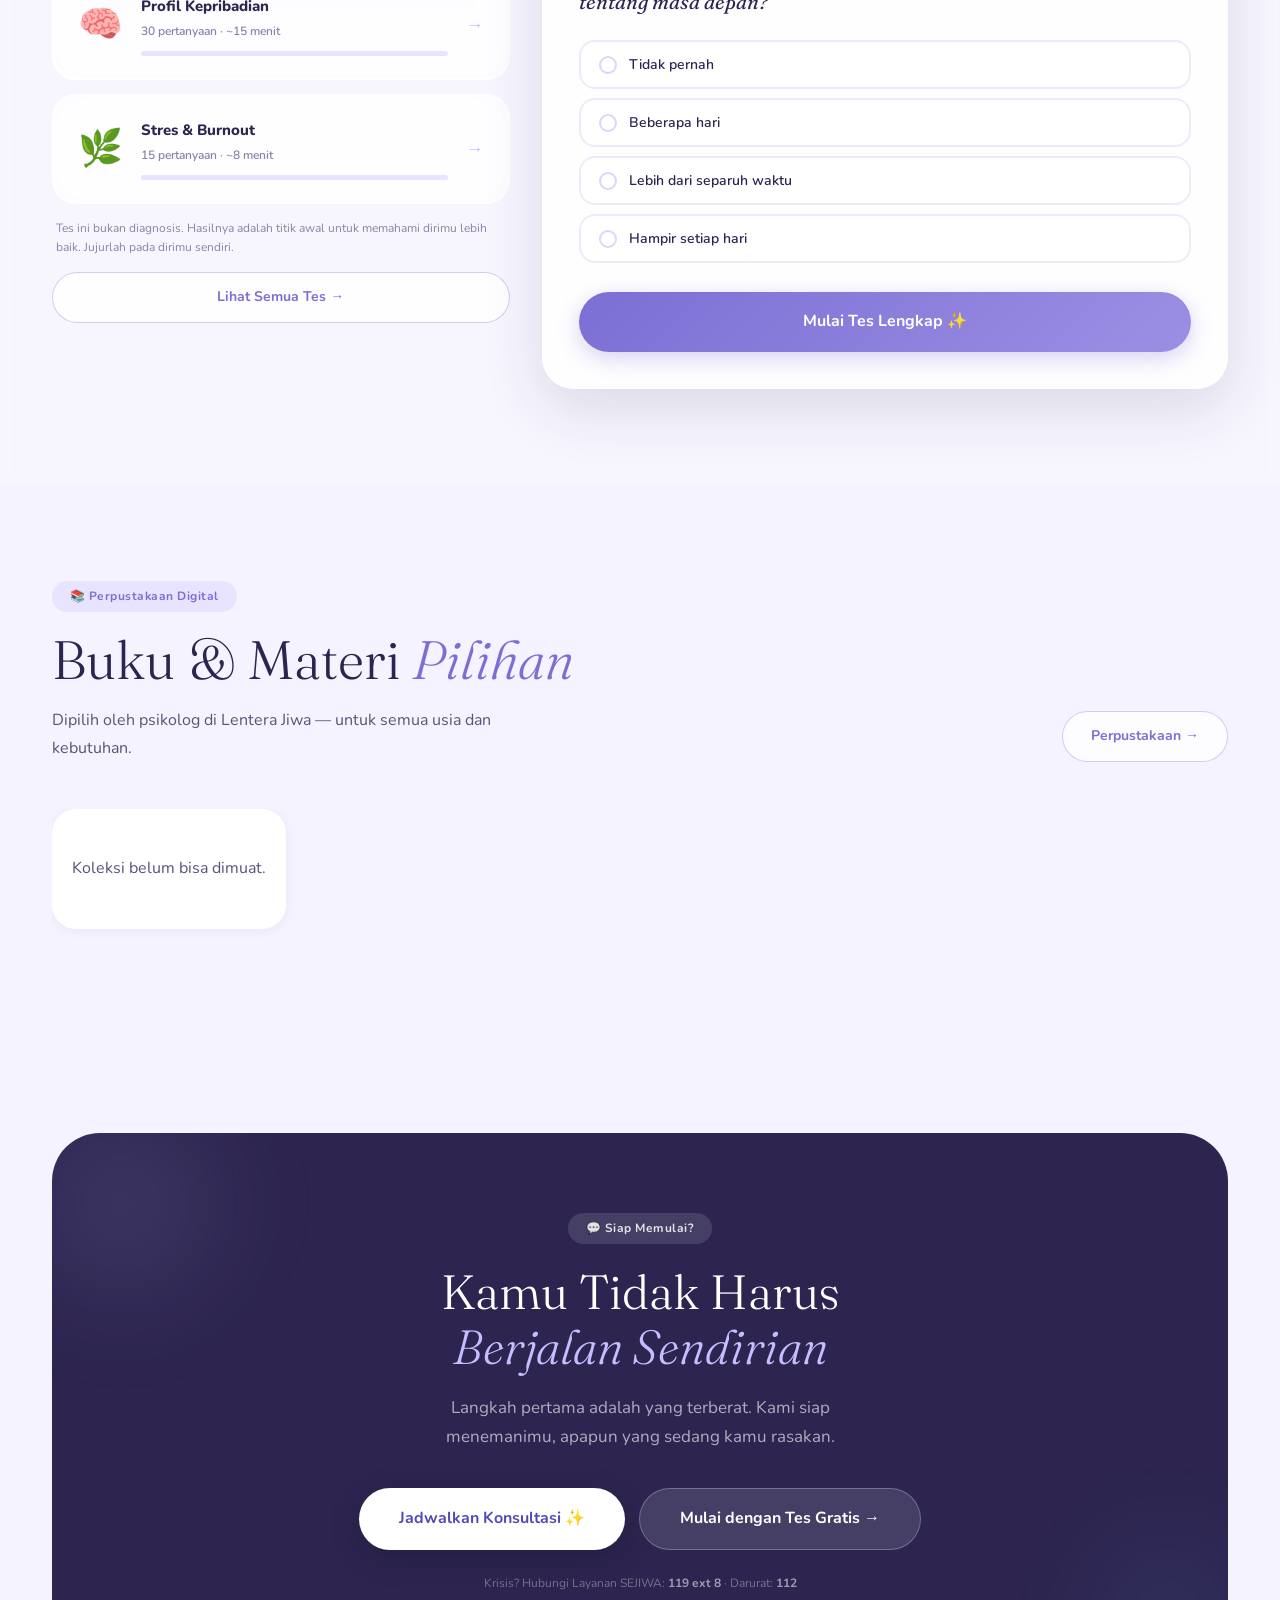
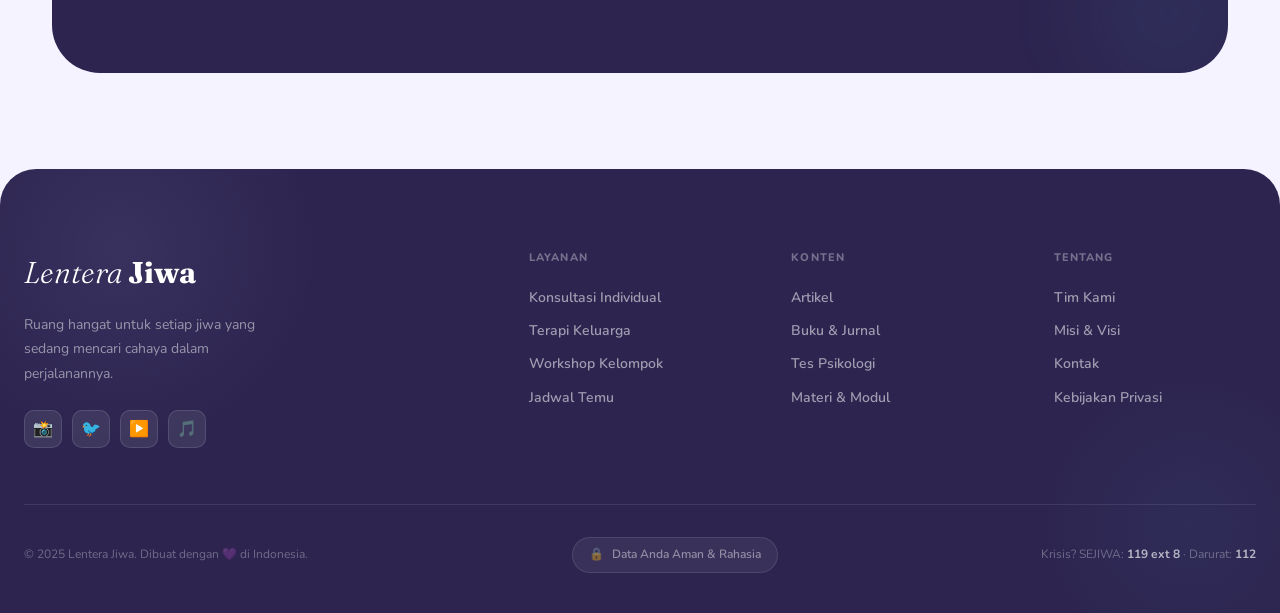
==== commit a94c702e: "Percepat login & pendaftaran; tombol Masuk/Daftar di menu HP Co-Authored-By: Claude Opus 5.5 <norepl" ====
--- a/index.html
+++ b/index.html
@@ -177,6 +177,12 @@
        style="justify-content:center;margin-top:12px;">
       ✨ Mulai Konsultasi
     </a>
+    <!-- Belum masuk: tombol Masuk / Daftar (disembunyikan bila sudah login) -->
+    <a href="login.html" id="drawer-login-btn"
+       class="btn btn-soft btn-md w-full"
+       style="justify-content:center;margin-top:10px;">
+      🔐 Masuk / Daftar
+    </a>
 
     <!-- User Profile -->
     <div id="drawer-user-section" style="display:none;margin-top:16px;border-top:1px solid rgba(255,255,255,0.1);padding-top:12px;">
@@ -323,6 +329,8 @@
     prof.setAttribute('href', session ? 'profil.html' : 'login.html');
     prof.firstElementChild.textContent = session ? '👤 Profil Saya' : '🔐 Masuk / Daftar';
   }
+  const dl = document.getElementById('drawer-login-btn');
+  if (dl) dl.style.display = session ? 'none' : '';
   if (!el) return;
   if (session) {
     const nama = String(session.nama || session.username || 'Akun');
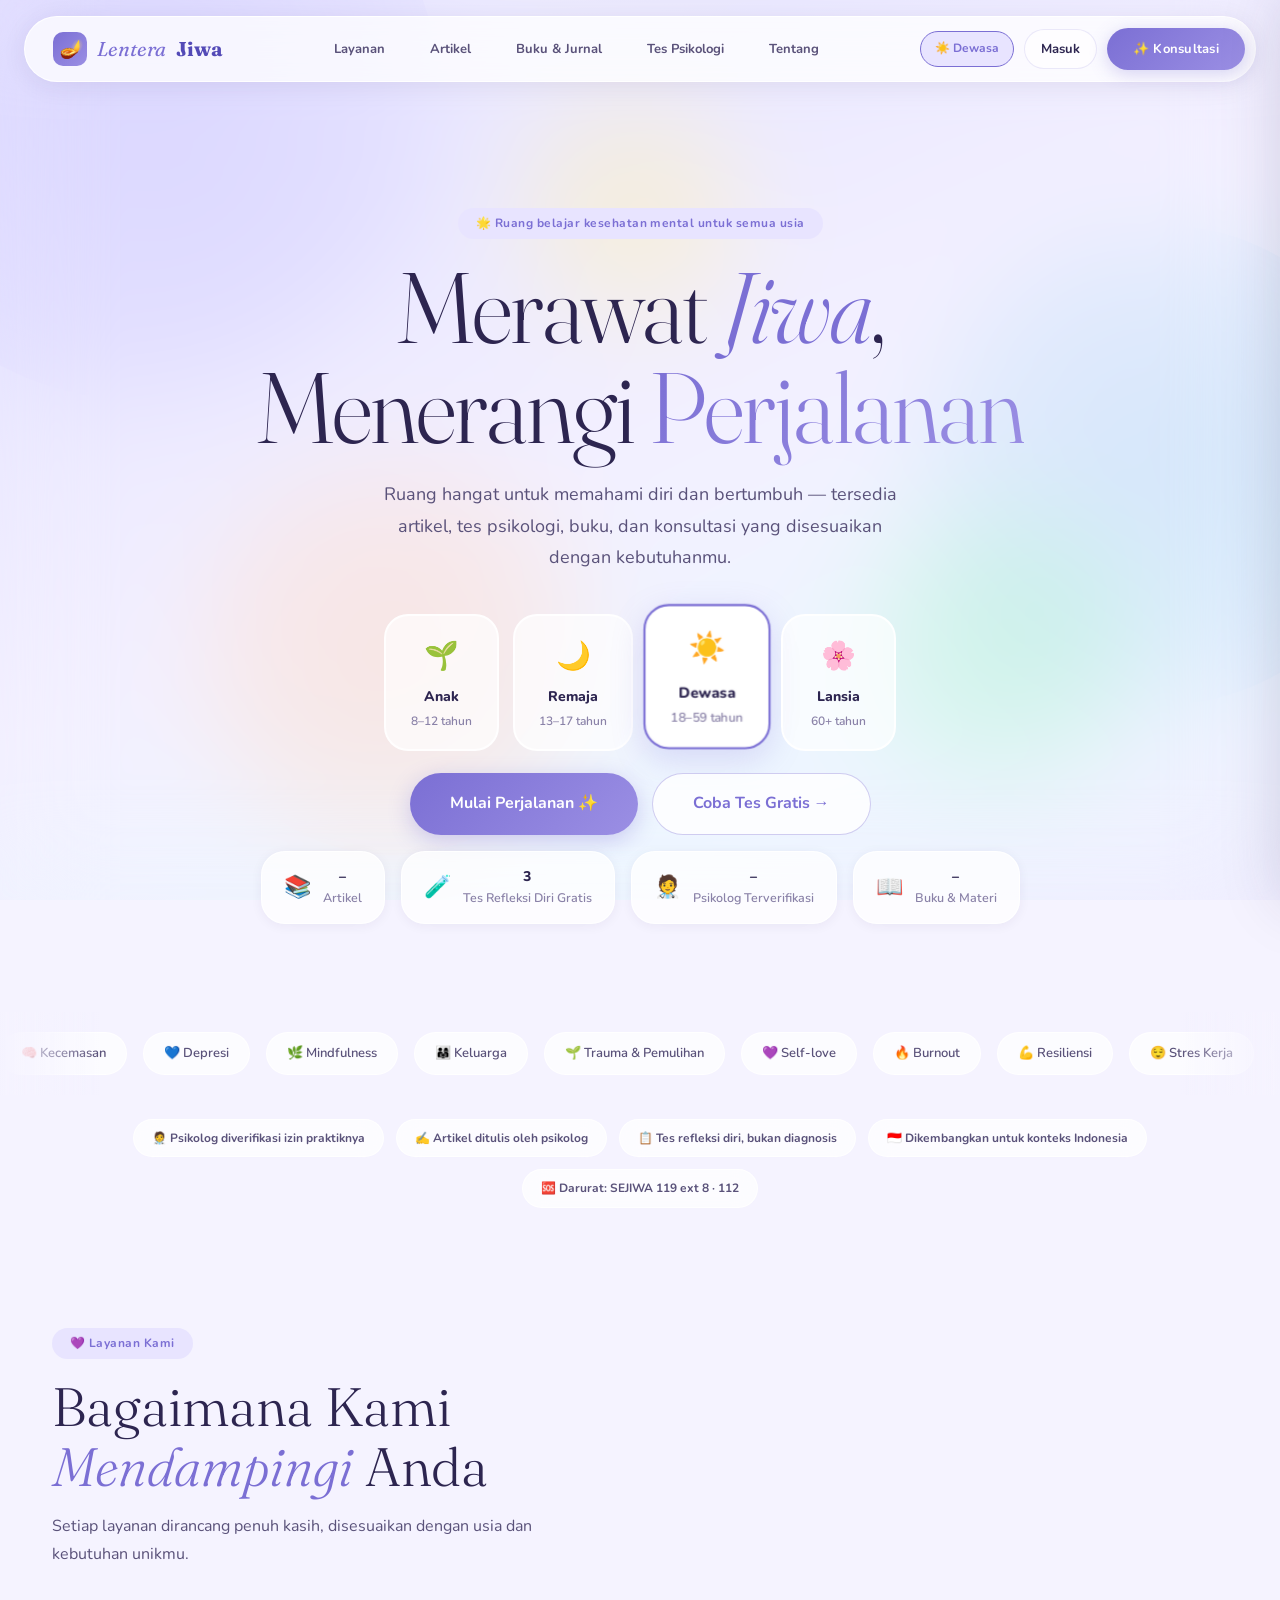
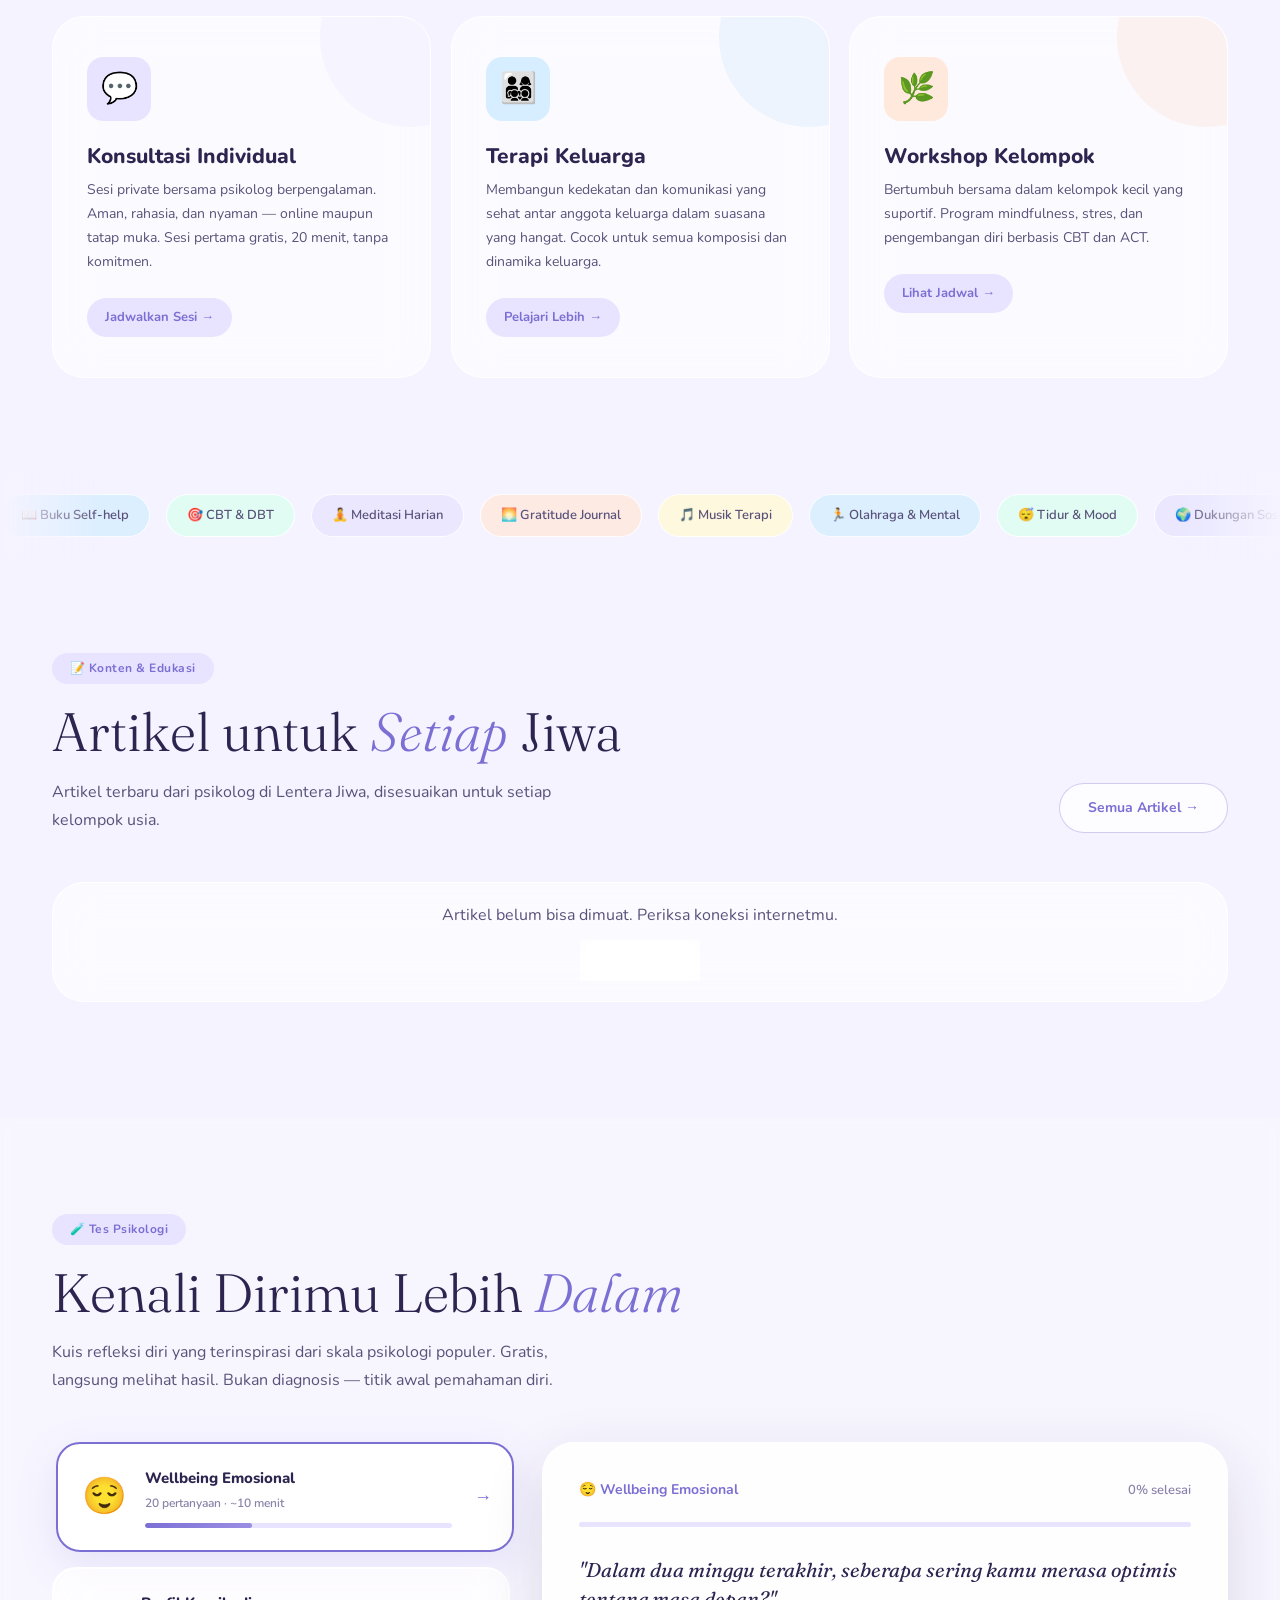
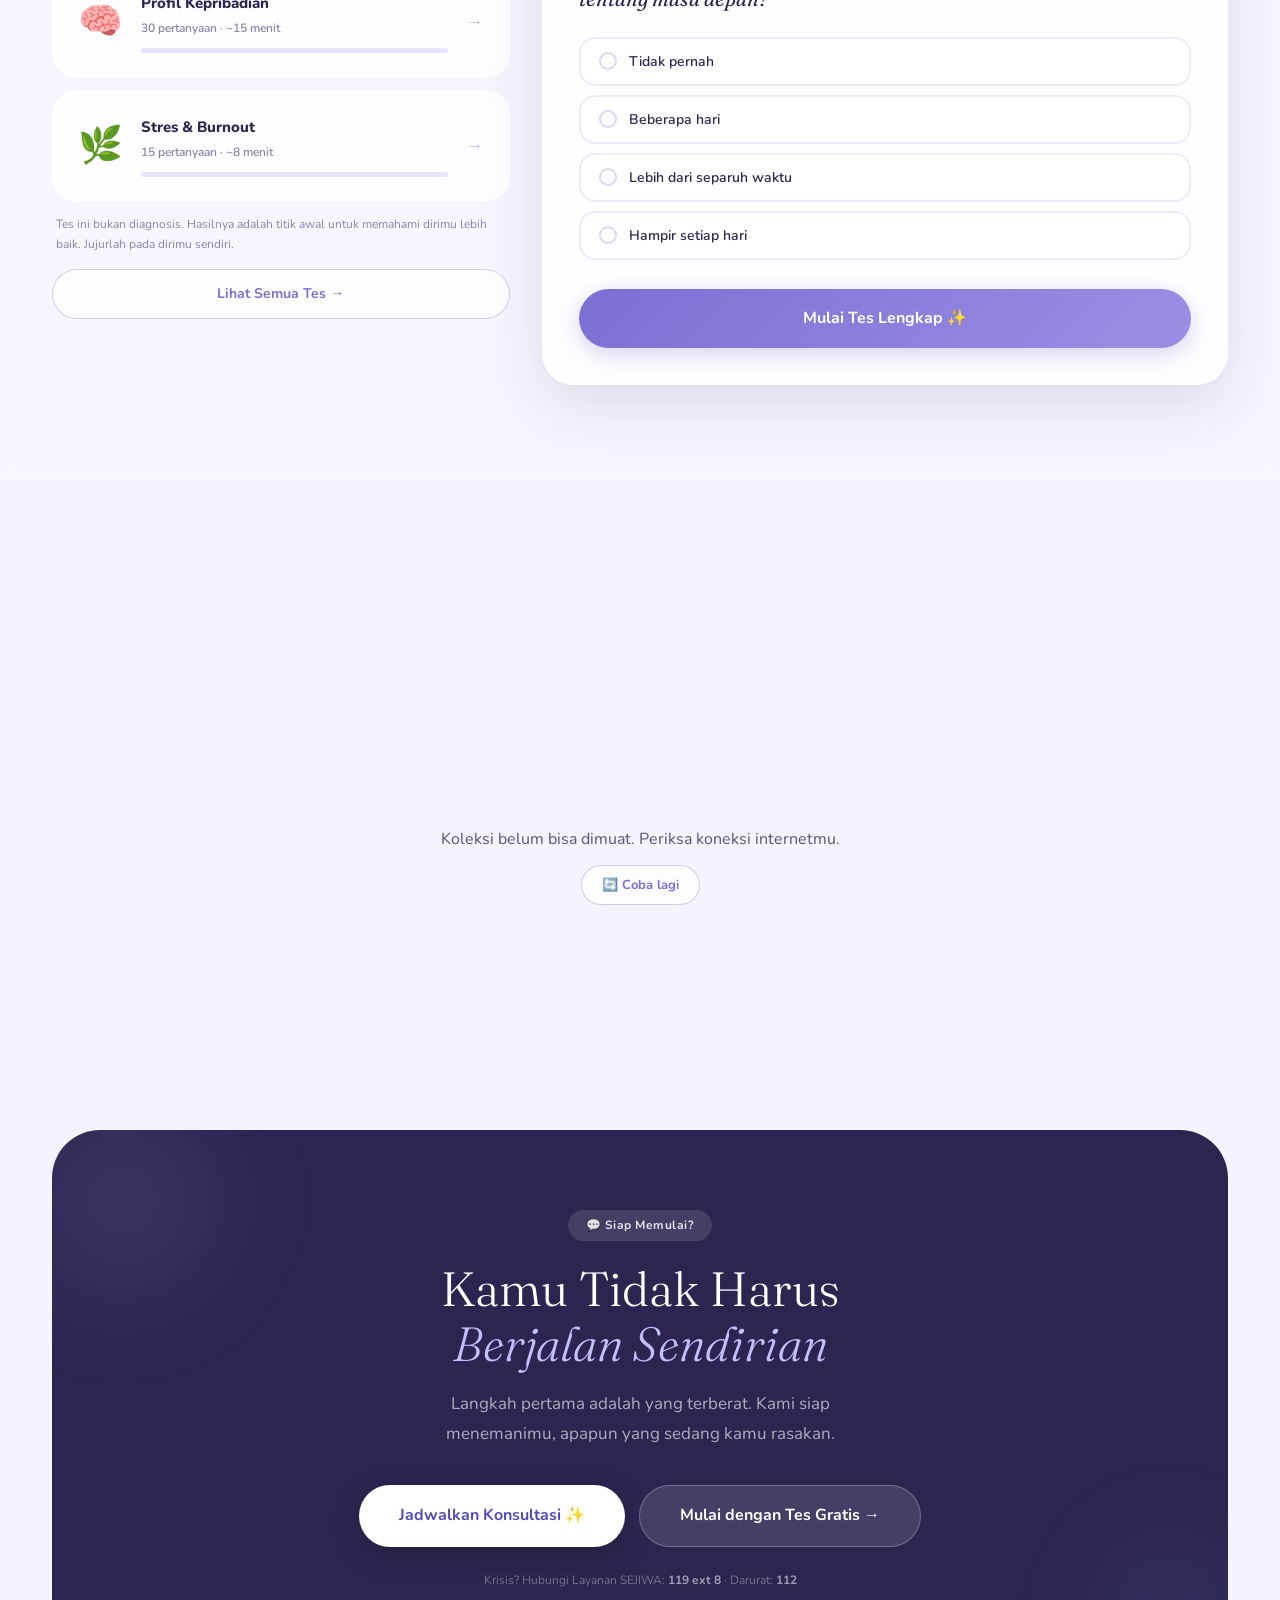
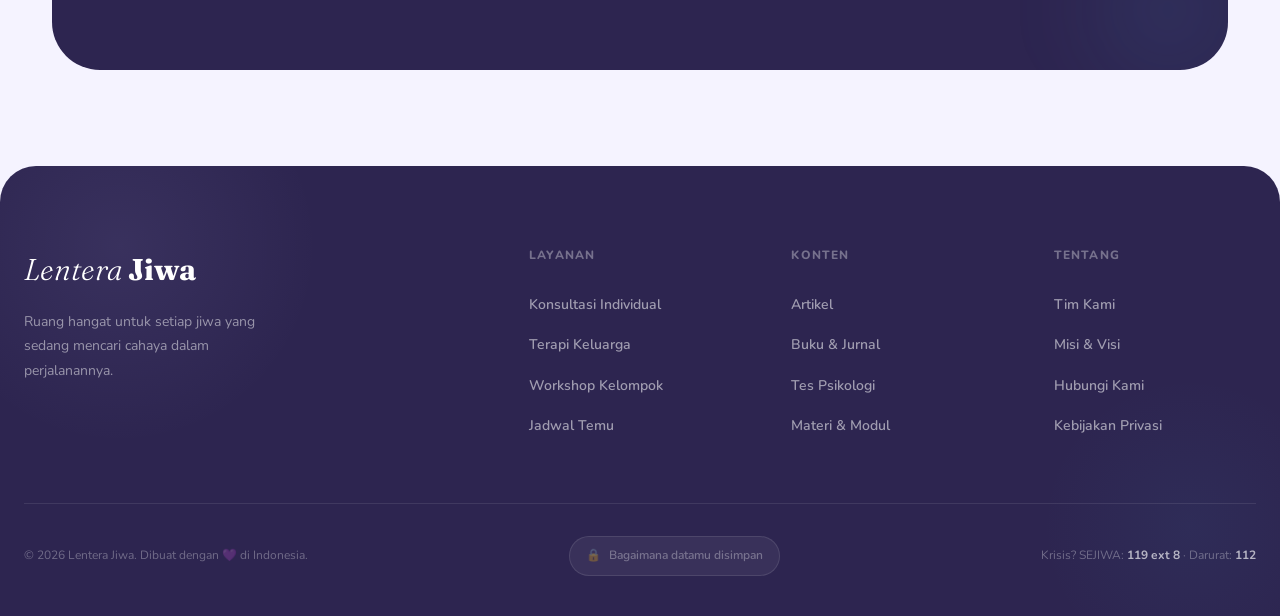
==== commit 868e6fb2: "Beranda: menu HP, aksesibilitas, statistik, footer, hapus skrip tak terpakai, tombol Coba lagi Co-Au" ====
--- a/index.html
+++ b/index.html
@@ -68,7 +68,7 @@
     - CSS ter-cache di <head> setelah pertama kali dimuat
     - Tidak ada FOUC karena CSS dimuat sebelum HTML diinjeksikan
   -->
-<script src="https://js.puter.com/v2/"></script>
+<!-- js.puter.com dihapus: dimuat & menahan tampilan di setiap halaman, padahal tidak dipakai kode mana pun -->
 </head>
 <body>
 
@@ -184,20 +184,15 @@
       🔐 Masuk / Daftar
     </a>
 
-    <!-- User Profile -->
-    <div id="drawer-user-section" style="display:none;margin-top:16px;border-top:1px solid rgba(255,255,255,0.1);padding-top:12px;">
-      <div id="drawer-logout-popup" style="display:none;background:rgba(255,255,255,0.08);border-radius:10px;padding:8px;margin-bottom:8px;">
-        <button onclick="LJ_AUTH.logout()" style="width:100%;background:#e74c3c;color:white;border:none;border-radius:8px;padding:10px;font-size:14px;cursor:pointer;font-weight:600;">
-          🚪 Keluar
-        </button>
-      </div>
-      <div id="drawer-username-btn" onclick="toggleLogout()" style="display:flex;align-items:center;gap:10px;cursor:pointer;padding:8px;border-radius:10px;background:rgba(255,255,255,0.06);width:100%;box-sizing:border-box;">
-        <div id="drawer-avatar" style="width:36px;height:36px;border-radius:50%;background:linear-gradient(135deg,#00c896,#7c3aed);display:flex;align-items:center;justify-content:center;font-weight:700;color:white;font-size:14px;">U</div>
-        <div>
-          <div id="drawer-username" style="font-weight:600;font-size:14px;color:#1a1a2e;">Username</div>
-          <div style="font-size:11px;color:#666;">Mahasiswa</div>
+    <!-- Akun (tampil bila sudah login) -->
+    <div id="drawer-user-section" style="display:none;margin-top:14px;">
+      <div class="drawer-user">
+        <div id="drawer-avatar" class="drawer-user-avatar" aria-hidden="true">U</div>
+        <div style="min-width:0">
+          <div id="drawer-username" class="drawer-user-name">Pengguna</div>
+          <div id="drawer-role" class="drawer-user-role">Akun</div>
         </div>
-        <span id="drawer-arrow" style="margin-left:auto;color:rgba(255,255,255,0.4);font-size:12px;">▲</span>
+        <button type="button" class="drawer-logout" onclick="LJ_AUTH.logout()">🚪 Keluar</button>
       </div>
     </div>
   </div>
@@ -224,21 +219,15 @@
         <p class="footer-brand-desc">
           Ruang hangat untuk setiap jiwa yang sedang mencari cahaya dalam perjalanannya.
         </p>
-        <div class="footer-social" aria-label="Media sosial Lentera Jiwa">
-          <button class="footer-social-btn" aria-label="Instagram Lentera Jiwa">📸</button>
-          <button class="footer-social-btn" aria-label="Twitter / X Lentera Jiwa">🐦</button>
-          <button class="footer-social-btn" aria-label="YouTube Lentera Jiwa">▶️</button>
-          <button class="footer-social-btn" aria-label="TikTok Lentera Jiwa">🎵</button>
-        </div>
       </div>
 
       <nav aria-label="Tautan Layanan">
         <span class="footer-col-title">Layanan</span>
         <ul role="list">
-          <li><a href="layanan.html" class="footer-link-item">Konsultasi Individual</a></li>
-          <li><a href="layanan.html" class="footer-link-item">Terapi Keluarga</a></li>
-          <li><a href="layanan.html" class="footer-link-item">Workshop Kelompok</a></li>
-          <li><a href="layanan.html" class="footer-link-item">Jadwal Temu</a></li>
+          <li><a href="layanan.html#harga" class="footer-link-item">Konsultasi Individual</a></li>
+          <li><a href="layanan.html#harga" class="footer-link-item">Terapi Keluarga</a></li>
+          <li><a href="layanan.html#harga" class="footer-link-item">Workshop Kelompok</a></li>
+          <li><a href="layanan.html#booking" class="footer-link-item">Jadwal Temu</a></li>
         </ul>
       </nav>
 
@@ -255,21 +244,21 @@
       <nav aria-label="Tautan Tentang">
         <span class="footer-col-title">Tentang</span>
         <ul role="list">
-          <li><a href="tentang.html" class="footer-link-item">Tim Kami</a></li>
-          <li><a href="tentang.html" class="footer-link-item">Misi &amp; Visi</a></li>
-          <li><a href="tentang.html" class="footer-link-item">Kontak</a></li>
-          <li><a href="tentang.html" class="footer-link-item">Kebijakan Privasi</a></li>
+          <li><a href="tentang.html#tim" class="footer-link-item">Tim Kami</a></li>
+          <li><a href="tentang.html#misi" class="footer-link-item">Misi &amp; Visi</a></li>
+          <li><a href="layanan.html#booking" class="footer-link-item">Hubungi Kami</a></li>
+          <li><a href="tentang.html#privasi" class="footer-link-item">Kebijakan Privasi</a></li>
         </ul>
       </nav>
 
     </div>
 
     <div class="footer-bottom">
-      <span>© 2025 Lentera Jiwa. Dibuat dengan 💜 di Indonesia.</span>
-      <div class="footer-bottom-badge">
+      <span>© <span id="footer-year">2026</span> Lentera Jiwa. Dibuat dengan 💜 di Indonesia.</span>
+      <a href="tentang.html#privasi" class="footer-bottom-badge">
         <span aria-hidden="true">🔒</span>
-        <span>Data Anda Aman &amp; Rahasia</span>
-      </div>
+        <span>Bagaimana datamu disimpan</span>
+      </a>
       <span>Krisis? SEJIWA: <strong style="color:rgba(255,255,255,0.65);">119 ext 8</strong> · Darurat: <strong style="color:rgba(255,255,255,0.65);">112</strong></span>
     </div>
 
@@ -299,23 +288,14 @@
   if (!section) return;
   if (session) {
     section.style.display = 'block';
-    const nama = session.nama || session.user?.nama || session.username || session.user?.username || 'User';
+    const nama = session.nama || session.user?.nama || session.username || session.user?.username || 'Pengguna';
+    const role = session.role || session.user?.role || '';
+    const ROLE = { umum: 'Akun Umum', mahasiswa: 'Mahasiswa', psikolog: 'Psikolog', admin: 'Admin' };
     document.getElementById('drawer-username').textContent = nama;
     document.getElementById('drawer-avatar').textContent = nama.charAt(0).toUpperCase();
+    document.getElementById('drawer-role').textContent = ROLE[role] || 'Akun';
   } else {
     section.style.display = 'none';
-  }
-}
-
-function toggleLogout() {
-  const popup = document.getElementById('drawer-logout-popup');
-  const arrow = document.getElementById('drawer-arrow');
-  if (popup.style.display === 'none') {
-    popup.style.display = 'block';
-    arrow.textContent = '▼';
-  } else {
-    popup.style.display = 'none';
-    arrow.textContent = '▲';
   }
 }
 
@@ -325,10 +305,10 @@
   const prof = document.getElementById('drawer-profile-link');
   // LJ_AUTH dideklarasikan dengan const, jadi tidak ada di window.LJ_AUTH
   const session = (typeof LJ_AUTH !== 'undefined' && LJ_AUTH.getSession()) || null;
-  if (prof) {
-    prof.setAttribute('href', session ? 'profil.html' : 'login.html');
-    prof.firstElementChild.textContent = session ? '👤 Profil Saya' : '🔐 Masuk / Daftar';
-  }
+  // Tamu: tautan "Profil Saya" disembunyikan; cukup satu tombol "Masuk / Daftar"
+  if (prof) prof.style.display = session ? '' : 'none';
+  const yr = document.getElementById('footer-year');
+  if (yr) yr.textContent = new Date().getFullYear();
   const dl = document.getElementById('drawer-login-btn');
   if (dl) dl.style.display = session ? 'none' : '';
   if (!el) return;
--- a/css/base.css
+++ b/css/base.css
@@ -1750,3 +1750,84 @@
   .nav-account-name { display: none; }
   .nav-account { padding: 7px 10px; }
 }
+
+/* ============================================================
+   24. PERBAIKAN TAMPILAN BERANDA & MENU (26 Okt 2026)
+   Hasil uji di 360/412/768/1024/1366/1920 px.
+   ============================================================ */
+/* Menu samping harus DI ATAS bilah navigasi (dulu tertutup bilah atas
+   dan tombol ✕ terpotong). */
+:root { --z-drawer: 120; }
+
+/* Bilah atas HP: logo, tombol akun, dan ☰ tidak bertabrakan / terpotong */
+.nav-burger { flex-shrink: 0; }
+.nav-logo   { min-height: 44px; }
+@media (max-width: 480px) {
+  .nav-inner { padding: 6px 6px 6px 14px; }
+  .nav-right { gap: 6px !important; }
+  /* Pilihan usia tetap ada di menu ☰ dan di kartu usia Beranda */
+  #nav-age-label { display: none !important; }
+  .nav-account { min-height: 40px; }
+}
+@media (max-width: 340px) {
+  .nav-logo { font-size: 16px; gap: 8px; }
+  .nav-logo-icon { width: 30px; height: 30px; }
+}
+
+/* Teks kecil (10–11 px) → mudah dibaca */
+.nav-drawer-age .age-text    { font-size: 12px; }
+.nav-drawer-age-label        { font-size: 12px; }
+.nav-drawer-age              { min-height: 56px; }
+.age-card-range              { font-size: 12px; }
+.stat-pill-text span         { font-size: 12.5px; }
+.trust-badge                 { font-size: 12.5px; white-space: normal; text-align: left; line-height: 1.4; }
+.footer-col-title            { font-size: 12px; }
+
+/* Statistik di HP: kotak 2×2 yang rapi, bukan 4 kapsul beda lebar */
+@media (max-width: 600px) {
+  .hero-stats.stats-strip {
+    display: grid; grid-template-columns: 1fr 1fr; gap: 10px;
+    width: 100%; max-width: 420px; margin-inline: auto;
+  }
+  .hero-stats .stat-pill { padding: 12px 12px; gap: 10px; min-width: 0; }
+  .hero-stats .stat-pill-text { min-width: 0; }
+  .hero-stats .stat-pill-text span { display: block; line-height: 1.3; }
+  .trust-strip { gap: 8px; }
+  .trust-badge { padding: 9px 14px; }
+}
+
+/* Tautan footer: area sentuh ≥ 40 px */
+.footer-link-item { padding: 9px 0; margin-bottom: 0; min-height: 40px; }
+.footer-bottom-badge { text-decoration: none; color: inherit; min-height: 40px; }
+a.footer-bottom-badge:hover { border-color: rgba(196,190,255,.45); }
+
+/* Akun di menu samping */
+.drawer-user {
+  display: flex; align-items: center; gap: 10px; padding: 10px;
+  border-radius: 12px; background: var(--lav-50, #F3F1FF);
+}
+.drawer-user-avatar {
+  width: 40px; height: 40px; border-radius: 50%; flex-shrink: 0;
+  background: var(--age-gradient); color: #fff; font-weight: 700;
+  display: flex; align-items: center; justify-content: center; font-size: 15px;
+}
+.drawer-user-name { font-weight: 700; font-size: 14px; color: var(--text-primary); overflow: hidden; text-overflow: ellipsis; white-space: nowrap; }
+.drawer-user-role { font-size: 12.5px; color: var(--text-muted); }
+.drawer-logout {
+  margin-left: auto; flex-shrink: 0; min-height: 40px; padding: 0 14px;
+  border-radius: 10px; border: 1.5px solid rgba(231,76,60,.35); background: #fff;
+  color: #c0392b; font-weight: 700; font-size: 13px; cursor: pointer;
+}
+.drawer-logout:hover { background: #fdecea; }
+
+/* Hormati pengaturan "kurangi animasi" */
+@media (prefers-reduced-motion: reduce) {
+  .stat-pill, .bg-blob { animation: none !important; }
+}
+/* Footer: logo & deskripsi selalu selebar penuh di tablet/HP (dulu "Lentera / Jiwa" terlipat) */
+@media (max-width: 1000px) {
+  .footer-top > div:first-child { grid-column: 1 / -1; }
+}
+@media (max-width: 600px) {
+  .footer-top { grid-template-columns: 1fr 1fr; gap: 28px 20px; }
+}
--- a/css/components.css
+++ b/css/components.css
@@ -162,7 +162,7 @@
 
 .age-card-emoji { font-size: 28px; margin-bottom: 8px; display: block; }
 .age-card-label { font-size: 14px; font-weight: 800; color: var(--text-primary); display: block; }
-.age-card-range { font-size: 11px; color: var(--text-muted); margin-top: 3px; display: block; font-weight: 600; }
+.age-card-range { font-size: 12px; color: var(--text-muted); margin-top: 3px; display: block; font-weight: 600; }
 
 .age-indicator {
   display: inline-flex;
@@ -757,7 +757,7 @@
 
 @media (max-width: 480px) {
   .trust-strip { gap: 8px; }
-  .trust-badge { font-size: 11px; padding: 8px 14px; }
+  .trust-badge { font-size: 12.5px; padding: 9px 14px; }
   .stats-band  { grid-template-columns: 1fr 1fr; gap: 24px; padding: 32px 20px; }
 
   /* Mobile: matikan backdrop-filter pada cards */
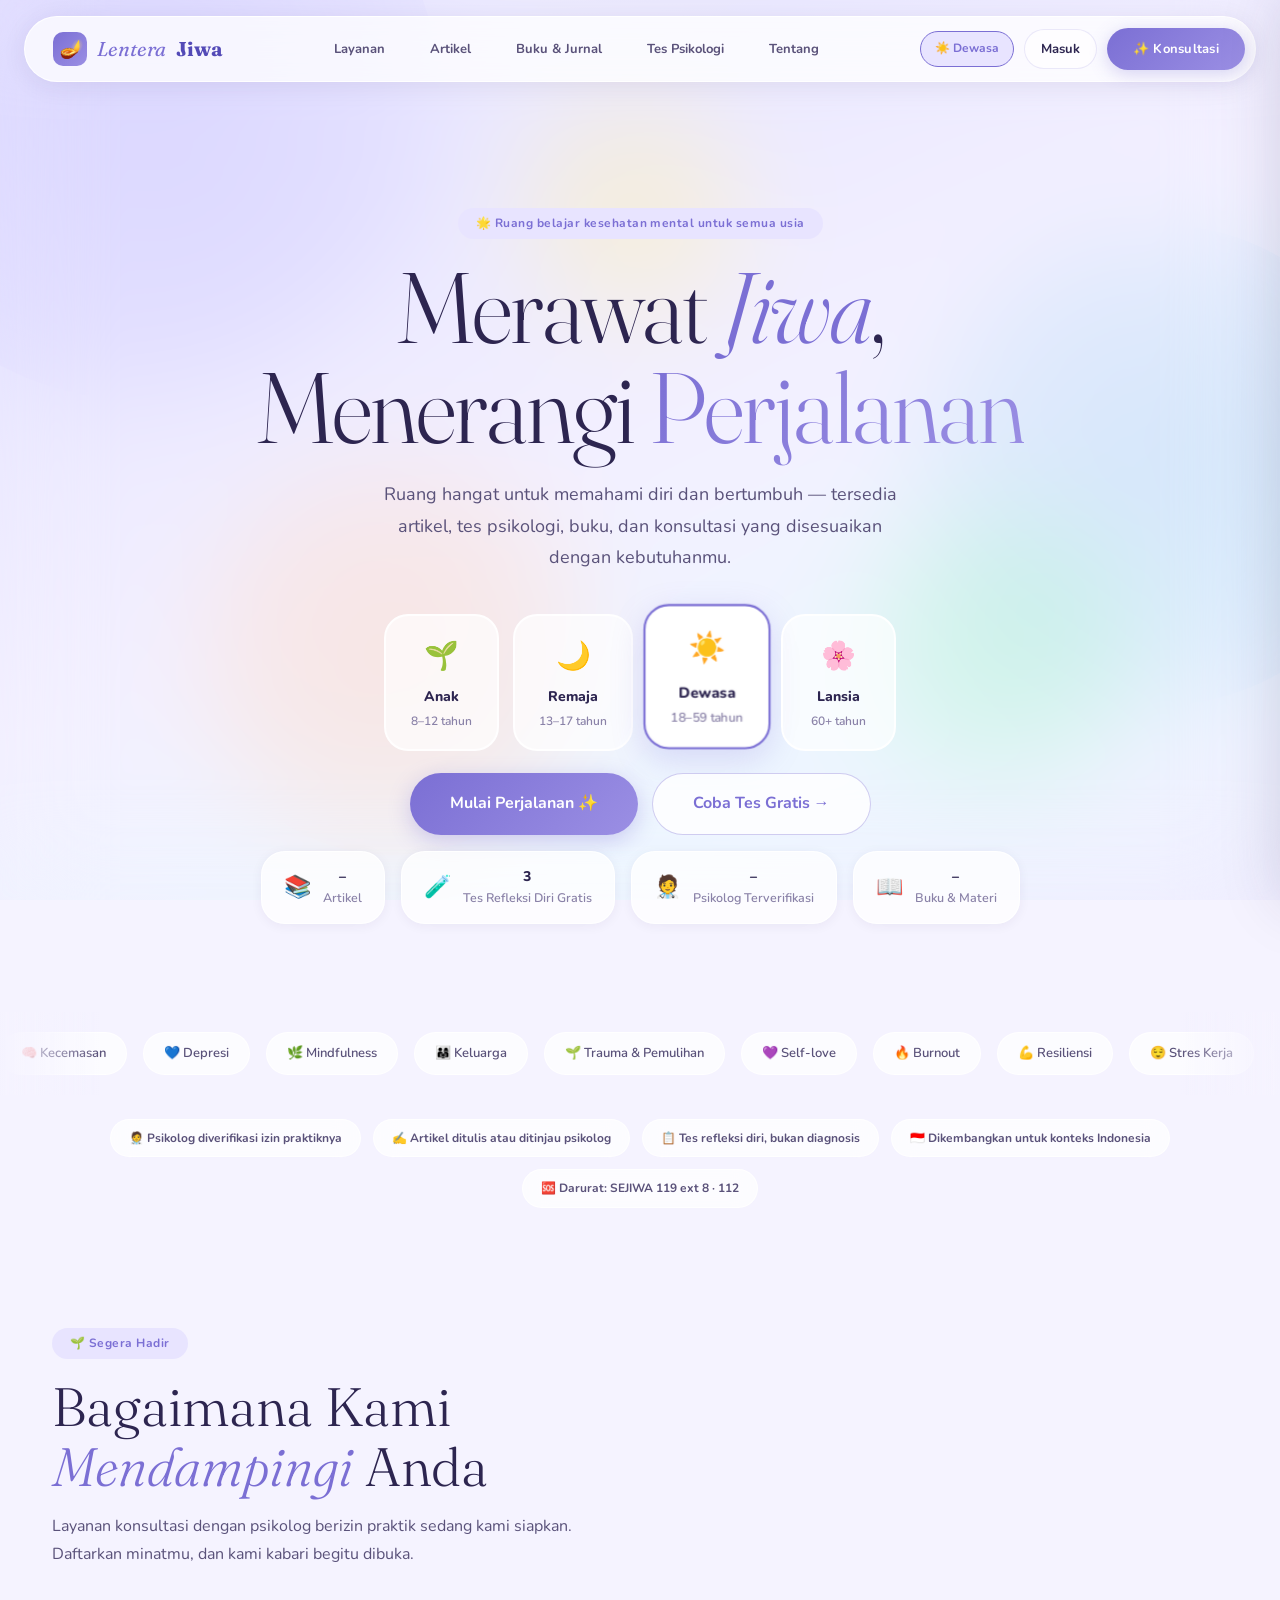
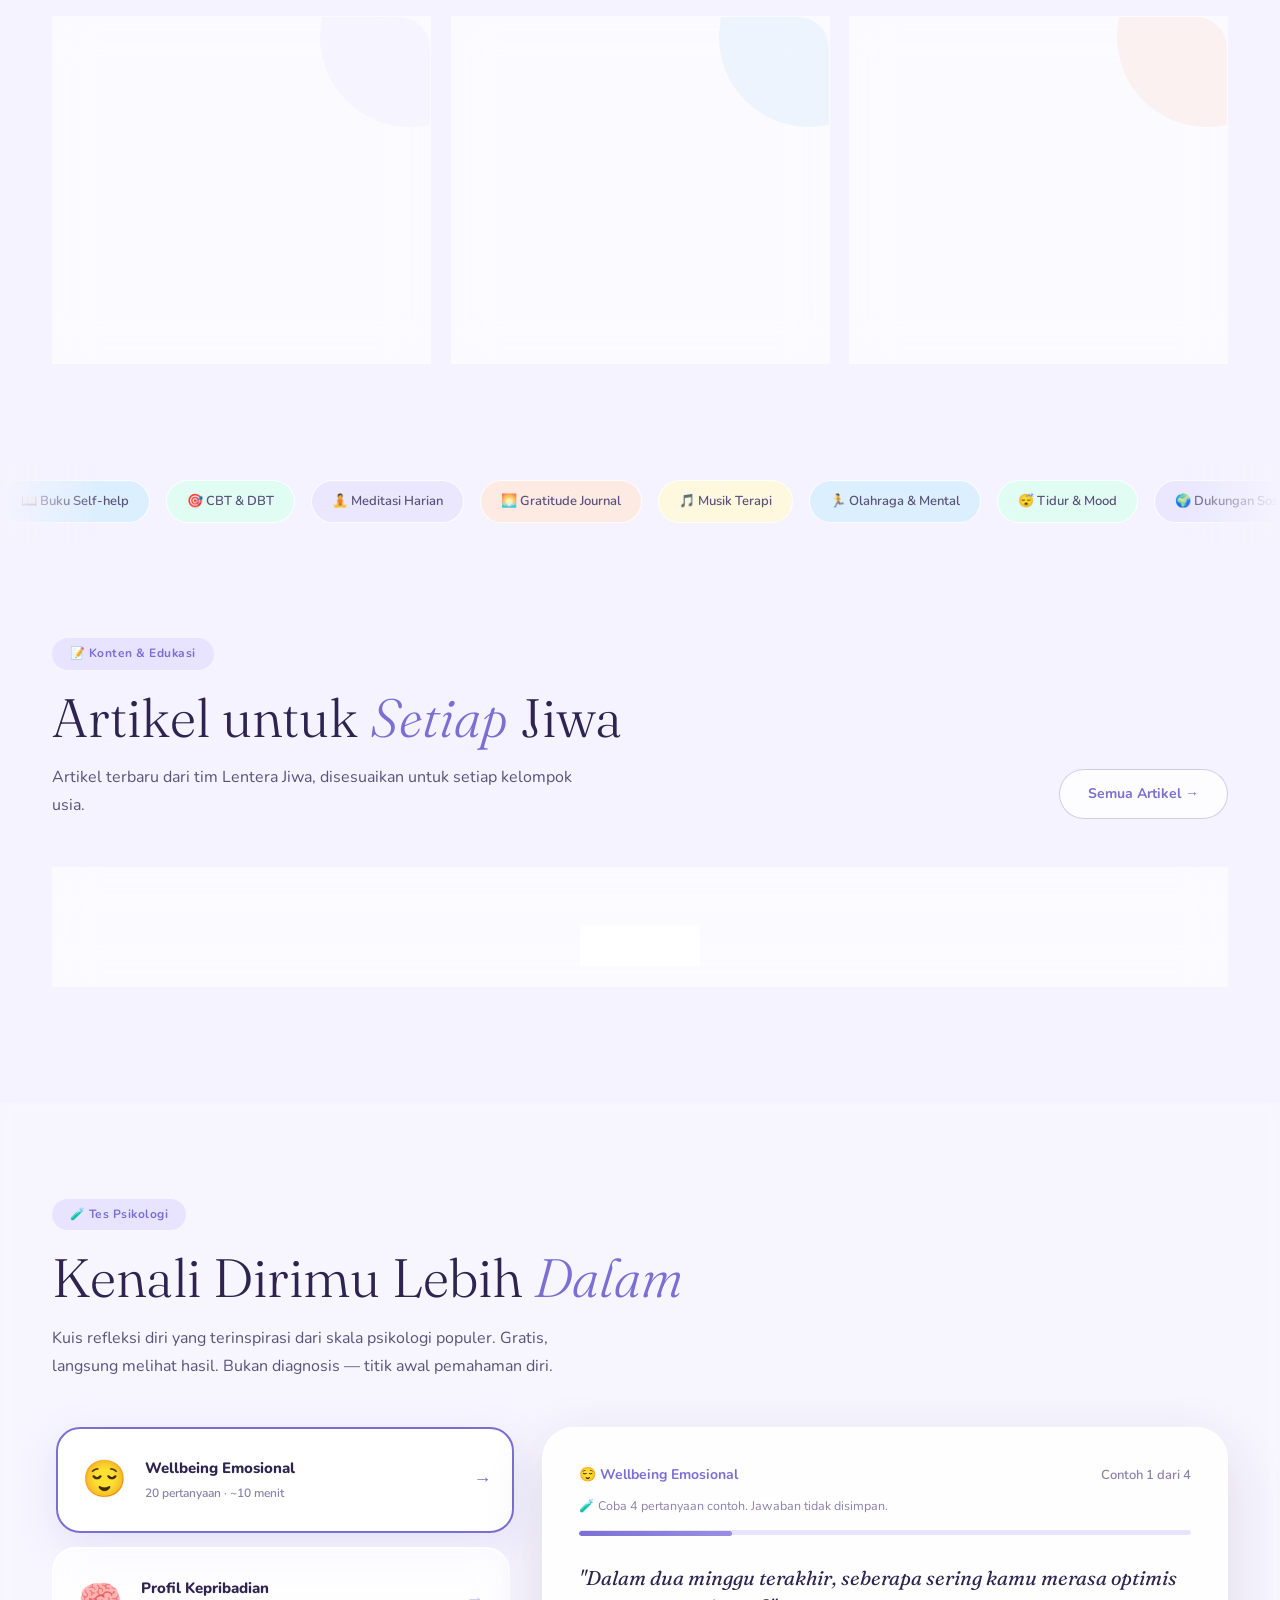
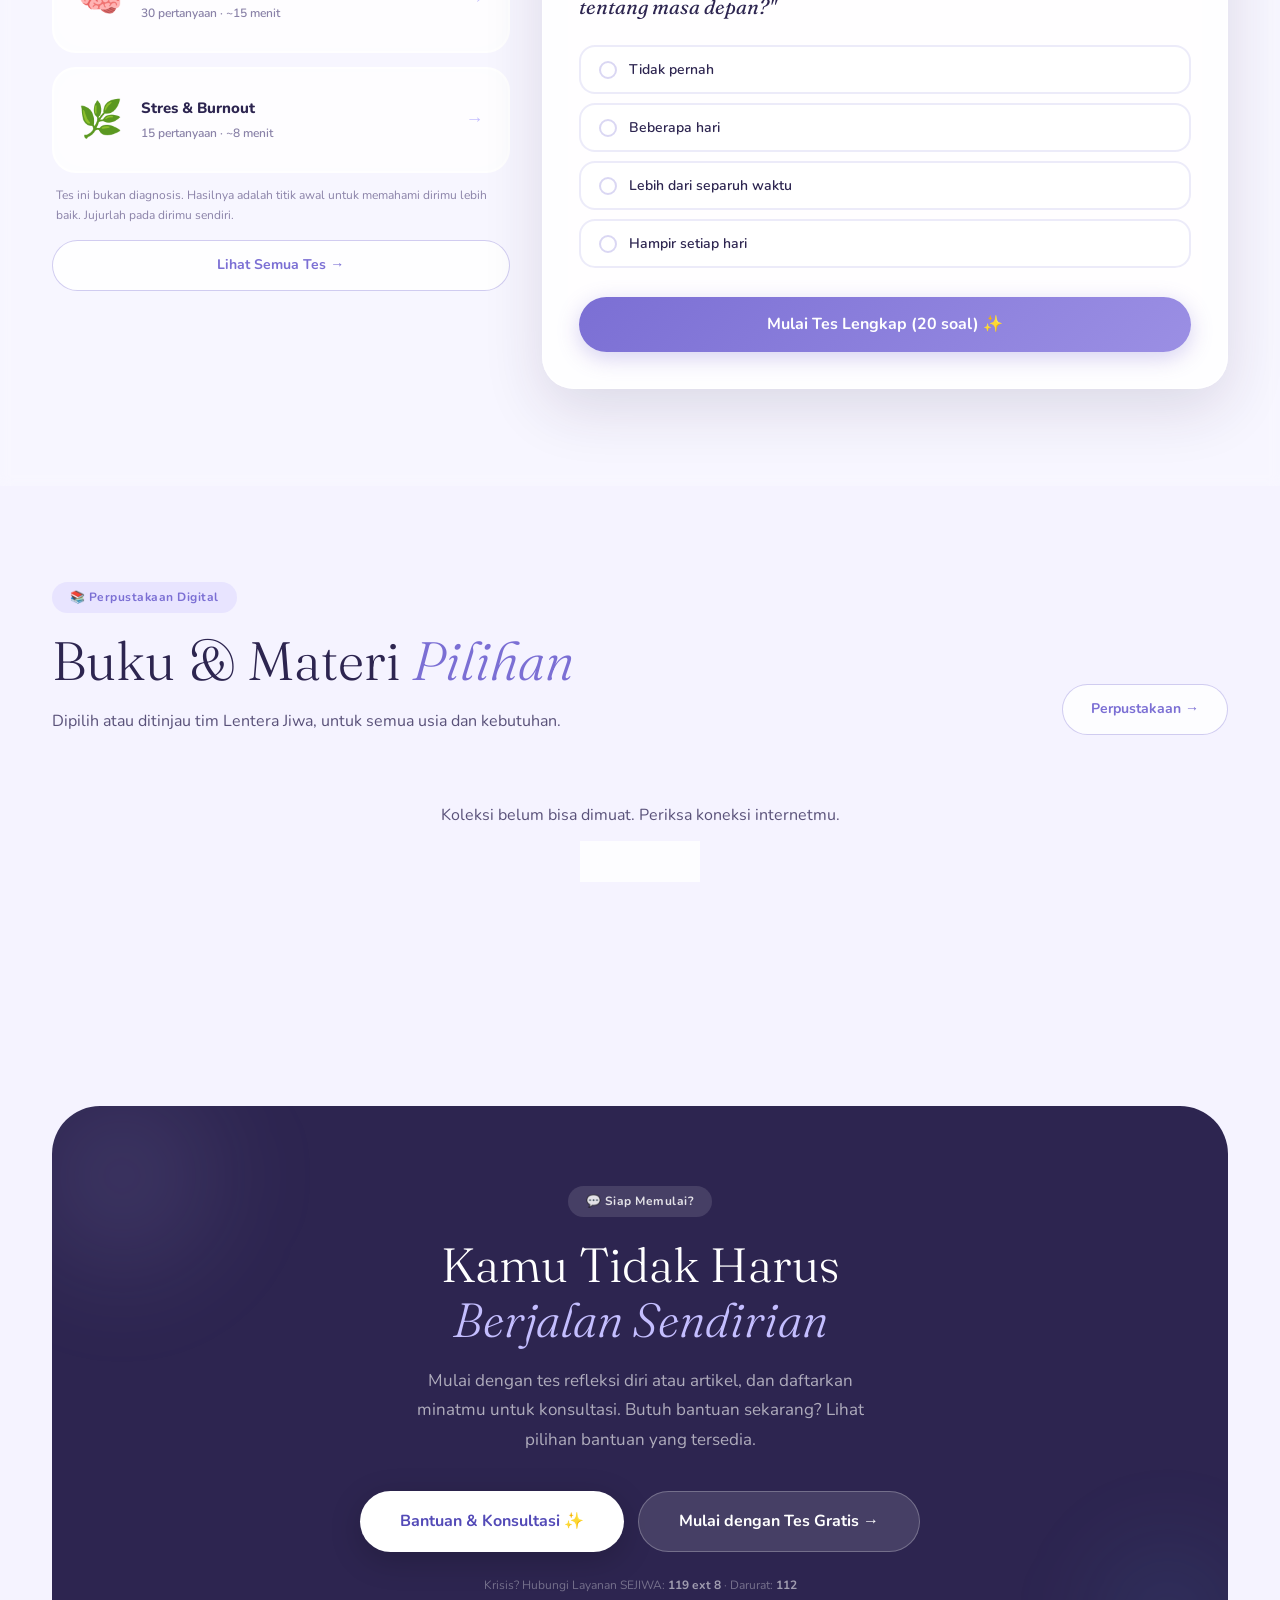
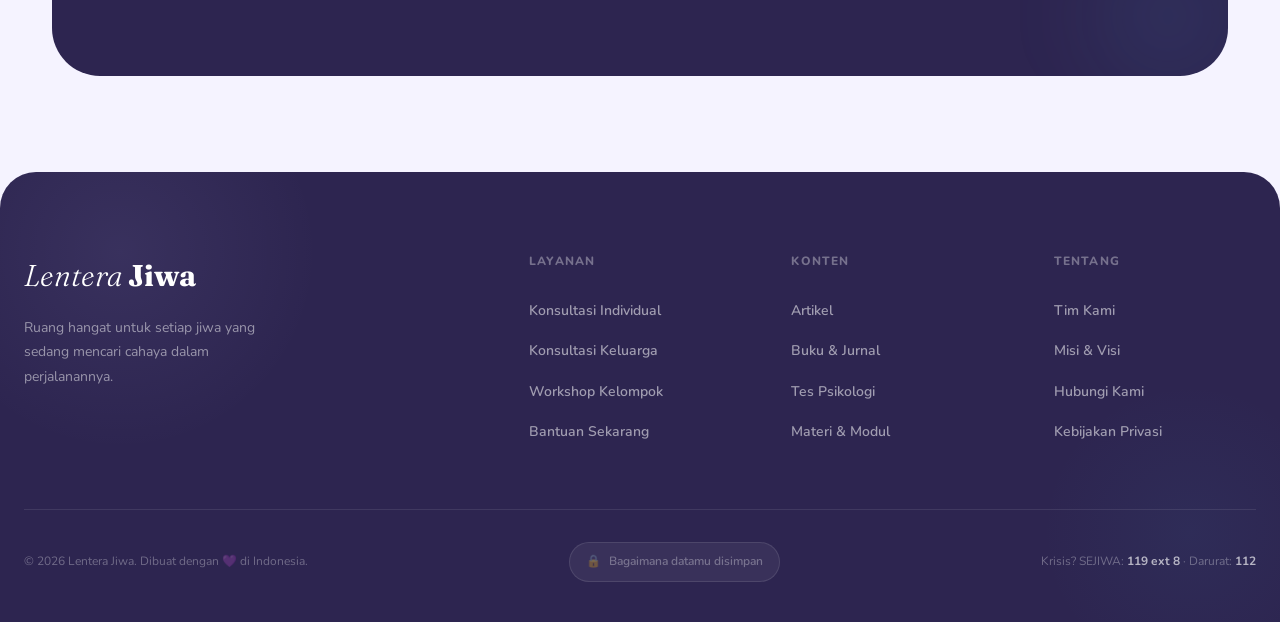
==== commit 96794af6: "Layanan: daftar minat (tanpa harga), bantuan sekarang, hasil tes berisiko ke bantuan nyata, hapus an" ====
--- a/index.html
+++ b/index.html
@@ -175,7 +175,7 @@
     <a href="layanan.html"
        class="btn btn-primary btn-md w-full"
        style="justify-content:center;margin-top:12px;">
-      ✨ Mulai Konsultasi
+      ✨ Konsultasi &amp; Bantuan
     </a>
     <!-- Belum masuk: tombol Masuk / Daftar (disembunyikan bila sudah login) -->
     <a href="login.html" id="drawer-login-btn"
@@ -225,9 +225,9 @@
         <span class="footer-col-title">Layanan</span>
         <ul role="list">
           <li><a href="layanan.html#harga" class="footer-link-item">Konsultasi Individual</a></li>
-          <li><a href="layanan.html#harga" class="footer-link-item">Terapi Keluarga</a></li>
+          <li><a href="layanan.html#harga" class="footer-link-item">Konsultasi Keluarga</a></li>
           <li><a href="layanan.html#harga" class="footer-link-item">Workshop Kelompok</a></li>
-          <li><a href="layanan.html#booking" class="footer-link-item">Jadwal Temu</a></li>
+          <li><a href="layanan.html#bantuan" class="footer-link-item">Bantuan Sekarang</a></li>
         </ul>
       </nav>
 
--- a/css/base.css
+++ b/css/base.css
@@ -1831,3 +1831,81 @@
 @media (max-width: 600px) {
   .footer-top { grid-template-columns: 1fr 1fr; gap: 28px 20px; }
 }
+
+/* ============================================================
+   25. UKURAN & JARAK BERANDA DI HP (≤ 480 px) — 26 Okt 2026
+   Sebelumnya: judul 52 px, ruang kosong ±100 px di bawah menu,
+   hero 1.194 px (tombol utama baru terlihat setelah digulir),
+   jarak antarbagian 112–144 px, 14 ukuran huruf berbeda.
+   ============================================================ */
+@media (max-width: 480px) {
+  /* Hero: rapat ke menu, judul tetap besar tapi tidak berlebihan */
+  .hero { padding-top: 16px; padding-bottom: 20px; padding-inline: 16px; }
+  .hero .hero-badge { margin-bottom: 14px; font-size: 12.5px; }
+  .hero .hero-title,
+  [data-age] .hero .hero-title { font-size: clamp(34px, 10.8vw, 42px); line-height: 1.06; }
+  [data-age="lansia"] .hero .hero-title { font-size: clamp(36px, 11.5vw, 44px); }
+  .hero .hero-subtitle { margin-top: 14px !important; margin-bottom: 20px; }
+  .hero .hero-subtitle .text-body-lg { font-size: 16px; line-height: 1.65 !important; }
+  [data-age="lansia"] .hero .hero-subtitle .text-body-lg { font-size: 17px; }
+
+  /* Kartu usia: 4 sejajar & ringkas (dulu 2 kolom, tinggi) */
+  .hero .age-selector-grid { display: grid; grid-template-columns: repeat(4, 1fr); gap: 6px; width: 100%; max-width: 420px; }
+  .hero .age-card-item { min-width: 0; padding: 10px 4px; border-radius: 14px; }
+  .hero .age-card-emoji { font-size: 22px; margin-bottom: 4px; }
+  .hero .age-card-label { font-size: 13.5px; }
+  .hero .age-card-range { font-size: 12px; line-height: 1.3; }
+  .hero .age-card-item.is-active { transform: translate3d(0, -3px, 0); }
+  .hero .age-card-range { white-space: nowrap; }
+
+  /* Tombol utama: sama lebar, langsung di bawah kartu usia */
+  .hero .hero-cta { gap: 10px !important; margin-top: 18px; width: 100%; }
+  .hero .hero-cta .btn { flex: 1 1 100%; max-width: 360px; justify-content: center; }
+  .hero .hero-stats { margin-top: 18px; }
+  .hero .hero-stats .stat-pill-text { text-align: left; }
+
+  /* Jarak antarbagian 112 → 80 px; teks pengantar 16 px seperti teks biasa */
+  .section { padding-block: 40px; }
+  .section-header { margin-bottom: 24px; }
+  .section-intro { font-size: 16px; }
+
+  /* Kartu layanan & kotak ajakan: jarak dalam ukuran HP */
+  .grid .layanan-card { padding: 26px 22px; }
+  .layanan-card .layanan-icon-wrap { width: 52px; height: 52px; font-size: 26px; margin-bottom: 16px; }
+  .layanan-card .layanan-title { font-size: 19px; }
+  .section .cta-dark-block { padding: 44px 22px; }
+  .cta-dark-block p { font-size: 16px !important; margin-bottom: 26px !important; }
+  .cta-dark-block .btn { width: 100%; justify-content: center; }
+}
+
+/* HP sempit: "tahun" disingkat "th" agar rentang usia muat satu baris & seragam */
+@media (max-width: 400px) {
+  .hero .age-unit { display: none; }
+  .hero .age-card-range::after { content: ' th'; }
+}
+/* Isi kolom grid tidak boleh melebarkan kolom melebihi layar (dulu tombol panjang
+   "Mulai Tes Lengkap (20 soal)" membuat halaman HP meluber ke samping) */
+.grid > * { min-width: 0; }
+#tes-demo-full { white-space: normal; text-align: center; line-height: 1.3; }
+
+/* Layanan belum dibuka: lencana "Sedang disiapkan" & kartu bantuan */
+.soon-badge {
+  display: inline-flex; align-items: center; gap: 6px; align-self: flex-start;
+  padding: 5px 12px; margin: 4px 0 14px; border-radius: 999px;
+  background: var(--sun-100, #FFF6D6); color: #8A6400; font-size: 12.5px; font-weight: 700;
+}
+.soon-badge::before { content: '🗓️'; }
+.pricing-card .soon-badge { margin: 10px 0 6px; }
+.help-card {
+  display: flex; gap: 14px; align-items: flex-start; padding: 18px;
+  background: rgba(255,255,255,.75); border: 1px solid var(--border-mid, rgba(123,111,212,.2));
+  border-radius: 18px;
+}
+.help-card.help-urgent { border-color: rgba(232,139,106,.45); background: #FFF7F3; }
+.help-ico { font-size: 26px; flex-shrink: 0; line-height: 1; }
+.help-t { font-weight: 800; font-size: 15.5px; color: var(--text-primary); margin-bottom: 4px; }
+.help-d { font-size: 14px; color: var(--text-secondary); line-height: 1.6; }
+.help-a {
+  display: inline-flex; align-items: center; min-height: 40px; margin-top: 10px; padding: 0 16px;
+  border-radius: 999px; background: #C0392B; color: #fff; font-weight: 800; font-size: 14px; text-decoration: none;
+}
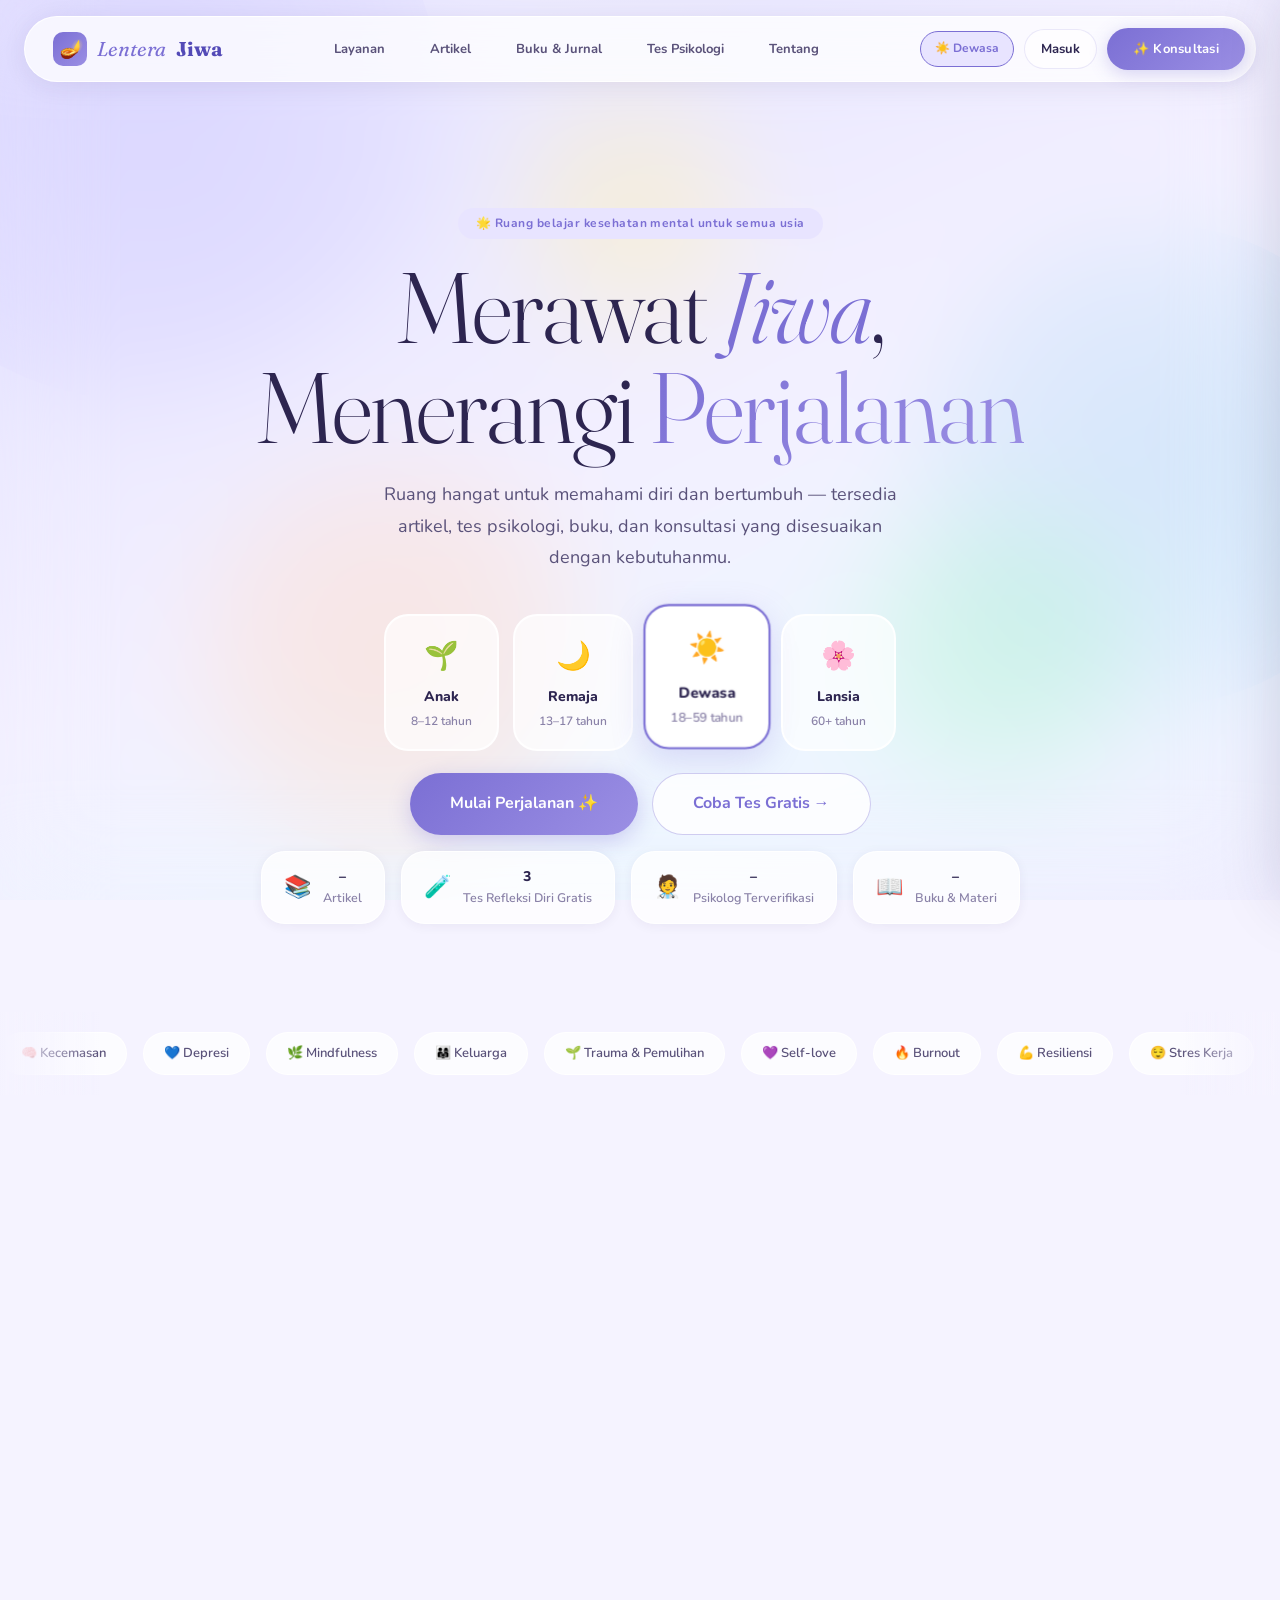
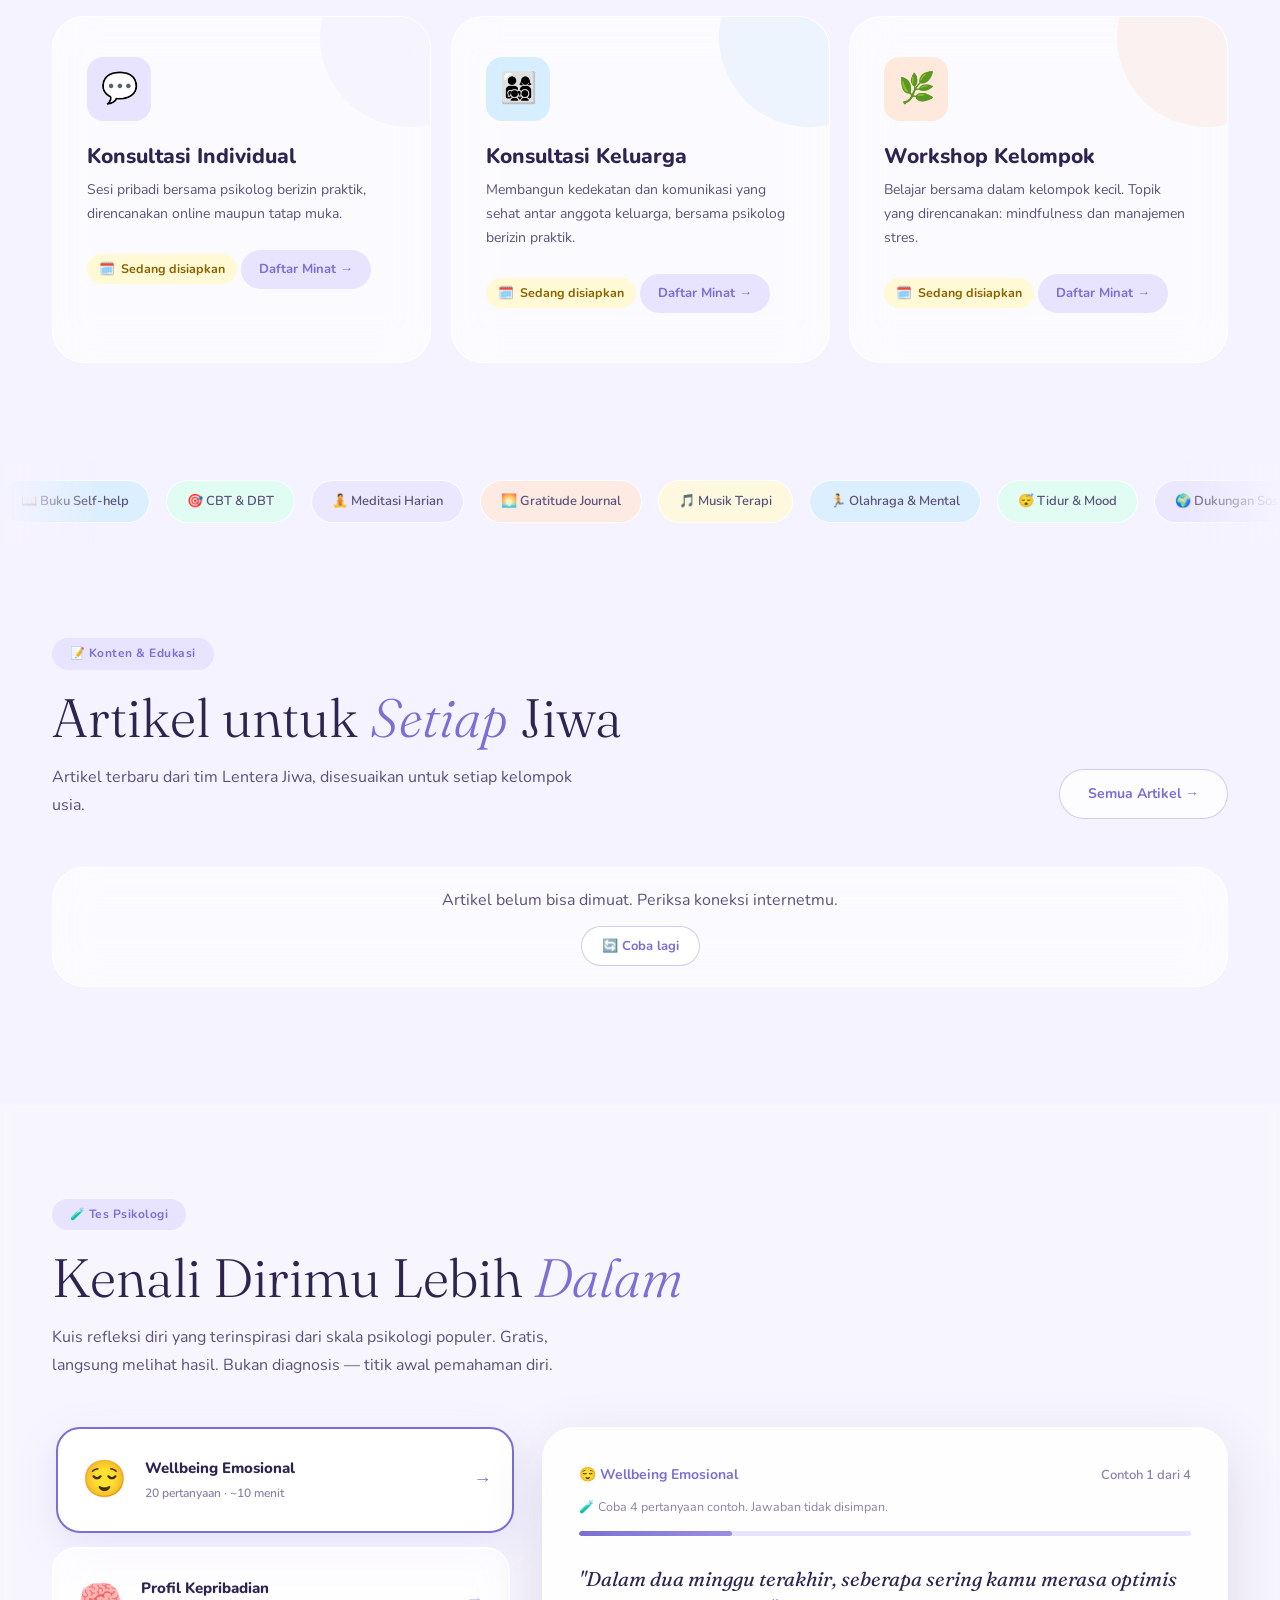
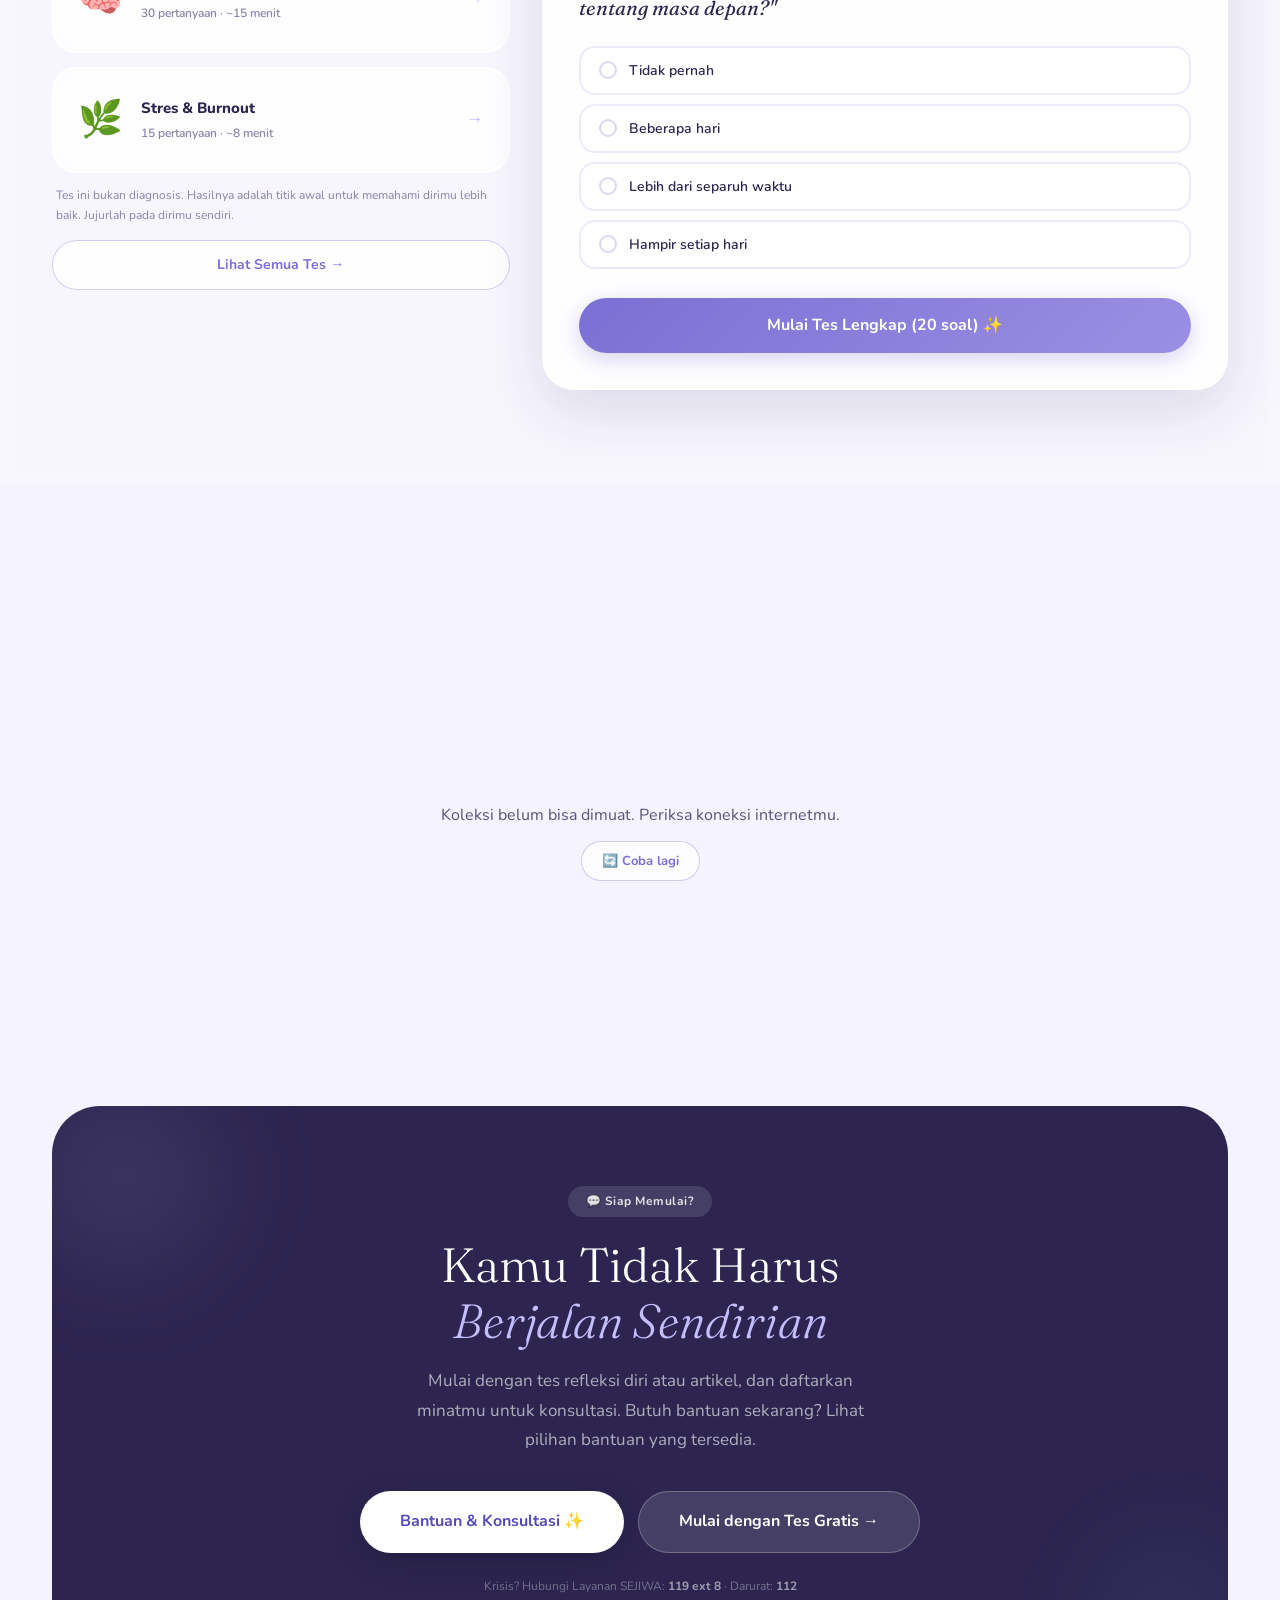
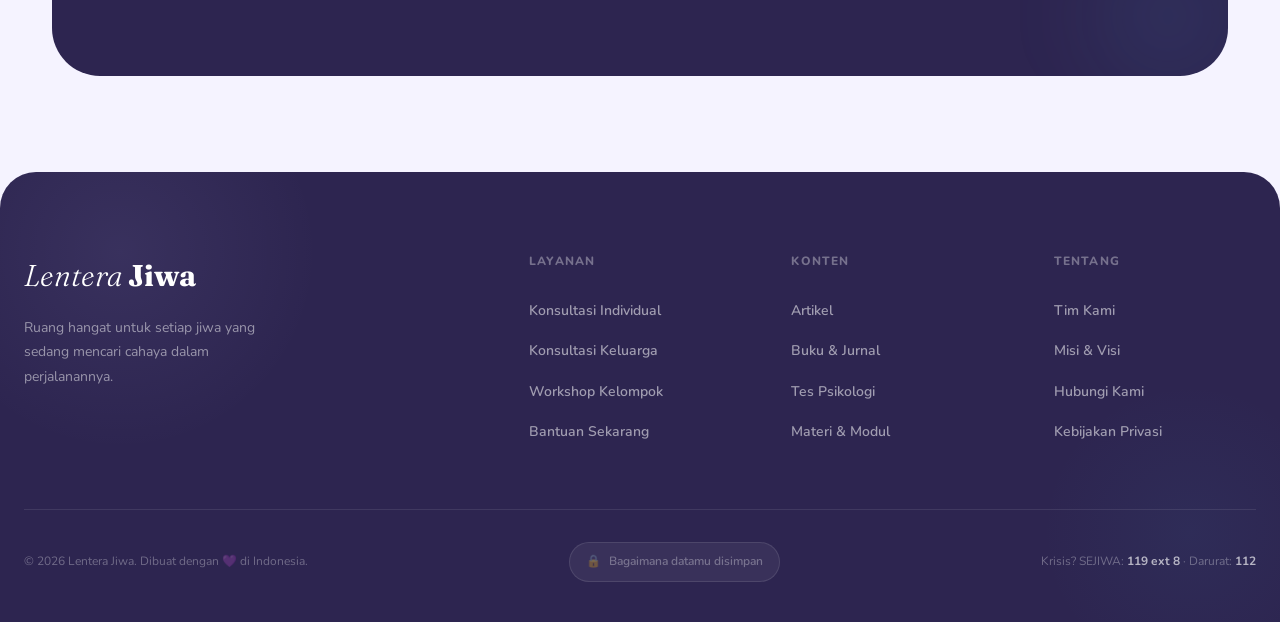
==== commit 2e85279d: "Portal <-> situs: tombol Lihat Situs & menu Portal untuk admin/psikolog Co-Authored-By: Claude Opus " ====
--- a/index.html
+++ b/index.html
@@ -160,6 +160,7 @@
     <a href="tes.html"          class="nav-drawer-link"><span>🧪 Tes Psikologi</span>   <span class="arrow">→</span></a>
     <a href="tentang.html"      class="nav-drawer-link"><span>💜 Tentang Kami</span>    <span class="arrow">→</span></a>
     <a href="profil.html"       class="nav-drawer-link" id="drawer-profile-link"><span>👤 Profil Saya</span>     <span class="arrow">→</span></a>
+    <a href="portal.html"       class="nav-drawer-link" id="drawer-portal-link" style="display:none;"><span>🛡️ Portal</span>     <span class="arrow">→</span></a>
   </nav>
 
   <div class="nav-drawer-footer">
@@ -307,6 +308,10 @@
   const session = (typeof LJ_AUTH !== 'undefined' && LJ_AUTH.getSession()) || null;
   // Tamu: tautan "Profil Saya" disembunyikan; cukup satu tombol "Masuk / Daftar"
   if (prof) prof.style.display = session ? '' : 'none';
+  // Admin & psikolog: jalan pintas ke Portal di menu ☰
+  const ptl = document.getElementById('drawer-portal-link');
+  const staff = session && (session.role === 'admin' || session.role === 'psikolog');
+  if (ptl) { ptl.style.display = staff ? '' : 'none'; ptl.firstElementChild.textContent = session && session.role === 'admin' ? '🛡️ Portal Admin' : '🧑‍⚕️ Portal Psikolog'; }
   const yr = document.getElementById('footer-year');
   if (yr) yr.textContent = new Date().getFullYear();
   const dl = document.getElementById('drawer-login-btn');
--- a/css/base.css
+++ b/css/base.css
@@ -1909,3 +1909,5 @@
   display: inline-flex; align-items: center; min-height: 40px; margin-top: 10px; padding: 0 16px;
   border-radius: 999px; background: #C0392B; color: #fff; font-weight: 800; font-size: 14px; text-decoration: none;
 }
+/* Tautan ke-8 di menu (🛡️ Portal untuk admin/psikolog) ikut muncul */
+.nav-drawer.is-open .nav-drawer-link:nth-child(8) { transition-delay: 0.42s; opacity: 1; transform: translate3d(0,0,0); }
